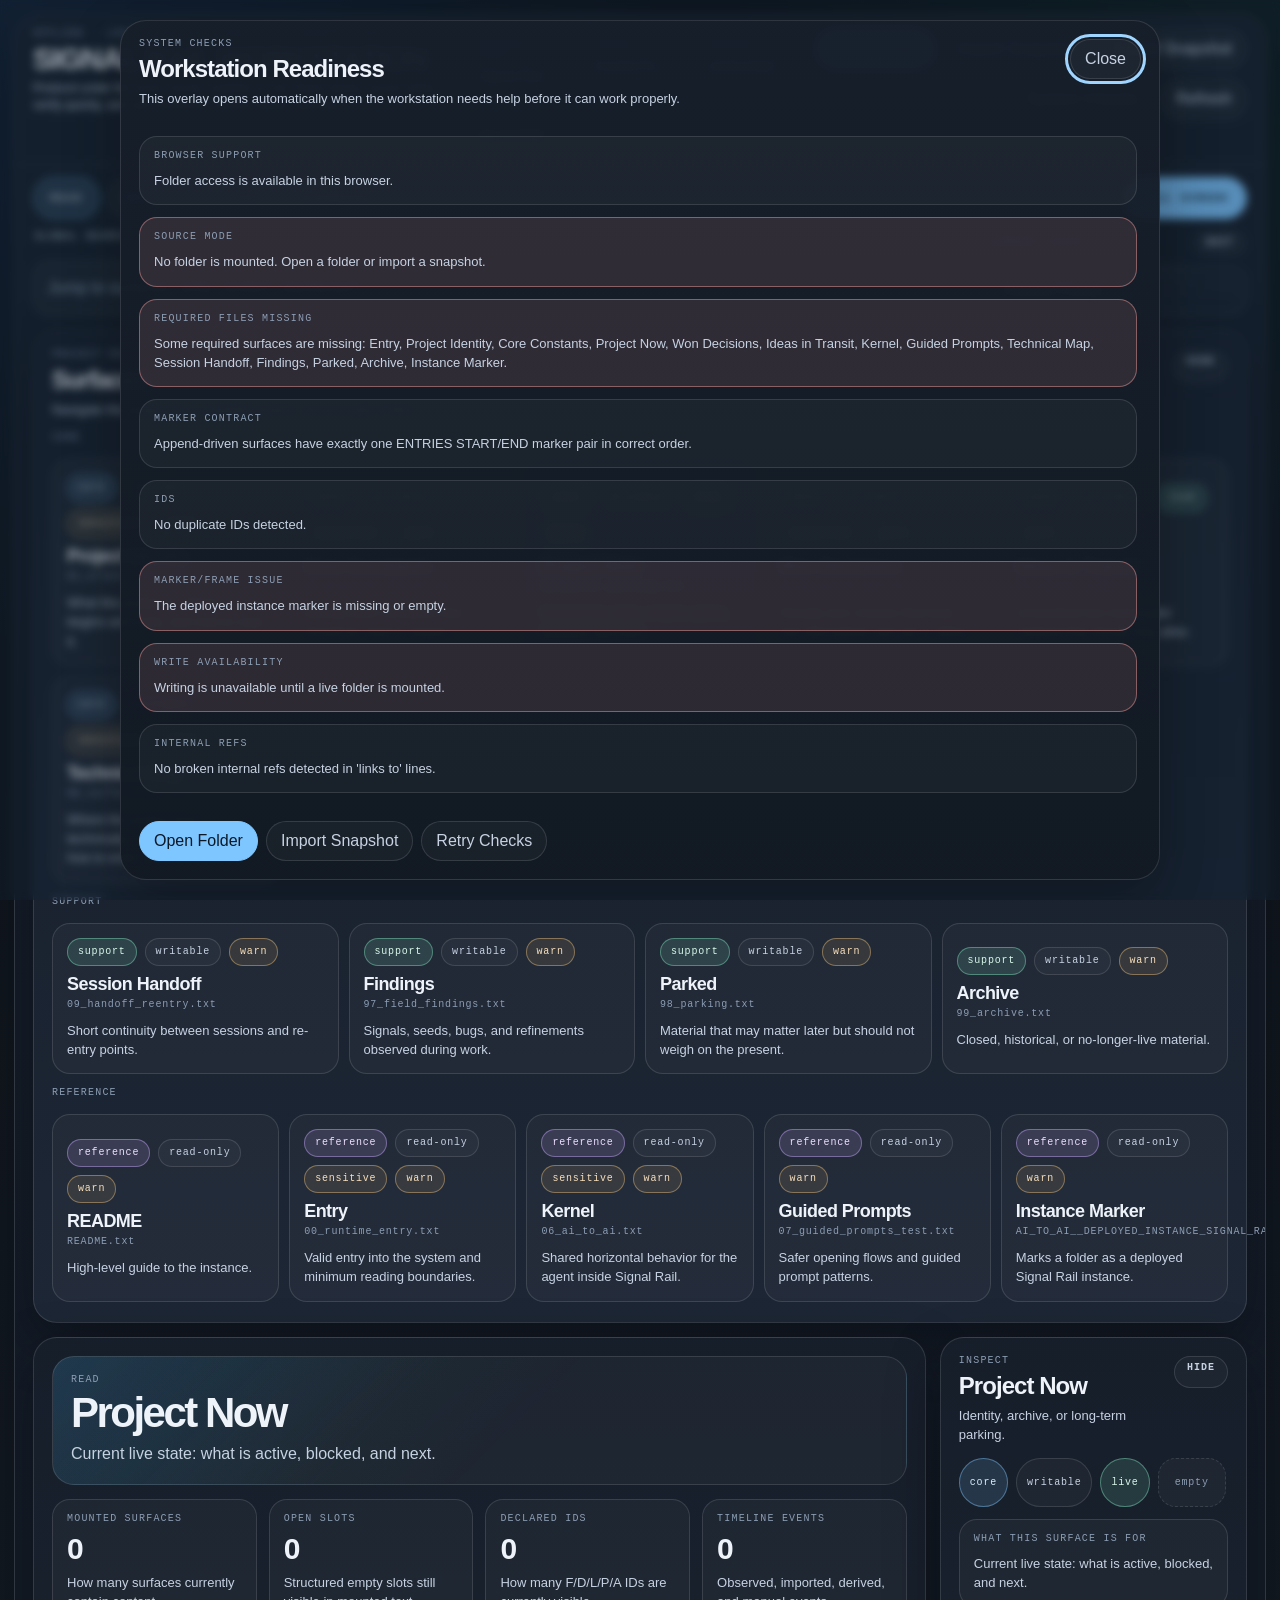
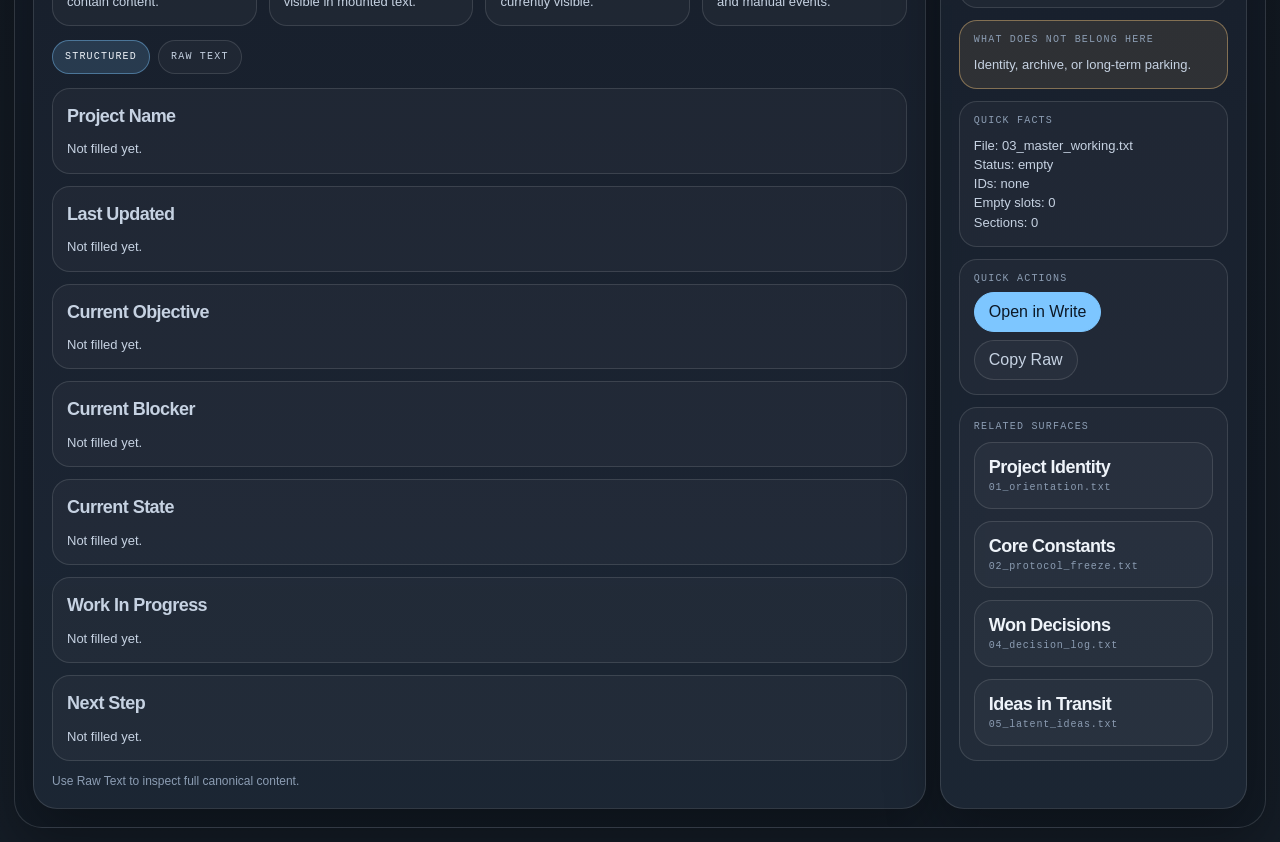
==== signal_rail_workstation_final.html @ 39b662fa "Add offline workstation" ====
﻿<!doctype html>
<html lang="en">
<head>
  <meta charset="utf-8">
  <meta name="viewport" content="width=device-width, initial-scale=1">
  <title>Signal Rail Workstation Final</title>
  <link rel="icon" type="image/svg+xml" href="data:image/svg+xml,%3Csvg xmlns='http://www.w3.org/2000/svg' viewBox='0 0 64 64'%3E%3Crect width='64' height='64' rx='12' fill='%230f1a29'/%3E%3Ctext x='32' y='42' font-size='30' text-anchor='middle' fill='%237dc6ff' font-family='Segoe UI,Arial,sans-serif'%3ESR%3C/text%3E%3C/svg%3E">
  <style>
    :root{
      --bg:#0e131a;
      --bg2:#151d27;
      --panel:#171f2b;
      --panel2:#1f2a3a;
      --line:rgba(255,255,255,.12);
      --line-strong:rgba(255,255,255,.22);
      --text:#eef3f9;
      --text-soft:#c6d2e2;
      --text-dim:#8c9db3;
      --blue:#7dc6ff;
      --mint:#7fe2bd;
      --gold:#f0c27b;
      --rose:#ef9a9a;
      --violet:#c9a8ff;
      --shadow:0 20px 56px rgba(0,0,0,.32);
      --radius:22px;
      --radius-sm:14px;
      --mono:"Cascadia Code", Consolas, Menlo, Monaco, monospace;
      --sans:"Manrope", "Aptos", "Segoe UI Variable", "Trebuchet MS", "Calibri", sans-serif;
      --focus:#9fd4ff;
    }
    *{box-sizing:border-box}
    html,body{
      margin:0;
      min-height:100%;
      background:
        radial-gradient(circle at top left, rgba(47,120,223,.13), transparent 24%),
        radial-gradient(circle at top right, rgba(22,136,96,.10), transparent 20%),
        linear-gradient(180deg, var(--bg) 0%, var(--bg2) 100%);
      color:var(--text);
      font-family:var(--sans);
    }
    .skip-link{
      position:absolute;
      left:10px;
      top:-48px;
      z-index:2000;
      border:1px solid var(--line-strong);
      border-radius:10px;
      background:#101925;
      color:var(--text);
      padding:10px 14px;
      text-decoration:none;
      font-weight:700;
    }
    .skip-link:focus{top:10px}
    :focus-visible{
      outline:3px solid var(--focus);
      outline-offset:2px;
    }
    button,input,textarea,select{font:inherit}
    button{cursor:pointer}
    .app{max-width:none;margin:0;padding:14px}
    .shell{
      border:1px solid var(--line);
      border-radius:28px;
      background:linear-gradient(180deg, rgba(23,31,43,.96), rgba(18,26,36,.98));
      box-shadow:var(--shadow);
      overflow:hidden;
    }
    .topbar{
      display:grid;
      grid-template-columns:minmax(0,1.25fr) minmax(0,1fr) auto;
      gap:14px;
      align-items:start;
      padding:14px 18px;
      border-bottom:1px solid var(--line);
    }
    .brandline{display:grid;gap:6px}
    .brand-meta{
      font:10px/1 var(--mono);
      letter-spacing:.14em;
      text-transform:uppercase;
      color:var(--text-dim);
    }
    .brand{
      font-size:30px;
      line-height:.95;
      letter-spacing:-.04em;
      font-weight:820;
    }
    .brand-sub{
      font-size:12px;
      line-height:1.42;
      color:var(--text-soft);
      max-width:700px;
    }
    .status-stack{
      display:grid;
      gap:8px;
      min-width:0;
    }
    .frame-strip{
      display:grid;
      grid-template-columns:repeat(3,minmax(0,1fr));
      gap:8px;
    }
    .frame-card{
      border:1px solid var(--line);
      background:rgba(255,255,255,.03);
      border-radius:16px;
      padding:10px 12px;
      min-width:0;
    }
    .frame-label{
      font:10px/1 var(--mono);
      letter-spacing:.12em;
      text-transform:uppercase;
      color:var(--text-dim);
    }
    .frame-value{
      margin-top:8px;
      font-size:13px;
      color:var(--text);
      white-space:nowrap;
      overflow:hidden;
      text-overflow:ellipsis;
    }
    .top-actions{
      display:grid;
      gap:10px;
      justify-items:end;
    }
    .action-row{
      display:flex;
      gap:8px;
      flex-wrap:wrap;
      justify-content:flex-end;
    }
    .folder-path-card{
      width:100%;
      min-width:0;
      border:1px solid var(--line);
      background:rgba(255,255,255,.03);
      border-radius:14px;
      padding:8px 10px;
    }
    .folder-path-label{
      font:10px/1 var(--mono);
      letter-spacing:.12em;
      text-transform:uppercase;
      color:var(--text-dim);
    }
    .folder-path-value{
      margin-top:6px;
      font-size:12px;
      color:var(--text);
      white-space:nowrap;
      overflow-x:auto;
      overflow-y:hidden;
      scrollbar-width:thin;
    }
    .btn{
      min-height:38px;
      padding:10px 14px;
      border-radius:999px;
      border:1px solid var(--line);
      background:rgba(255,255,255,.03);
      color:var(--text-soft);
    }
    .btn:hover{background:rgba(255,255,255,.07);border-color:var(--line-strong);color:var(--text)}
    .btn.primary{
      background:var(--blue);
      border-color:var(--blue);
      color:#0c1826;
    }
    .btn.warn{border-color:rgba(240,194,123,.44);color:#f8dfbc;background:rgba(240,194,123,.10)}
    .btn.bad{border-color:rgba(239,154,154,.48);color:#ffd7d7;background:rgba(239,154,154,.10)}
    .tabs-bar{
      display:flex;
      align-items:center;
      justify-content:space-between;
      gap:12px;
      padding:12px 18px 0;
    }
    .tabs{
      display:flex;
      gap:8px;
      flex-wrap:wrap;
      flex:1 1 auto;
      min-width:0;
    }
    .tabs-tools{
      display:flex;
      justify-content:flex-end;
      flex:0 0 auto;
    }
    .tabs-fullscreen-btn{
      min-height:42px;
      padding:10px 18px;
      font:11px/1 var(--mono);
      letter-spacing:.12em;
      text-transform:uppercase;
      font-weight:700;
    }
    .tab{
      min-height:42px;
      padding:10px 16px;
      border-radius:999px;
      border:1px solid var(--line);
      background:rgba(255,255,255,.03);
      color:var(--text-soft);
      font:11px/1 var(--mono);
      letter-spacing:.14em;
      text-transform:uppercase;
    }
    .tab.active{
      color:var(--text);
      border-color:rgba(125,198,255,.42);
      background:rgba(125,198,255,.17);
    }
    .utility{
      display:grid;
      grid-template-columns:minmax(0,1fr) 260px;
      gap:12px;
      padding:12px 18px 16px;
    }
    .field{display:grid;gap:8px}
    .search-shell{
      display:grid;
      gap:8px;
      position:relative;
      min-width:0;
    }
    .global-search-panel{
      position:absolute;
      top:calc(100% + 8px);
      left:0;
      right:0;
      z-index:120;
      border:1px solid var(--line);
      border-radius:14px;
      background:linear-gradient(180deg, rgba(22,31,44,.98), rgba(17,25,37,.98));
      box-shadow:var(--shadow);
      padding:8px;
      display:grid;
      gap:6px;
      max-height:min(44vh, 380px);
      overflow-y:auto;
      overflow-x:hidden;
    }
    .global-search-panel[hidden]{display:none}
    .global-search-item{
      width:100%;
      text-align:left;
      border:1px solid var(--line);
      border-radius:12px;
      background:rgba(255,255,255,.02);
      color:var(--text);
      padding:8px 10px;
      display:grid;
      gap:5px;
    }
    .global-search-item:hover{
      background:rgba(255,255,255,.06);
      border-color:var(--line-strong);
    }
    .global-search-item.active{
      border-color:rgba(125,198,255,.45);
      background:rgba(125,198,255,.14);
    }
    .global-search-meta{
      display:flex;
      align-items:center;
      gap:8px;
      min-width:0;
    }
    .global-search-kind{
      font:10px/1 var(--mono);
      letter-spacing:.10em;
      text-transform:uppercase;
      color:var(--text-dim);
      border:1px solid var(--line);
      border-radius:999px;
      padding:3px 8px;
      flex:0 0 auto;
    }
    .global-search-title{
      font-size:14px;
      font-weight:700;
      color:var(--text);
      white-space:nowrap;
      overflow:hidden;
      text-overflow:ellipsis;
      min-width:0;
    }
    .global-search-sub{
      font-size:12px;
      color:var(--text-soft);
      white-space:nowrap;
      overflow:hidden;
      text-overflow:ellipsis;
      min-width:0;
    }
    .global-search-empty{
      border:1px dashed var(--line);
      border-radius:12px;
      padding:10px;
      color:var(--text-dim);
      font-size:12px;
    }
    .field-label-row{
      display:flex;
      align-items:center;
      justify-content:space-between;
      gap:8px;
      margin-bottom:4px;
      padding-right:2px;
    }
    .field-label-row .field-label{margin-bottom:0}
    .session-edit-btn{
      display:inline-flex;
      align-items:center;
      justify-content:center;
      min-height:24px;
      padding:4px 10px;
      border-radius:999px;
      border:1px solid var(--line);
      background:rgba(255,255,255,.03);
      color:var(--text-soft);
      font:10px/1 var(--mono);
      letter-spacing:.10em;
      text-transform:uppercase;
      font-weight:700;
    }
    .session-edit-btn:hover{
      border-color:var(--line-strong);
      background:rgba(255,255,255,.06);
      color:var(--text);
    }
    .field-label{
      font:10px/1.2 var(--mono);
      letter-spacing:.12em;
      text-transform:uppercase;
      color:rgba(216,232,248,.92);
      padding-left:2px;
      margin-bottom:4px;
      display:block;
    }
    #writeFormArea{display:grid;gap:16px}
    .input,.select,.textarea{
      width:100%;
      border:1px solid var(--line);
      background:rgba(255,255,255,.03);
      color:var(--text);
      border-radius:16px;
      padding:12px 14px;
      outline:none;
      min-height:48px;
    }
    .textarea{min-height:140px;line-height:1.45;resize:vertical}
    .input::placeholder,.textarea::placeholder{color:var(--text-dim)}
    .input[readonly]{
      background:rgba(255,255,255,.02);
      color:rgba(233,245,255,.9);
      cursor:default;
    }
    .input[readonly]:focus{
      border-color:var(--line);
      box-shadow:none;
    }
    .select option,.select optgroup{
      background:#152131;
      color:#eaf3ff;
    }
    .view{display:none;padding:0 18px 18px}
    .view.active{display:block}
    .surface{
      border:1px solid var(--line);
      border-radius:24px;
      background:linear-gradient(180deg, rgba(23,31,43,.94), rgba(29,39,53,.95));
      box-shadow:var(--shadow);
      min-width:0;
    }
    .surface-body{padding:18px}
    .surface-head{
      display:flex;
      justify-content:space-between;
      gap:12px;
      align-items:flex-start;
      margin-bottom:14px;
    }
    .k{
      font:10px/1 var(--mono);
      letter-spacing:.12em;
      text-transform:uppercase;
      color:var(--text-dim);
      margin-bottom:8px;
    }
    .title{
      margin:0;
      font-size:24px;
      line-height:1;
      letter-spacing:-.04em;
    }
    .copy{
      margin-top:8px;
      color:var(--text-soft);
      font-size:13px;
      line-height:1.48;
    }
    .hero{
      border:1px solid var(--line);
      border-radius:22px;
      padding:18px;
      background:
        linear-gradient(135deg, rgba(47,120,223,.14), transparent 40%),
        linear-gradient(135deg, rgba(22,136,96,.10), transparent 55%),
        rgba(255,255,255,.03);
      margin-bottom:14px;
    }
    .hero h2{
      margin:0;
      font-size:42px;
      line-height:.95;
      letter-spacing:-.06em;
    }
    .hero p{
      margin:10px 0 0;
      max-width:880px;
      color:var(--text-soft);
      line-height:1.5;
    }
    .split-read{
      display:grid;
      grid-template-columns:minmax(0,1fr) minmax(280px,24vw);
      gap:14px;
    }
    .split-write{
      display:grid;
      grid-template-columns:minmax(0,1fr) minmax(280px,24vw);
      gap:14px;
    }
    .split-system{
      display:grid;
      grid-template-columns:minmax(0,1fr) minmax(280px,24vw);
      gap:14px;
      align-items:start;
    }
    .stack,.surface-list,.card-grid,.suggestions,.reference-list,.timeline-list{display:grid;gap:12px}
    .cards-2{
      display:grid;
      grid-template-columns:repeat(2,minmax(0,1fr));
      gap:12px;
    }
    .stats{
      display:grid;
      grid-template-columns:repeat(4,minmax(0,1fr));
      gap:12px;
      margin-bottom:14px;
    }
    .stat{
      border:1px solid var(--line);
      background:rgba(255,255,255,.03);
      border-radius:18px;
      padding:14px;
    }
    .stat-k{
      font:10px/1 var(--mono);
      color:var(--text-dim);
      letter-spacing:.12em;
      text-transform:uppercase;
    }
    .stat-v{
      margin-top:8px;
      font-size:30px;
      font-weight:900;
      letter-spacing:-.04em;
    }
    .stat-c{
      margin-top:8px;
      color:var(--text-soft);
      font-size:13px;
      line-height:1.4;
    }
    .surface-btn,.ref-btn,.suggestion-card,.panel-card{
      width:100%;
      text-align:left;
      color:inherit;
      border:1px solid var(--line);
      background:rgba(255,255,255,.03);
      border-radius:18px;
      padding:14px;
    }
    button.surface-btn:hover,button.ref-btn:hover,button.suggestion-card:hover{background:rgba(255,255,255,.07);border-color:var(--line-strong)}
    .surface-btn.active{
      border-color:rgba(125,198,255,.42);
      background:rgba(125,198,255,.16);
    }
    .ref-btn.active{
      border-color:rgba(125,198,255,.42);
      background:rgba(125,198,255,.16);
    }
    .item-top{
      display:flex;
      justify-content:space-between;
      gap:10px;
      align-items:flex-start;
    }
    .item-title{
      font-size:18px;
      font-weight:800;
      letter-spacing:-.03em;
    }
    .item-file{
      margin-top:4px;
      font:10px/1.2 var(--mono);
      letter-spacing:.08em;
      color:var(--text-dim);
    }
    .item-copy{
      margin-top:10px;
      color:var(--text-soft);
      font-size:13px;
      line-height:1.48;
      white-space:pre-wrap;
      word-break:break-word;
    }
    .pill-row,.chip-row,.save-row,.subtabs{
      display:flex;
      gap:8px;
      flex-wrap:wrap;
    }
    .pill,.chip{
      display:inline-flex;
      align-items:center;
      min-height:28px;
      padding:5px 10px;
      border-radius:999px;
      border:1px solid var(--line);
      background:rgba(255,255,255,.03);
      color:var(--text-soft);
      font:10px/1 var(--mono);
      letter-spacing:.08em;
    }
    .pill.core,.chip.core{border-color:rgba(125,198,255,.44);color:#d7efff;background:rgba(125,198,255,.14)}
    .pill.support,.chip.support{border-color:rgba(127,226,189,.44);color:#d9f7ea;background:rgba(127,226,189,.14)}
    .pill.reference,.chip.reference{border-color:rgba(201,168,255,.44);color:#eddfff;background:rgba(201,168,255,.14)}
    .pill.sensitive,.chip.sensitive{border-color:rgba(240,194,123,.44);color:#f8dfbc;background:rgba(240,194,123,.10)}
    .pill.live,.chip.live{border-color:rgba(127,226,189,.44);color:#d9f7ea;background:rgba(127,226,189,.14)}
    .pill.warn,.chip.warn{border-color:rgba(240,194,123,.44);color:#f8dfbc;background:rgba(240,194,123,.10)}
    .pill.bad,.chip.bad{border-color:rgba(239,154,154,.48);color:#ffd7d7;background:rgba(239,154,154,.12)}
    .read-mode-row,.subtabs{margin:12px 0 14px}
    .subtab{
      min-height:34px;
      padding:8px 12px;
      border-radius:999px;
      border:1px solid var(--line);
      background:rgba(255,255,255,.03);
      color:var(--text-soft);
      font:10px/1 var(--mono);
      letter-spacing:.12em;
      text-transform:uppercase;
    }
    .subtab.active{
      color:var(--text);
      border-color:rgba(125,198,255,.42);
      background:rgba(125,198,255,.16);
    }
    .content-pre{
      margin:0;
      padding:14px;
      border-radius:18px;
      border:1px solid var(--line);
      background:rgba(10,15,22,.58);
      color:var(--text);
      font:13px/1.56 var(--mono);
      white-space:pre-wrap;
      word-break:break-word;
    }
    .info-box{
      padding:14px;
      border-radius:18px;
      border:1px solid var(--line);
      background:rgba(255,255,255,.03);
      color:var(--text-soft);
      font-size:13px;
      line-height:1.48;
    }
    .info-box.warn{border-color:rgba(240,194,123,.44);color:#f8dfbc;background:rgba(240,194,123,.10)}
    .info-box.bad{border-color:rgba(239,154,154,.48);color:#ffd7d7;background:rgba(239,154,154,.12)}
    .entry-kv-list{
      margin-top:10px;
      display:grid;
      gap:8px;
    }
    .entry-kv-row{
      display:grid;
      grid-template-columns:minmax(112px, 22%) minmax(0,1fr);
      gap:10px;
      align-items:start;
    }
    .entry-kv-key{
      font:10px/1.2 var(--mono);
      letter-spacing:.10em;
      text-transform:uppercase;
      color:var(--text-dim);
      padding-top:2px;
    }
    .entry-kv-val{
      color:var(--text);
      font-size:13px;
      line-height:1.46;
      white-space:pre-wrap;
      word-break:break-word;
    }
    .entry-details{
      margin-top:10px;
      border-top:1px solid var(--line);
      padding-top:8px;
    }
    .entry-details > summary{
      cursor:pointer;
      color:var(--text-soft);
      font:10px/1 var(--mono);
      letter-spacing:.12em;
      text-transform:uppercase;
      list-style:none;
    }
    .entry-details > summary::-webkit-details-marker{display:none}
    .entry-full{
      margin-top:8px;
      border:1px solid var(--line);
      border-radius:12px;
      padding:10px;
      background:rgba(10,15,22,.44);
      color:var(--text-soft);
      font:12px/1.45 var(--mono);
      white-space:pre-wrap;
      word-break:break-word;
    }
    .guidance-nav{
      display:flex;
      flex-wrap:wrap;
      gap:8px;
      margin-bottom:6px;
    }
    .guidance-chip{
      display:inline-flex;
      align-items:center;
      min-height:28px;
      padding:6px 10px;
      border-radius:999px;
      border:1px solid var(--line);
      background:rgba(255,255,255,.03);
      color:var(--text-soft);
      font:10px/1 var(--mono);
      letter-spacing:.08em;
      text-decoration:none;
      text-transform:uppercase;
    }
    .guidance-chip:hover{border-color:var(--line-strong);background:rgba(255,255,255,.06)}
    .guidance-section{
      border:1px solid var(--line);
      border-radius:16px;
      background:rgba(255,255,255,.03);
      padding:10px 12px;
    }
    .guidance-section > summary{
      cursor:pointer;
      color:var(--text);
      font-weight:700;
      letter-spacing:-.01em;
      list-style:none;
    }
    .guidance-section > summary::-webkit-details-marker{display:none}
    .guidance-section-body{
      margin-top:8px;
      color:var(--text-soft);
      font-size:13px;
      line-height:1.5;
      white-space:pre-wrap;
      word-break:break-word;
    }
    .readme-md{
      font-size:15px;
      line-height:1.62;
      color:var(--text-soft);
      white-space:normal;
      word-break:break-word;
    }
    .readme-md h1,.readme-md h2,.readme-md h3,.readme-md h4{
      margin:14px 0 8px;
      color:var(--text);
      line-height:1.2;
      letter-spacing:-.01em;
    }
    .readme-md h1{font-size:24px}
    .readme-md h2{font-size:20px}
    .readme-md h3{font-size:17px}
    .readme-md h4{font-size:15px}
    .readme-md p{margin:8px 0}
    .readme-md ul,.readme-md ol{margin:8px 0 8px 20px;padding:0}
    .readme-md li{margin:4px 0}
    .readme-md blockquote{
      margin:10px 0;
      padding:10px 12px;
      border-left:3px solid rgba(125,198,255,.42);
      background:rgba(255,255,255,.03);
      border-radius:10px;
      color:#d4e4f6;
    }
    .readme-md pre{
      margin:10px 0;
      padding:12px;
      border:1px solid var(--line);
      border-radius:12px;
      background:rgba(10,15,22,.56);
      overflow:auto;
      font:12px/1.5 var(--mono);
      color:#d7e7fa;
    }
    .readme-md table{
      width:100%;
      border-collapse:collapse;
      margin:10px 0;
      font-size:14px;
    }
    .readme-md th,.readme-md td{
      border:1px solid var(--line);
      padding:8px 10px;
      text-align:left;
      vertical-align:top;
    }
    .readme-md hr{
      border:0;
      border-top:1px solid var(--line);
      margin:12px 0;
    }
    .action-grid{
      display:grid;
      grid-template-columns:repeat(5,minmax(0,1fr));
      gap:12px;
      margin-bottom:14px;
    }
    .read-map-group{display:grid;gap:8px}
    .system-nav-group{gap:10px}
    .system-nav-heading{
      margin:0;
      font-size:24px;
      line-height:1;
      letter-spacing:-.04em;
      font-weight:820;
    }
    #view-system .system-nav-group + .system-nav-group .system-nav-heading{
      margin-top:14px;
    }
    .read-map-grid{
      grid-template-columns:repeat(auto-fit,minmax(220px,1fr));
      gap:10px;
      margin-bottom:2px;
    }
    .read-map-shell{margin-bottom:14px}
    .read-map-card{
      padding:12px;
      border-radius:16px;
    }
    .read-map-card .item-copy{
      display:-webkit-box;
      -webkit-line-clamp:3;
      -webkit-box-orient:vertical;
      overflow:hidden;
    }
    .action-card{
      text-align:left;
      border:1px solid var(--line);
      background:rgba(255,255,255,.03);
      color:inherit;
      border-radius:18px;
      padding:14px;
    }
    .action-card:hover{background:rgba(255,255,255,.07);border-color:var(--line-strong)}
    .action-card.active{
      border-color:rgba(125,198,255,.42);
      background:rgba(125,198,255,.16);
    }
    #view-system .system-nav-card{
      min-height:112px;
      padding:10px;
      border-radius:16px;
      display:grid;
      align-content:start;
      gap:6px;
    }
    #view-system .system-nav-card .item-title{
      font-size:16px;
      font-weight:760;
    }
    #view-system .system-nav-card .item-file{
      margin-top:0;
    }
    #view-system .system-nav-card .item-copy{
      margin-top:0;
      display:-webkit-box;
      -webkit-line-clamp:2;
      -webkit-box-orient:vertical;
      overflow:hidden;
    }
    .guardrails{display:grid;gap:8px}
    .guardrail{
      padding:10px 12px;
      border-radius:14px;
      border:1px solid var(--line);
      background:rgba(255,255,255,.03);
      color:var(--text-soft);
      font-size:13px;
      line-height:1.45;
    }
    .preview{
      min-height:260px;
      padding:14px;
      border-radius:18px;
      border:1px solid var(--line);
      background:rgba(10,15,22,.58);
      color:var(--text);
      font:13px/1.56 var(--mono);
      white-space:pre-wrap;
      word-break:break-word;
    }
    .health-grid{
      display:grid;
      grid-template-columns:repeat(4,minmax(0,1fr));
      gap:10px;
    }
    .health-card{
      border:1px solid var(--line);
      background:rgba(255,255,255,.03);
      border-radius:14px;
      padding:10px;
    }
    .health-card .k{
      margin-bottom:6px;
    }
    .health-card .item-copy{
      font-size:12px;
      line-height:1.35;
    }
    .overview-grid{
      display:grid;
      grid-template-columns:repeat(3,minmax(0,1fr));
      gap:14px;
    }
    .overview-do-now{
      margin-bottom:14px;
    }
    .overview-do-now-card{
      width:100%;
      text-align:left;
      border:1px solid var(--line);
      background:
        linear-gradient(135deg, rgba(47,120,223,.20), transparent 52%),
        rgba(255,255,255,.03);
      border-radius:22px;
      padding:16px;
      display:grid;
      gap:10px;
    }
    .overview-do-now-card.high{
      border-color:rgba(239,154,154,.42);
      background:
        linear-gradient(135deg, rgba(239,154,154,.20), transparent 52%),
        rgba(255,255,255,.03);
    }
    .overview-do-now-card.medium{
      border-color:rgba(240,194,123,.40);
      background:
        linear-gradient(135deg, rgba(240,194,123,.18), transparent 52%),
        rgba(255,255,255,.03);
    }
    .overview-do-now-head{
      display:flex;
      align-items:center;
      justify-content:space-between;
      gap:10px;
      min-width:0;
    }
    .overview-do-now-title{
      font-size:24px;
      line-height:1.08;
      letter-spacing:-.03em;
      font-weight:820;
      color:var(--text);
      min-width:0;
    }
    .overview-do-now-copy{
      font-size:13px;
      line-height:1.45;
      color:var(--text-soft);
    }
    .overview-do-now-target{
      font-size:12px;
      color:var(--text-dim);
      font-family:var(--mono);
      letter-spacing:.08em;
      text-transform:uppercase;
    }
    .overview-grid-compact{
      grid-template-columns:repeat(4,minmax(0,1fr));
    }
    .overview-card.compact{
      min-height:132px;
      padding:14px;
      gap:12px;
    }
    .overview-card.compact .overview-value{
      font-size:32px;
      letter-spacing:-.04em;
    }
    .overview-card{
      border:1px solid var(--line);
      background:
        linear-gradient(135deg, rgba(47,120,223,.14), transparent 50%),
        rgba(255,255,255,.03);
      border-radius:22px;
      padding:16px;
      min-height:180px;
      display:grid;
      align-content:space-between;
      gap:14px;
    }
    .overview-value{
      font-size:44px;
      line-height:.92;
      letter-spacing:-.06em;
      font-weight:900;
      color:#d9ecff;
    }
    .system-strip{
      display:grid;
      grid-template-columns:repeat(6,minmax(0,1fr));
      gap:12px;
      margin:0 0 14px;
    }
    .system-stat{
      border:1px solid var(--line);
      background:rgba(255,255,255,.03);
      border-radius:14px;
      padding:12px;
      min-width:0;
    }
    .system-stat .k{
      margin-bottom:6px;
    }
    .system-stat-value{
      font-size:13px;
      color:var(--text);
      white-space:nowrap;
      overflow:hidden;
      text-overflow:ellipsis;
    }
    .dash-pane{display:none}
    .dash-pane.active{display:block}
    .radar-wrap{
      display:grid;
      grid-template-columns:minmax(0,1fr) 320px;
      gap:14px;
      align-items:start;
    }
    .radar-main{
      display:grid;
      gap:12px;
      min-width:0;
    }
    .radar-panel{
      border:1px solid var(--line);
      background:rgba(255,255,255,.03);
      border-radius:22px;
      padding:16px;
    }
    .radar-panel .title{
      margin:0 0 8px;
    }
    .radar-svg{width:100%;height:auto;display:block}
    .radar-insights{
      border:1px solid var(--line);
      background:rgba(255,255,255,.03);
      border-radius:18px;
      padding:12px;
      display:grid;
      gap:10px;
    }
    .radar-insights-grid{
      display:grid;
      grid-template-columns:repeat(2,minmax(0,1fr));
      gap:10px;
    }
    .radar-lane-card{
      border:1px solid var(--line);
      border-radius:14px;
      background:rgba(255,255,255,.02);
      padding:10px;
      display:grid;
      gap:8px;
    }
    .radar-history-list{
      display:grid;
      gap:8px;
    }
    .radar-history-item{
      border:1px solid var(--line);
      border-radius:12px;
      background:rgba(255,255,255,.02);
      padding:8px 10px;
    }
    .legend-item{
      border:1px solid var(--line);
      background:rgba(255,255,255,.03);
      border-radius:16px;
      padding:12px;
    }
    .timeline-shell{
      border:1px solid var(--line);
      border-radius:18px;
      background:
        radial-gradient(1100px 460px at 12% 12%, rgba(57,95,145,.20), transparent 58%),
        linear-gradient(180deg, rgba(20,34,54,.78), rgba(10,20,35,.9));
      overflow:hidden;
    }
    .timeline-head{
      display:flex;
      align-items:center;
      justify-content:space-between;
      gap:10px;
      border-bottom:1px solid rgba(125,198,255,.16);
      padding:10px 12px;
      background:rgba(13,24,41,.34);
    }
    .timeline-head-left{
      display:grid;
      gap:4px;
      min-width:0;
    }
    .timeline-k{
      font:11px/1.1 var(--mono);
      letter-spacing:.14em;
      text-transform:uppercase;
      color:#93b6df;
    }
    .timeline-head-title{
      font-size:20px;
      line-height:1.05;
      font-weight:820;
      color:#ecf4ff;
      letter-spacing:-.02em;
    }
    .timeline-head-meta{
      font:11px/1.2 var(--mono);
      letter-spacing:.10em;
      text-transform:uppercase;
      color:#89add5;
      white-space:nowrap;
    }
    .timeline-head-right{
      display:flex;
      align-items:center;
      gap:8px;
      justify-content:flex-end;
      flex-wrap:wrap;
    }
    .timeline-scope{
      display:inline-flex;
      align-items:center;
      gap:6px;
    }
    .timeline-scope-btn{
      min-height:30px;
      padding:0 10px;
      border-radius:999px;
      border:1px solid rgba(125,198,255,.25);
      background:rgba(255,255,255,.03);
      color:#a9c4e3;
      font:10px/1 var(--mono);
      letter-spacing:.10em;
      text-transform:uppercase;
      font-weight:700;
      cursor:pointer;
    }
    .timeline-scope-btn.active{
      border-color:rgba(125,198,255,.5);
      background:rgba(125,198,255,.18);
      color:#e8f3ff;
    }
    .timeline-scroll{
      overflow-x:auto;
      overflow-y:hidden;
      padding:12px 12px 30px;
      scrollbar-width:thin;
      scrollbar-gutter:stable both-edges;
    }
    .timeline-scroll::-webkit-scrollbar{height:10px}
    .timeline-scroll::-webkit-scrollbar-track{
      background:rgba(255,255,255,.03);
      border-radius:999px;
    }
    .timeline-scroll::-webkit-scrollbar-thumb{
      background:rgba(125,198,255,.36);
      border-radius:999px;
    }
    .timeline-track{
      display:flex;
      align-items:flex-start;
      gap:12px;
      position:relative;
      min-height:486px;
      width:max-content;
      padding:8px 12px 44px 4px;
      isolation:isolate;
    }
    .timeline-track:before{
      content:"";
      position:absolute;
      left:0;
      right:0;
      top:64px;
      bottom:52px;
      background:
        linear-gradient(to bottom,
          transparent 0,
          transparent 70px,
          rgba(125,198,255,.14) 70px,
          rgba(125,198,255,.14) 71px,
          transparent 71px,
          transparent 158px,
          rgba(125,198,255,.12) 158px,
          rgba(125,198,255,.12) 159px,
          transparent 159px,
          transparent 246px,
          rgba(125,198,255,.10) 246px,
          rgba(125,198,255,.10) 247px,
          transparent 247px,
          transparent 334px,
          rgba(125,198,255,.08) 334px,
          rgba(125,198,255,.08) 335px,
          transparent 335px
        );
      pointer-events:none;
      z-index:0;
    }
    .timeline-track:after{
      content:"";
      flex:0 0 26px;
      height:1px;
      pointer-events:none;
    }
    .timeline-card{
      --step-accent:rgba(125,198,255,.62);
      position:relative;
      border-radius:14px;
      border:1px solid rgba(125,198,255,.24);
      background:
        linear-gradient(180deg, rgba(255,255,255,.05), rgba(255,255,255,.02)),
        rgba(15,26,41,.9);
      box-shadow:
        0 10px 16px rgba(12,24,41,.35),
        inset 0 1px 0 rgba(255,255,255,.16);
      cursor:pointer;
      color:inherit;
      text-align:left;
      padding:0;
      flex:none;
      outline:none;
      overflow:hidden;
      z-index:1;
    }
    .timeline-step{
      width:278px;
      min-height:148px;
      padding:0;
      flex:none;
      cursor:pointer;
      text-align:left;
    }
    .timeline-step.lane-0{transform:translateY(0)}
    .timeline-step.lane-1{transform:translateY(86px)}
    .timeline-step.lane-2{transform:translateY(172px)}
    .timeline-step.lane-3{transform:translateY(258px)}
    .timeline-step:first-child.lane-1{transform:translateY(86px)}
    .timeline-step:first-child.lane-2{transform:translateY(172px)}
    .timeline-step:first-child.lane-3{transform:translateY(258px)}
    .timeline-step:first-child.lane-0{transform:translateY(0)}
    .timeline-step:last-child{margin-right:6px}
    .timeline-step + .timeline-step{margin-left:6px}
    .timeline-step:first-child{margin-left:0}
    .timeline-step .timeline-step-open{
      opacity:.92;
    }
    .timeline-step:before{
      content:"";
      position:absolute;
      inset:0 auto 0 0;
      width:4px;
      background:var(--step-accent);
    }
    .timeline-step:focus-visible{
      box-shadow:0 0 0 2px rgba(125,198,255,.72), 0 14px 22px rgba(12,24,41,.42);
    }
    .timeline-step:hover{
      border-color:rgba(125,198,255,.45);
      background:
        linear-gradient(180deg, rgba(255,255,255,.055), rgba(255,255,255,.02)),
        rgba(15,26,41,.96);
    }
    .timeline-step-inner{
      padding:11px 11px 10px;
      display:grid;
      gap:8px;
    }
    .timeline-step-tags{
      display:flex;
      align-items:center;
      gap:8px;
      flex-wrap:wrap;
    }
    .timeline-chip{
      border:1px solid rgba(125,198,255,.28);
      border-radius:999px;
      padding:3px 8px;
      font:10px/1 var(--mono);
      letter-spacing:.10em;
      text-transform:uppercase;
      color:#b7d2ef;
      background:rgba(125,198,255,.10);
      white-space:nowrap;
    }
    .timeline-chip.type{
      color:#9fc2e7;
      border-color:rgba(159,194,231,.30);
      background:rgba(159,194,231,.12);
    }
    .timeline-chip.explicit,
    .timeline-chip.canonical,
    .timeline-chip.dated,
    .timeline-chip.type-signal{
      color:#d7efff;
      border-color:rgba(125,198,255,.44);
      background:rgba(125,198,255,.14);
    }
    .timeline-chip.derived,
    .timeline-chip.anchored,
    .timeline-chip.type-seed{
      color:#d9f7ea;
      border-color:rgba(127,226,189,.44);
      background:rgba(127,226,189,.14);
    }
    .timeline-chip.undated,
    .timeline-chip.type-refinement{
      color:#f8dfbc;
      border-color:rgba(240,194,123,.44);
      background:rgba(240,194,123,.10);
    }
    .timeline-chip.unanchored,
    .timeline-chip.type-bug{
      color:#ffd7d7;
      border-color:rgba(239,154,154,.48);
      background:rgba(239,154,154,.12);
    }
    .timeline-chip.top-lane,
    .timeline-chip.events-count{
      color:#eddfff;
      border-color:rgba(201,168,255,.44);
      background:rgba(201,168,255,.14);
    }
    .timeline-chip.level-observed{
      color:#9fc6ff;
      border-color:rgba(125,198,255,.4);
      background:rgba(125,198,255,.14);
    }
    .timeline-chip.level-derived{
      color:#9be8c8;
      border-color:rgba(128,227,189,.4);
      background:rgba(128,227,189,.14);
    }
    .timeline-chip.level-canonical{
      color:#9fc6ff;
      border-color:rgba(125,198,255,.45);
      background:rgba(125,198,255,.16);
    }
    .timeline-chip.level-manual{
      color:#ffc2c2;
      border-color:rgba(239,154,154,.4);
      background:rgba(239,154,154,.14);
    }
    .timeline-chip.level-imported{
      color:#ffd49e;
      border-color:rgba(240,194,123,.4);
      background:rgba(240,194,123,.14);
    }
    .timeline-step-title{
      font-size:16px;
      line-height:1.18;
      font-weight:800;
      color:#edf5ff;
      letter-spacing:-.02em;
      min-height:36px;
      display:-webkit-box;
      -webkit-line-clamp:2;
      -webkit-box-orient:vertical;
      overflow:hidden;
    }
    .timeline-step-info{
      display:grid;
      grid-template-columns:repeat(2, minmax(0, 1fr));
      gap:7px 8px;
    }
    .timeline-step-item{
      border:1px solid rgba(125,198,255,.16);
      border-radius:10px;
      padding:6px 8px;
      background:rgba(255,255,255,.02);
      min-width:0;
    }
    .timeline-step-item-k{
      font:10px/1 var(--mono);
      letter-spacing:.10em;
      text-transform:uppercase;
      color:#8eadd0;
      margin-bottom:6px;
    }
    .timeline-step-item-v{
      font-size:12px;
      line-height:1.22;
      color:#d8e8fb;
      font-weight:700;
      display:-webkit-box;
      -webkit-line-clamp:2;
      -webkit-box-orient:vertical;
      overflow:hidden;
    }
    .timeline-step-meta{
      display:flex;
      align-items:center;
      justify-content:flex-end;
      gap:8px;
      margin-top:auto;
    }
    .timeline-step-open{
      font:9px/1 var(--mono);
      letter-spacing:.12em;
      text-transform:uppercase;
      color:#9ec7f2;
      white-space:nowrap;
      opacity:.95;
    }
    .timeline-empty{
      border:1px dashed rgba(125,198,255,.28);
      border-radius:14px;
      padding:18px;
      color:#8baace;
      font-size:13px;
      background:rgba(255,255,255,.02);
    }
    .timeline-evidence{
      margin-top:10px;
      border:1px solid var(--line);
      background:
        linear-gradient(180deg, rgba(255,255,255,.04), rgba(255,255,255,.02)),
        rgba(15,26,41,.88);
      border-radius:18px;
      padding:10px;
      display:grid;
      gap:8px;
    }
    .timeline-evidence-headline{
      font-size:18px;
      line-height:1.2;
      font-weight:800;
      letter-spacing:-.01em;
      color:#ecf4ff;
    }
    .timeline-evidence-grid{
      display:grid;
      grid-template-columns:repeat(4,minmax(0,1fr));
      gap:10px;
    }
    .timeline-evidence-card{
      padding:0;
      display:grid;
      gap:0;
      min-width:0;
      align-content:start;
      cursor:default;
      text-align:left;
      flex:initial;
    }
    .timeline-evidence-card .timeline-step-inner{
      padding:10px 11px;
      gap:8px;
    }
    .timeline-evidence-card .timeline-step-title{
      font-size:17px;
      line-height:1.18;
      min-height:0;
      display:block;
    }
    .timeline-evidence-card .timeline-step-item-k{
      font-size:11px;
      margin-bottom:4px;
    }
    .timeline-evidence-card .timeline-step-item-v{
      font-size:14px;
      line-height:1.25;
      font-weight:800;
    }
    .timeline-evidence-card.span-2{
      grid-column:1/-1;
    }
    .timeline-card-metric{
      font-size:15px;
      line-height:1.2;
      font-weight:800;
      color:#e8f2ff;
    }
    .timeline-card-sub{
      font-size:12px;
      line-height:1.4;
      color:#b4cbe5;
    }
    .timeline-gap-grid{
      display:grid;
      grid-template-columns:repeat(2,minmax(0,1fr));
      gap:10px;
    }
    .timeline-gap-card .timeline-step-item{
      min-height:56px;
    }
    .timeline-evidence-kv{
      display:flex;
      align-items:center;
      justify-content:space-between;
      gap:10px;
      border:1px solid rgba(125,198,255,.14);
      border-radius:10px;
      background:rgba(255,255,255,.015);
      padding:6px 8px;
      font-size:12px;
      color:#cfe1f6;
    }
    .timeline-evidence-kv strong{
      font-size:12px;
      color:#e9f2ff;
      font-weight:800;
      white-space:nowrap;
    }
    .timeline-evidence-kv .k{
      margin:0;
    }
    .timeline-gap-list{
      display:grid;
      gap:7px;
    }
    .timeline-gap-item{
      border:1px solid rgba(125,198,255,.18);
      border-radius:10px;
      background:rgba(255,255,255,.02);
      padding:7px 8px;
      display:grid;
      gap:5px;
    }
    .timeline-inline-actions{
      display:flex;
      align-items:center;
      gap:6px;
      flex-wrap:wrap;
    }
    .timeline-inline-actions .btn{
      min-height:28px;
      padding:0 10px;
      border-radius:999px;
      font:10px/1 var(--mono);
      letter-spacing:.08em;
      text-transform:uppercase;
    }
    .overlay{
      position:fixed;
      inset:0;
      background:rgba(19,35,54,.35);
      backdrop-filter:blur(4px);
      display:none;
      align-items:flex-start;
      justify-content:center;
      padding:clamp(10px,2vh,18px);
      overflow:auto;
      z-index:1000;
    }
    .overlay.open{display:flex}
    .overlay-dialog{
      width:min(1040px,100%);
      max-height:calc(100dvh - 24px);
      margin:auto;
      border:1px solid var(--line);
      border-radius:26px;
      background:linear-gradient(180deg, rgba(23,31,43,.98), rgba(18,26,36,.98));
      box-shadow:var(--shadow);
      overflow:hidden;
      display:flex;
      flex-direction:column;
    }
    .overlay-body{
      padding:18px;
      display:grid;
      grid-template-rows:auto minmax(0,1fr) auto;
      gap:14px;
      min-height:0;
    }
    #overlayChecks{
      min-height:0;
      overflow:auto;
      padding-right:4px;
    }
    .empty{
      border:1px dashed var(--line);
      border-radius:18px;
      padding:16px;
      background:rgba(255,255,255,.03);
      color:var(--text-dim);
      line-height:1.5;
    }
    .small{
      font-size:12px;
      color:var(--text-dim);
      line-height:1.45;
    }
    .collapse-toggle{
      display:inline-flex;
      min-height:32px;
      padding:6px 12px;
      border-radius:999px;
      border:1px solid var(--line);
      background:rgba(255,255,255,.03);
      color:var(--text-soft);
      font:10px/1 var(--mono);
      letter-spacing:.10em;
      text-transform:uppercase;
      font-weight:700;
    }
    code{
      font-family:var(--mono);
      font-size:.94em;
      color:#bfe6ff;
    }
    @media (max-width:1279px){
      .topbar{
        grid-template-columns:minmax(0,1fr) minmax(0,1fr);
      }
      .top-actions{
        grid-column:1/-1;
        justify-items:start;
      }
      .split-read{grid-template-columns:minmax(0,1fr)}
      .split-write{
        grid-template-columns:minmax(0,1fr);
      }
      .split-system{
        grid-template-columns:minmax(0,1fr) minmax(0,1fr);
      }
      .split-system > aside:last-child{
        grid-column:1/-1;
      }
      .overview-grid{grid-template-columns:repeat(2,minmax(0,1fr))}
      .system-strip{grid-template-columns:repeat(3,minmax(0,1fr))}
      .stats{grid-template-columns:repeat(2,minmax(0,1fr))}
      .action-grid{grid-template-columns:repeat(3,minmax(0,1fr))}
      .radar-wrap{grid-template-columns:1fr}
      .timeline-evidence-grid{grid-template-columns:repeat(2,minmax(0,1fr))}
      .timeline-gap-grid{grid-template-columns:1fr}
      .health-grid{grid-template-columns:repeat(2,minmax(0,1fr))}
      .frame-strip{grid-template-columns:repeat(2,minmax(0,1fr))}
      .top-actions{justify-items:start}
      .action-row{justify-content:flex-start}
    }
    @media (max-width:899px){
      .app{padding:10px}
      .brand{font-size:28px}
      .hero h2{font-size:34px}
      .topbar{
        grid-template-columns:1fr;
        gap:10px;
        padding:12px;
      }
      .frame-strip{grid-template-columns:repeat(2,minmax(0,1fr))}
      .top-actions{justify-items:start}
      .action-row{gap:6px}
      .tabs-bar,.utility{padding-left:12px;padding-right:12px}
      .view{padding:0 12px 14px}
      .surface-body{padding:14px}
      .overlay-body{padding:14px}
      #writeFormArea{gap:12px}
      .split-read,.split-write,.split-system,.overview-grid,.stats,.action-grid,.cards-2,.system-strip{
        grid-template-columns:1fr;
      }
      .radar-insights-grid{grid-template-columns:1fr}
      .timeline-evidence-grid{grid-template-columns:1fr}
      .timeline-gap-grid{grid-template-columns:1fr}
      .health-grid{grid-template-columns:1fr}
      .utility{grid-template-columns:1fr}
      .tabs-bar{
        flex-direction:column;
        align-items:flex-start;
      }
      .tabs-tools{justify-content:flex-start}
      .collapse-toggle{
        display:inline-flex;
        align-items:center;
      }
      .collapsible-body[hidden]{
        display:none !important;
      }
    }
    @media (prefers-reduced-motion: reduce){
      *,*::before,*::after{
        animation-duration:0.01ms !important;
        animation-iteration-count:1 !important;
        transition-duration:0.01ms !important;
        scroll-behavior:auto !important;
      }
    }
  </style>
</head>
<body>
<a class="skip-link" href="#mainContent">Skip to main content</a>
<div class="app">
  <div class="shell">
    <header class="topbar" role="banner" aria-label="Signal Rail top bar">
      <div class="brandline">
        <div class="brand-meta">offline · local-first · signal rail workstation</div>
        <div class="brand">SIGNAL RAIL WORKSTATION</div>
        <div class="brand-sub">Protocol under the hood, human usability on top. Read clearly, record safely, verify quickly, and see movement without hidden authority.</div>
      </div>

      <div class="status-stack">
        <div class="frame-strip">
          <div class="frame-card">
            <div class="frame-label">Project Host</div>
            <div class="frame-value" id="projectHostValue">Not set</div>
          </div>
          <div class="frame-card">
            <div class="frame-label">Focus</div>
            <div class="frame-value" id="sessionValue">Current Focus</div>
          </div>
          <div class="frame-card">
            <div class="frame-label">Source</div>
            <div class="frame-value" id="sourceModeValue">unmounted</div>
          </div>
        </div>
        <div class="folder-path-card" id="folderPathCard">
          <div class="folder-path-label">Folder Path</div>
          <div class="folder-path-value" id="folderPathValue">not mounted</div>
        </div>
      </div>

      <div class="top-actions">
        <div class="action-row">
          <button class="btn primary" id="openFolderBtn" type="button">Open Folder</button>
          <button class="btn" id="importSnapshotBtn" type="button">Import Snapshot</button>
          <button class="btn" id="exportSnapshotBtn" type="button">Export Snapshot</button>
        </div>
        <div class="action-row">
          <button class="btn" id="systemOverlayBtn" type="button">System Checks</button>
          <button class="btn" id="refreshBtn" type="button">Refresh</button>
        </div>
      </div>

      <input type="file" id="snapshotInput" accept="application/json" hidden>
    </header>

    <div class="tabs-bar">
      <nav class="tabs" id="tabs" aria-label="Primary views" role="tablist"></nav>
      <div class="tabs-tools">
        <button class="btn primary tabs-fullscreen-btn" id="fullscreenBtn" type="button" aria-pressed="false">Full Screen</button>
      </div>
    </div>

    <div class="utility">
      <div class="field">
        <label class="field-label" for="globalSearch">Global Search</label>
        <div class="search-shell">
          <input class="input" id="globalSearch" placeholder="Jump to surfaces, write, system, dashboard">
          <div class="global-search-panel" id="globalSearchPanel" hidden></div>
        </div>
      </div>
      <div class="field">
        <div class="field-label-row">
          <label class="field-label" for="sessionInput">Current Focus</label>
          <button class="session-edit-btn" id="sessionEditBtn" type="button" aria-controls="sessionInput" aria-pressed="false">Edit</button>
        </div>
        <input class="input" id="sessionInput" placeholder="What are you focusing on now?" readonly aria-readonly="true">
      </div>
    </div>

    <main id="mainContent" tabindex="-1">
      <section class="view active" data-view="read" id="view-read" role="tabpanel" aria-labelledby="tab-read">
        <div class="surface read-map-shell">
          <div class="surface-body">
            <div class="surface-head">
              <div>
                <div class="k">Project Map</div>
                <h2 class="title">Surfaces</h2>
                <div class="copy">Navigate the project as a readable system, not as a pile of files.</div>
              </div>
              <button class="collapse-toggle" data-collapse-key="readMap" aria-controls="panel-read-map" aria-expanded="true" type="button">Panel</button>
            </div>
            <div class="collapsible-body" id="panel-read-map">
              <div class="surface-list" id="readSurfaceMap"></div>
            </div>
          </div>
        </div>

        <div class="split-read">
          <section class="surface">
            <div class="surface-body">
              <div class="hero">
                <div class="k">Read</div>
                <h2 id="readHeroTitle">Project Now</h2>
                <p id="readHeroCopy">Use the center canvas to understand what the selected surface is for and what it currently contains.</p>
              </div>

              <div class="stats" id="readStats"></div>

              <div class="subtabs" id="readModeTabs" role="tablist" aria-label="Read mode"></div>

              <div id="readCanvas"></div>
            </div>
          </section>

          <aside class="surface">
            <div class="surface-body">
              <div class="surface-head">
                <div>
                  <div class="k">Inspect</div>
                  <h2 class="title" id="inspectTitle">Project Now</h2>
                  <div class="copy" id="inspectCopy">Quick context for the selected surface.</div>
                </div>
                <button class="collapse-toggle" data-collapse-key="readInspect" aria-controls="panel-read-inspect" aria-expanded="true" type="button">Panel</button>
              </div>
              <div class="collapsible-body" id="panel-read-inspect">
                <div class="stack" id="inspectPanel"></div>
              </div>
            </div>
          </aside>
        </div>
      </section>

      <section class="view" data-view="write" id="view-write" role="tabpanel" aria-labelledby="tab-write">
        <div class="surface" style="margin-bottom:14px">
          <div class="surface-body">
            <div class="surface-head">
              <div>
                <div class="k">Write</div>
                <h2 class="title">What are you recording?</h2>
                <div class="copy">Choose the kind of change you want to make. The workstation will guide the write, show a preview, and save directly to the matching <code>.txt</code> file when live folder access is available.</div>
              </div>
              <button class="collapse-toggle" data-collapse-key="writeActions" aria-controls="panel-write-actions" aria-expanded="true" type="button">Panel</button>
            </div>
            <div class="collapsible-body" id="panel-write-actions">
              <div class="action-grid" id="writeActionGrid"></div>
            </div>
          </div>
        </div>

        <div class="split-write">
          <section class="surface">
            <div class="surface-body">
              <div class="surface-head">
                <div>
                  <div class="k">Active Form</div>
                  <h2 class="title" id="writeFormTitle">Idea in Transit</h2>
                  <div class="copy" id="writeFormCopy">Capture unresolved but meaningful material without promoting it too early.</div>
                </div>
              </div>
              <div id="writeFormArea"></div>
            </div>
          </section>

          <aside class="surface">
            <div class="surface-body">
              <div class="surface-head">
                <div>
                  <div class="k">Preview & Guardrails</div>
                  <h2 class="title" id="previewTitle">Preview</h2>
                  <div class="copy" id="previewCopy">Review what will be written before saving.</div>
                </div>
                <button class="collapse-toggle" data-collapse-key="writePreview" aria-controls="panel-write-preview" aria-expanded="true" type="button">Panel</button>
              </div>
              <div class="collapsible-body" id="panel-write-preview">
                <div class="stack">
                  <div class="pill-row" id="previewPills"></div>
                  <div class="guardrails" id="guardrails"></div>
                  <div class="preview" id="previewBox">Nothing to preview yet.</div>
                  <div class="save-row">
                    <button class="btn primary" id="saveWriteBtn" type="button">Save to TXT</button>
                    <button class="btn" id="clearWriteBtn" type="button">Clear Form</button>
                  </div>
                  <div class="small" id="saveHint">Live save works when a folder is mounted in Chrome or another Chromium browser.</div>
                </div>
              </div>
            </div>
          </aside>
        </div>
      </section>

      <section class="view" data-view="system" id="view-system" role="tabpanel" aria-labelledby="tab-system">
        <div class="surface" style="margin-bottom:14px">
          <div class="surface-body">
            <div class="surface-head">
              <div>
                <div class="k">Source & Health</div>
                <h2 class="title">Control Room</h2>
                <div class="copy">Check whether the workstation is mounted correctly and whether the current instance looks healthy enough to work with.</div>
              </div>
              <button class="collapse-toggle" data-collapse-key="systemSource" aria-controls="panel-system-source" aria-expanded="true" type="button">Panel</button>
            </div>
            <div class="collapsible-body" id="panel-system-source">
              <div class="health-grid" id="healthGrid"></div>
            </div>
          </div>
        </div>

        <div class="surface" style="margin-bottom:14px">
          <div class="surface-body">
            <div class="surface-head">
              <div>
                <div class="k">System Navigator</div>
                <h2 class="title">Runtime Console</h2>
                <div class="copy">Quickly check runtime state, run source actions, and open reference mini-layers without leaving System.</div>
              </div>
              <button class="collapse-toggle" data-collapse-key="systemNavigator" aria-controls="panel-system-navigator" aria-expanded="true" type="button">Panel</button>
            </div>
            <div class="collapsible-body" id="panel-system-navigator">
              <div class="system-strip" id="systemStatusStrip" aria-label="System status strip"></div>
              <div class="read-map-group system-nav-group">
                <h3 class="title system-nav-heading">Source Actions</h3>
                <div class="copy">Use these to mount live, import/export snapshot, and refresh this runtime.</div>
                <div class="action-grid read-map-grid" id="systemSourceActions"></div>
              </div>
              <div class="read-map-group system-nav-group">
                <h3 class="title system-nav-heading">Reference Mini-Layers</h3>
                <div class="copy">Open a compact overlay for README, Entry, Kernel, Guided Prompts, and Instance Marker.</div>
                <div class="action-grid read-map-grid" id="referenceLibrary"></div>
              </div>
            </div>
          </div>
        </div>
        <div class="stack">
          <section class="surface">
            <div class="surface-body">
              <div class="surface-head">
                <div>
                  <div class="k">Attention Now</div>
                  <h2 class="title">What needs attention?</h2>
                  <div class="copy">This is not project truth. It is a practical re-entry layer that helps you see weak spots, pressure points, and starting points.</div>
                </div>
              </div>
              <div class="stack" id="attentionNow"></div>
            </div>
          </section>
        </div>

        <div class="surface" style="margin-top:14px">
          <div class="surface-body">
            <div class="surface-head">
              <div>
                <div class="k">README.md</div>
                <h2 class="title">System Reference Notes</h2>
                <div class="copy">Collapsed by default. Open to inspect high-level and technical guidance from README.md.</div>
              </div>
              <button class="collapse-toggle" data-collapse-key="systemReadme" aria-controls="panel-system-readme" aria-expanded="true" type="button">Panel</button>
            </div>
            <div class="collapsible-body" id="panel-system-readme">
              <details class="guidance-section" open>
                <summary>General</summary>
                <div class="guidance-section-body" id="systemReadmeGeneral"></div>
              </details>
              <details class="guidance-section" open>
                <summary>Technical</summary>
                <div class="guidance-section-body" id="systemReadmeTechnical"></div>
              </details>
            </div>
          </div>
        </div>
      </section>

      <section class="view" data-view="dashboard" id="view-dashboard" role="tabpanel" aria-labelledby="tab-dashboard">
        <div class="surface">
          <div class="surface-body">
            <div class="surface-head">
              <div>
                <div class="k">Dashboard</div>
                <h2 class="title">Movement & Evolution</h2>
                <div class="copy">The dashboard can compose, show, and suggest. It cannot decide or promote on its own.</div>
              </div>
            </div>

            <div class="subtabs" id="dashboardTabs" role="tablist" aria-label="Dashboard subviews"></div>

            <div class="dash-pane active" data-pane="overview" id="dash-pane-overview" role="tabpanel" aria-labelledby="dash-tab-overview">
              <div class="overview-do-now" id="overviewDoNow"></div>
              <div class="overview-grid overview-grid-compact" id="overviewGrid"></div>
              <div class="suggestions" id="dashboardSuggestions" style="margin-top:14px"></div>
            </div>

            <div class="dash-pane" data-pane="radar" id="dash-pane-radar" role="tabpanel" aria-labelledby="dash-tab-radar">
              <div class="radar-wrap">
                <div class="radar-main">
                  <div class="radar-panel">
                    <div class="k">Pulse Rings</div>
                    <h3 class="title">Structural Pressure</h3>
                    <svg class="radar-svg" id="radarSvg" viewBox="0 0 600 438" aria-label="Pulse rings chart"></svg>
                  </div>
                  <div class="radar-insights" id="radarInsights"></div>
                </div>
                <div class="stack" id="radarLegend"></div>
              </div>
            </div>

            <div class="dash-pane" data-pane="timeline" id="dash-pane-timeline" role="tabpanel" aria-labelledby="dash-tab-timeline">
              <div class="surface-head" style="margin-bottom:10px">
                <div>
                  <div class="k">Timeline</div>
                  <h3 class="title">Project Evolution View</h3>
                  <div class="copy">A true timeline view of project movement. It is orientative, not absolute truth.</div>
                </div>
              </div>
              <div class="timeline-shell" id="timelineShell"></div>
              <div class="timeline-evidence" id="timelineEvidence"></div>
            </div>
          </div>
        </div>
      </section>
    </main>
  </div>
</div>

<div class="overlay" id="systemOverlay" role="dialog" aria-modal="true" aria-labelledby="overlayTitle" aria-describedby="overlayDesc" aria-hidden="true">
  <div class="overlay-dialog" tabindex="-1">
    <div class="overlay-body">
      <div class="surface-head">
        <div>
          <div class="k">System Checks</div>
          <h2 class="title" id="overlayTitle">Workstation Readiness</h2>
          <div class="copy" id="overlayDesc">This overlay opens automatically when the workstation needs help before it can work properly.</div>
        </div>
        <button class="btn" id="closeOverlayBtn" type="button">Close</button>
      </div>
      <div class="stack" id="overlayChecks"></div>
      <div class="save-row" style="margin-top:14px">
        <button class="btn primary" id="overlayOpenFolderBtn" type="button">Open Folder</button>
        <button class="btn" id="overlayImportBtn" type="button">Import Snapshot</button>
        <button class="btn" id="overlayRetryBtn" type="button">Retry Checks</button>
      </div>
    </div>
  </div>
</div>

<div class="overlay" id="referenceOverlay" role="dialog" aria-modal="true" aria-labelledby="referenceOverlayTitle" aria-describedby="referenceOverlayDesc" aria-hidden="true">
  <div class="overlay-dialog" tabindex="-1">
    <div class="overlay-body">
      <div class="surface-head">
        <div>
          <div class="k">Reference Mini-Layer</div>
          <h2 class="title" id="referenceOverlayTitle">Reference</h2>
          <div class="copy" id="referenceOverlayDesc">Quick context for the selected reference guide.</div>
        </div>
        <button class="btn" id="closeReferenceOverlayBtn" type="button">Close</button>
      </div>
      <div class="stack" id="referenceOverlayBody"></div>
      <div class="save-row" style="margin-top:14px">
        <button class="btn" id="referenceOverlayCloseBtn" type="button">Close Layer</button>
      </div>
    </div>
  </div>
</div>

<div class="overlay" id="attentionOverlay" role="dialog" aria-modal="true" aria-labelledby="attentionOverlayTitle" aria-describedby="attentionOverlayDesc" aria-hidden="true">
  <div class="overlay-dialog" tabindex="-1">
    <div class="overlay-body">
      <div class="surface-head">
        <div>
          <div class="k">Attention Layer</div>
          <h2 class="title" id="attentionOverlayTitle">Attention</h2>
          <div class="copy" id="attentionOverlayDesc">Inspect pressure context and decide your next move without leaving System.</div>
        </div>
        <button class="btn" id="closeAttentionOverlayBtn" type="button">Close</button>
      </div>
      <div class="stack" id="attentionOverlayBody"></div>
      <div class="save-row" style="margin-top:14px">
        <button class="btn" id="attentionOverlayCloseBtn" type="button">Close Layer</button>
      </div>
    </div>
  </div>
</div>

<div class="overlay" id="dashboardActionOverlay" role="dialog" aria-modal="true" aria-labelledby="dashboardActionOverlayTitle" aria-describedby="dashboardActionOverlayDesc" aria-hidden="true">
  <div class="overlay-dialog" tabindex="-1">
    <div class="overlay-body">
      <div class="surface-head">
        <div>
          <div class="k">Dashboard Action Layer</div>
          <h2 class="title" id="dashboardActionOverlayTitle">Suggested Action</h2>
          <div class="copy" id="dashboardActionOverlayDesc">Review context before moving to another surface.</div>
        </div>
        <button class="btn" id="closeDashboardActionOverlayBtn" type="button">Close</button>
      </div>
      <div class="stack" id="dashboardActionOverlayBody"></div>
      <div class="save-row" style="margin-top:14px">
        <button class="btn" id="dashboardActionOverlayCloseBtn" type="button">Close Layer</button>
      </div>
    </div>
  </div>
</div>

<script>
(() => {
  "use strict";

  const STORAGE_KEY = "sr_workstation_final_state";
  const EVENTS_KEY = "sr_workstation_final_events";

  const MAIN_TABS = [
    { id: "read", label: "READ" },
    { id: "write", label: "WRITE" },
    { id: "system", label: "SYSTEM" },
    { id: "dashboard", label: "DASHBOARD" }
  ];

  const DASHBOARD_TABS = [
    { id: "overview", label: "Overview" },
    { id: "radar", label: "Radar" },
    { id: "timeline", label: "Timeline" }
  ];

  const SURFACES = [
    {
      id: "readme",
      files: ["README.txt"],
      label: "README",
      group: "reference",
      writable: false,
      sensitive: false,
      live: false,
      purpose: "High-level guide to the instance.",
      notFor: "Live project truth and operational capture."
    },
    {
      id: "entry",
      files: ["00_runtime_entry.txt"],
      label: "Entry",
      group: "reference",
      writable: false,
      sensitive: true,
      live: false,
      purpose: "Valid entry into the system and minimum reading boundaries.",
      notFor: "Project identity, current work, and decisions."
    },
    {
      id: "orientation",
      files: ["01_orientation.txt"],
      label: "Project Identity",
      group: "core",
      writable: true,
      sensitive: true,
      live: false,
      purpose: "What the project is, where it begins and ends, and how to read it.",
      notFor: "Minute-by-minute work state and temporary session notes."
    },
    {
      id: "freeze",
      files: ["02_protocol_freeze.txt"],
      label: "Core Constants",
      group: "core",
      writable: true,
      sensitive: true,
      live: false,
      purpose: "Identity-level constants that should be hard to reopen.",
      notFor: "Preferences, temporary ideas, or live blockers."
    },
    {
      id: "working",
      files: ["03_master_working.txt"],
      label: "Project Now",
      group: "core",
      writable: true,
      sensitive: false,
      live: true,
      purpose: "Current live state: what is active, blocked, and next.",
      notFor: "Identity, archive, or long-term parking."
    },
    {
      id: "decisions",
      files: ["04_decision_log.txt"],
      label: "Won Decisions",
      group: "core",
      writable: true,
      sensitive: true,
      live: false,
      purpose: "Already-won choices that beat real alternatives and are in effect.",
      notFor: "Loose preferences or unresolved ideas."
    },
    {
      id: "latent",
      files: ["05_latent_ideas.txt"],
      label: "Ideas in Transit",
      group: "core",
      writable: true,
      sensitive: false,
      live: true,
      purpose: "Unresolved but meaningful material that should stay alive.",
      notFor: "Archive or final decisions by default."
    },
    {
      id: "kernel",
      files: ["06_ai_to_ai.txt"],
      label: "Kernel",
      group: "reference",
      writable: false,
      sensitive: true,
      live: false,
      purpose: "Shared horizontal behavior for the agent inside Signal Rail.",
      notFor: "Project truth, host identity, or live project state."
    },
    {
      id: "guided",
      files: ["07_guided_prompts_test.txt"],
      label: "Guided Prompts",
      group: "reference",
      writable: false,
      sensitive: false,
      live: false,
      purpose: "Safer opening flows and guided prompt patterns.",
      notFor: "Current project truth or operational records."
    },
    {
      id: "technical",
      files: ["08_surface_map.txt"],
      label: "Technical Map",
      group: "core",
      writable: true,
      sensitive: true,
      live: false,
      purpose: "Where the project lives technically, what is sensitive, and how to enter safely.",
      notFor: "Identity or general live work notes."
    },
    {
      id: "handoff",
      files: ["09_handoff_reentry.txt"],
      label: "Session Handoff",
      group: "support",
      writable: true,
      sensitive: false,
      live: false,
      purpose: "Short continuity between sessions and re-entry points.",
      notFor: "Canonical project truth."
    },
    {
      id: "findings",
      files: ["97_field_findings.txt"],
      label: "Findings",
      group: "support",
      writable: true,
      sensitive: false,
      live: false,
      purpose: "Signals, seeds, bugs, and refinements observed during work.",
      notFor: "Stable project truth or final decisions."
    },
    {
      id: "parking",
      files: ["98_parking.txt"],
      label: "Parked",
      group: "support",
      writable: true,
      sensitive: false,
      live: false,
      purpose: "Material that may matter later but should not weigh on the present.",
      notFor: "Current live work."
    },
    {
      id: "archive",
      files: ["99_archive.txt"],
      label: "Archive",
      group: "support",
      writable: true,
      sensitive: false,
      live: false,
      purpose: "Closed, historical, or no-longer-live material.",
      notFor: "Current action or active unresolved ideas."
    },
    {
      id: "marker",
      files: ["AI_TO_AI__DEPLOYED_INSTANCE_SIGNAL_RAIL.txt"],
      label: "Instance Marker",
      group: "reference",
      writable: false,
      sensitive: false,
      live: false,
      purpose: "Marks a folder as a deployed Signal Rail instance.",
      notFor: "Host project identity or current target by itself."
    }
  ];

  const APPEND_DRIVEN_SURFACE_IDS = [
    "decisions",
    "latent",
    "technical",
    "handoff",
    "findings",
    "parking",
    "archive"
  ];
  const ENTRIES_START_LINE = "--- ENTRIES START ---";
  const ENTRIES_END_LINE = "--- ENTRIES END ---";
  const TEMPLATE_ONLY_BLOCK_TOKEN = "[TEMPLATE ONLY]";
  const SURFACE_DISPLAY_CONTRACT = Object.freeze({
    readme: "section_outline",
    entry: "section_outline",
    orientation: "orientation_compiled",
    freeze: "freeze_state",
    working: "working_state",
    decisions: "entry_cards",
    latent: "entry_cards",
    kernel: "section_outline",
    guided: "section_outline",
    technical: "map_hybrid",
    handoff: "entry_cards",
    findings: "entry_cards",
    parking: "entry_cards",
    archive: "entry_cards",
    marker: "section_outline"
  });

  const WRITE_ACTIONS = [
    {
      id: "latent",
      surfaceId: "latent",
      title: "Idea in Transit",
      desc: "Capture unresolved but meaningful material without promoting it too early.",
      fields: [
        { key: "title", label: "Title", type: "text", placeholder: "One short title" },
        { key: "body", label: "What is it?", type: "textarea", placeholder: "Describe the idea clearly." },
        { key: "why", label: "Why does it matter?", type: "textarea", placeholder: "Why should this stay alive?" },
        { key: "unclear", label: "What is still unclear?", type: "textarea", placeholder: "What keeps this mobile?" },
        { key: "direction", label: "Likely direction", type: "text", placeholder: "Optional" }
      ],
      guardrails: [
        "Keep it alive without pretending it is settled.",
        "Use this for live unresolved material, not for closed outcomes.",
        "If it already won, it may belong in Won Decisions instead."
      ]
    },
    {
      id: "working",
      surfaceId: "working",
      title: "Update Project Now",
      desc: "Record what is active now, what is blocking it, and what the next move is.",
      fields: [
        { key: "objective", label: "Current objective", type: "textarea", placeholder: "What is the current objective?" },
        { key: "blocker", label: "Current blocker", type: "textarea", placeholder: "What is getting in the way?" },
        { key: "state", label: "Current state", type: "textarea", placeholder: "What is true right now?" },
        { key: "next", label: "Next sensible move", type: "textarea", placeholder: "What should happen next?" },
        { key: "notes", label: "Notes", type: "textarea", placeholder: "Optional" }
      ],
      guardrails: [
        "Write the live present, not project identity.",
        "Keep it concrete and current.",
        "If the content is still only a possibility, consider Ideas in Transit instead."
      ]
    },
    {
      id: "handoff",
      surfaceId: "handoff",
      title: "Session Handoff",
      desc: "Leave a compact bridge into the next pass.",
      fields: [
        { key: "title", label: "Handoff title", type: "text", placeholder: "Short label" },
        { key: "stopped", label: "Where did this stop?", type: "textarea", placeholder: "Where did the session stop?" },
        { key: "delta", label: "What changed?", type: "textarea", placeholder: "What changed in this pass?" },
        { key: "next", label: "What matters next?", type: "textarea", placeholder: "What should the next pass remember?" },
        { key: "risk", label: "Open uncertainty", type: "textarea", placeholder: "What is still unclear?" }
      ],
      guardrails: [
        "This is continuity support, not canonical truth.",
        "Keep it compact and useful for re-entry."
      ]
    },
    {
      id: "findings",
      surfaceId: "findings",
      title: "Field Finding",
      desc: "Record a bug, refinement, signal, or seed from active work.",
      fields: [
        { key: "kind", label: "Type", type: "select", options: ["BUG", "REFINEMENT", "SIGNAL", "SEED"] },
        { key: "where", label: "Where did it appear?", type: "text", placeholder: "Location or area" },
        { key: "what", label: "What happened?", type: "textarea", placeholder: "Describe the finding." },
        { key: "why", label: "Why does it matter?", type: "textarea", placeholder: "Why is this worth keeping?" }
      ],
      guardrails: [
        "Use this for lateral findings during active work.",
        "Do not use this as a second archive or a second identity layer."
      ]
    },
    {
      id: "parking",
      surfaceId: "parking",
      title: "Park Something",
      desc: "Move material out of the present without losing it.",
      fields: [
        { key: "title", label: "Title", type: "text", placeholder: "Short label" },
        { key: "body", label: "What is being parked?", type: "textarea", placeholder: "Describe what is leaving the present flow." },
        { key: "why", label: "Why not now?", type: "textarea", placeholder: "Why should it stop weighing on the current pass?" },
        { key: "return", label: "What could bring it back?", type: "textarea", placeholder: "Optional reactivation trigger" }
      ],
      guardrails: [
        "Use parking for material that may matter later.",
        "Do not use this to hide live blockers."
      ]
    },
    {
      id: "archive",
      surfaceId: "archive",
      title: "Archive Something",
      desc: "Record something as closed, historical, or dead.",
      fields: [
        { key: "title", label: "Title", type: "text", placeholder: "Short label" },
        { key: "body", label: "What is being archived?", type: "textarea", placeholder: "Describe it." },
        { key: "why", label: "Why is it closed?", type: "textarea", placeholder: "Why does it belong in archive now?" }
      ],
      guardrails: [
        "Archive is for closed or no-longer-live material.",
        "Do not use archive as temporary parking."
      ]
    },
    {
      id: "orientation",
      surfaceId: "orientation",
      title: "Update Project Identity",
      desc: "Write about what the project is, not what it is doing this minute.",
      fields: [
        { key: "title", label: "Identity statement title", type: "text", placeholder: "Short label" },
        { key: "body", label: "Identity update", type: "textarea", placeholder: "Describe what the project is or how it should be read." },
        { key: "scope", label: "Project perimeter", type: "textarea", placeholder: "What belongs inside? What belongs outside?" },
        { key: "durability", label: "Will this still be true later?", type: "textarea", placeholder: "Why is this not just temporary work state?" }
      ],
      guardrails: [
        "Identity is not current work state.",
        "Write what the project is, not what happened in a single pass.",
        "If the statement would become false very quickly, it may not belong here."
      ]
    },
    {
      id: "freeze",
      surfaceId: "freeze",
      title: "Update Core Constants",
      desc: "Write something only if removing it would change the project itself.",
      fields: [
        { key: "title", label: "Constant title", type: "text", placeholder: "Short label" },
        { key: "body", label: "Constant", type: "textarea", placeholder: "What is the constant?" },
        { key: "why", label: "Why would removing it change the project?", type: "textarea", placeholder: "Explain the identity-level reason." },
        { key: "reopen", label: "Reopening trigger", type: "textarea", placeholder: "What would justify reopening this?" }
      ],
      guardrails: [
        "This is not for preferences or strong ideas.",
        "Only use freeze when removing the point would change the project itself."
      ]
    },
    {
      id: "decisions",
      surfaceId: "decisions",
      title: "Add Won Decision",
      desc: "Record a choice only if it has already beaten a real alternative and is now in effect.",
      fields: [
        { key: "title", label: "Decision title", type: "text", placeholder: "Short label" },
        { key: "decision", label: "Decision", type: "textarea", placeholder: "What was chosen?" },
        { key: "beat", label: "What did it beat?", type: "textarea", placeholder: "What real alternative lost?" },
        { key: "impact", label: "What does it touch?", type: "textarea", placeholder: "What surfaces or behavior does it affect?" },
        { key: "why", label: "Why did it win?", type: "textarea", placeholder: "Why is this a won decision now?" }
      ],
      guardrails: [
        "A good sentence is not yet a won decision.",
        "Only use this when the choice is already in effect."
      ]
    },
    {
      id: "technical",
      surfaceId: "technical",
      title: "Update Technical Map",
      desc: "Write only technical topology here: entrypoints, sensitive surfaces, dependencies, and safe runbook notes.",
      fields: [
        { key: "title", label: "Technical note title", type: "text", placeholder: "Short label" },
        { key: "kind", label: "Type", type: "select", options: ["ENTRYPOINT","SENSITIVE","DEPENDENCY","RUNBOOK","INTEGRATION"] },
        { key: "body", label: "Technical map update", type: "textarea", placeholder: "What changed in the technical map?" },
        { key: "scope", label: "Why does this belong in the technical map?", type: "textarea", placeholder: "Why is this topology and not live work?" }
      ],
      guardrails: [
        "Use this for real technical topology.",
        "Do not mix project identity or live work chatter into the technical map."
      ]
    }
  ];

  const GLOBAL_SEARCH_MAX_RESULTS = 20;
  const GLOBAL_SYSTEM_ACTIONS = [
    { id: "open-folder", label: "Open Folder", subtitle: "Mount a live folder", keywords: ["open folder","mount","live","source"] },
    { id: "import-snapshot", label: "Import Snapshot", subtitle: "Load workstation snapshot", keywords: ["import","snapshot","source"] },
    { id: "export-snapshot", label: "Export Snapshot", subtitle: "Save current snapshot", keywords: ["export","snapshot","backup"] },
    { id: "refresh-source", label: "Refresh Source", subtitle: "Reload mounted live folder", keywords: ["refresh","reload","source"] },
    { id: "system-checks", label: "System Checks", subtitle: "Open runtime checks overlay", keywords: ["system","checks","health","overlay"] }
  ];
  const DASHBOARD_MIN_SUGGESTIONS = 5;
  const DASHBOARD_MAX_SUGGESTIONS = 8;

  const app = {
    currentView: "read",
    currentDashPane: "overview",
    dashboardSubview: "overview",
    readMode: "structured",
    selectedSurfaceId: "working",
    selectedSurface: "working",
    searchQuery: "",
    searchResults: [],
    searchCursor: 0,
    sessionName: "Current Focus",
    sessionNameEditable: false,
    workspaceName: "Signal Rail Workspace",
    sourceMode: "unmounted",
    folderName: "not mounted",
    folderPath: "not mounted",
    mountedFiles: {},
    dirHandle: null,
    files: {},
    fileHandles: {},
    checks: [],
    healthChecks: [],
    currentWriteActionId: "latent",
    activeWriteFlow: "latent",
    writeDraft: {},
    unsavedDraft: {},
    events: [],
    eventFeed: [],
    refreshInFlight: false,
    readmeMd: { raw: "", modifiedAt: null, present: false },
    overlayOpen: false,
    systemOverlayOpen: false,
    referenceOverlayOpen: false,
    attentionOverlayOpen: false,
    dashboardActionOverlayOpen: false,
    systemRefLayerId: "entry",
    attentionLayerKey: "",
    dashboardActionLayer: {
      title: "",
      why: "",
      action: "",
      target: "working",
      eventId: "",
      dateKind: "",
      eventType: "",
      refs: ""
    },
    collapsedPanels: {
      readMap: false,
      readInspect: false,
      writeActions: false,
      writePreview: false,
      systemNavigator: false,
      systemReadme: true,
      systemSource: false,
      timelineNow: false,
      timelineRecent: false,
      timelineOlder: false
    }
  };

  let overlayWasOpen = false;
  let lastFocusBeforeOverlay = null;
  let referenceOverlayWasOpen = false;
  let lastFocusBeforeReferenceOverlay = null;
  let attentionOverlayWasOpen = false;
  let lastFocusBeforeAttentionOverlay = null;
  let dashboardActionOverlayWasOpen = false;
  let lastFocusBeforeDashboardActionOverlay = null;

  function byId(id){ return document.getElementById(id); }
  function qsa(sel, root = document){ return Array.from(root.querySelectorAll(sel)); }

  function esc(value){
    return String(value ?? "").replace(/[&<>"']/g, c => (
      { "&":"&amp;","<":"&lt;",">":"&gt;",'"':"&quot;","'":"&#39;" }[c]
    ));
  }

  function formatDate(iso){
    try{
      const d = new Date(iso);
      return d.toLocaleString();
    }catch{
      return iso || "";
    }
  }

  function storageLoad(){
    try{
      const saved = JSON.parse(
        localStorage.getItem(STORAGE_KEY)
        || localStorage.getItem("sr_workstation_v3_state")
        || localStorage.getItem("sr_workstation_v2_state")
        || localStorage.getItem("sr_workstation_v1_state")
        || "{}"
      );
      if(saved.currentView) app.currentView = saved.currentView;
      if(saved.currentDashPane || saved.dashboardSubview) app.currentDashPane = saved.currentDashPane || saved.dashboardSubview;
      if(saved.readMode) app.readMode = saved.readMode;
      if(saved.selectedSurfaceId || saved.selectedSurface) app.selectedSurfaceId = saved.selectedSurfaceId || saved.selectedSurface;
      if(saved.searchQuery) app.searchQuery = saved.searchQuery;
      if(saved.sessionName) app.sessionName = saved.sessionName;
      if(saved.workspaceName) app.workspaceName = saved.workspaceName;
      if(saved.sourceMode) app.sourceMode = saved.sourceMode;
      if(saved.folderName) app.folderName = saved.folderName;
      if(saved.folderPath) app.folderPath = saved.folderPath;
      if(saved.systemRefLayerId) app.systemRefLayerId = saved.systemRefLayerId;
      if(saved.attentionLayerKey) app.attentionLayerKey = saved.attentionLayerKey;
      if(saved.readmeMd && typeof saved.readmeMd === "object"){
        app.readmeMd = {
          raw: String(saved.readmeMd.raw || ""),
          modifiedAt: saved.readmeMd.modifiedAt || null,
          present: !!saved.readmeMd.present
        };
      }
      if(saved.currentWriteActionId || saved.activeWriteFlow) app.currentWriteActionId = saved.currentWriteActionId || saved.activeWriteFlow;
      if(typeof saved.overlayOpen === "boolean" || typeof saved.systemOverlayOpen === "boolean"){
        app.overlayOpen = Boolean(saved.overlayOpen ?? saved.systemOverlayOpen);
      }
      if((saved.writeDraft && typeof saved.writeDraft === "object") || (saved.unsavedDraft && typeof saved.unsavedDraft === "object")){
        app.writeDraft = saved.writeDraft || saved.unsavedDraft;
      }
      if(saved.collapsedPanels && typeof saved.collapsedPanels === "object"){
        app.collapsedPanels = { ...app.collapsedPanels, ...saved.collapsedPanels };
      }
      if(saved.files && typeof saved.files === "object"){
        const hydrated = {};
        for(const surface of SURFACES){
          const entry = saved.files[surface.id];
          if(entry && typeof entry === "object"){
            hydrated[surface.id] = parseSurfaceContent(
              surface,
              entry.actualFileName || surface.files[0],
              entry.raw || "",
              entry.modifiedAt || null
            );
          }
        }
        app.files = hydrated;
      }
    }catch{}
    try{
      const events = JSON.parse(
        localStorage.getItem(EVENTS_KEY)
        || localStorage.getItem("sr_workstation_v3_events")
        || localStorage.getItem("sr_workstation_v2_events")
        || localStorage.getItem("sr_workstation_v1_events")
        || "[]"
      );
      if(Array.isArray(events)) app.events = events;
    }catch{}
    syncStateAliases();
  }

  function storageSave(){
    syncStateAliases();
    localStorage.setItem(STORAGE_KEY, JSON.stringify({
      currentView: app.currentView,
      currentDashPane: app.currentDashPane,
      dashboardSubview: app.currentDashPane,
      readMode: app.readMode,
      selectedSurfaceId: app.selectedSurfaceId,
      selectedSurface: app.selectedSurfaceId,
      searchQuery: app.searchQuery,
      sessionName: app.sessionName,
      workspaceName: app.workspaceName,
      sourceMode: app.sourceMode,
      folderName: app.folderName,
      folderPath: app.folderPath,
      systemRefLayerId: app.systemRefLayerId,
      attentionLayerKey: app.attentionLayerKey,
      readmeMd: app.readmeMd,
      currentWriteActionId: app.currentWriteActionId,
      activeWriteFlow: app.currentWriteActionId,
      writeDraft: app.writeDraft,
      unsavedDraft: app.writeDraft,
      overlayOpen: app.overlayOpen,
      systemOverlayOpen: app.overlayOpen,
      collapsedPanels: app.collapsedPanels,
      files: Object.fromEntries(
        SURFACES.map(surface => {
          const current = app.files[surface.id];
          return [
            surface.id,
            {
              actualFileName: current?.actualFileName || surface.files[0],
              raw: current?.raw || "",
              modifiedAt: current?.modifiedAt || null
            }
          ];
        })
      )
    }));
    localStorage.setItem(EVENTS_KEY, JSON.stringify(app.events.slice(0, 400)));
  }

  function syncStateAliases(){
    app.dashboardSubview = app.currentDashPane;
    app.selectedSurface = app.selectedSurfaceId;
    app.healthChecks = app.checks;
    app.activeWriteFlow = app.currentWriteActionId;
    app.unsavedDraft = app.writeDraft;
    app.eventFeed = app.events;
    app.systemOverlayOpen = app.overlayOpen;
    app.mountedFiles = app.files;
  }

  function findSurface(surfaceId){
    return SURFACES.find(s => s.id === surfaceId);
  }

  function parseTextStats(text){
    const raw = String(text || "");
    const lines = raw.split(/\r?\n/);
    const nonEmpty = lines.map(l => l.trim()).filter(Boolean);
    const ids = Array.from(new Set(raw.match(/\b(?:F|D|L|P|A)-\d{2}\b/g) || []));
    const dates = Array.from(new Set(raw.match(/\b\d{4}-\d{2}-\d{2}(?:[T ][0-9:.+-Z]*)?\b/g) || []));
    const emptySlots = lines.filter(line => /^\s*-\s*[^:]+:\s*$/.test(line)).length;
    const sectionLines = lines.filter(line => {
      const t = line.trim();
      if(!t) return false;
      if(t.startsWith("-")) return false;
      if(t.length > 84) return false;
      if(/^(F|D|L|P|A)-\d{2}$/i.test(t)) return false;
      if(/^===/.test(t)) return false;
      return /^[A-Za-z0-9]/.test(t);
    }).slice(0, 40);
    const firstMeaningful = nonEmpty.find(l => !/^AI QUICK NOTE/i.test(l) && !/^AI SECTION/i.test(l)) || "";
    return { raw, lines, nonEmpty, ids, dates, emptySlots, sectionLines, firstMeaningful };
  }

  function parseSurfaceContent(surface, actualFileName, raw, modifiedAt = null){
    const stats = parseTextStats(raw);
    const status =
      !stats.nonEmpty.length ? "empty" :
      stats.emptySlots > 8 ? "template-heavy" :
      stats.raw.length < 180 ? "thin" :
      "active";

    const parsed = {
      surfaceId: surface.id,
      actualFileName,
      raw: stats.raw,
      modifiedAt,
      present: !!stats.nonEmpty.length,
      status,
      ids: stats.ids,
      dates: stats.dates,
      emptySlots: stats.emptySlots,
      sections: stats.sectionLines,
      summary: stats.firstMeaningful || surface.purpose,
      latestNow: null,
      blockCount: 0
    };

    if(surface.id === "working"){
      parsed.latestNow = parseLatestWorkingBlock(stats.raw);
    }
    if(["latent","handoff","findings","parking","archive","orientation","freeze","decisions","technical"].includes(surface.id)){
      parsed.blockCount = countStructuredBlocks(surface.id, stats.raw);
    }

    return parsed;
  }

  function parseLatestWorkingBlock(raw){
    const text = String(raw || "");
    const sectionBased = {
      objective: findSectionBulletValue(text, "Current Objective"),
      blocker: findSectionBulletValue(text, "Current Blocker"),
      state: findSectionBulletValue(text, "Current State"),
      next: findSectionBulletValue(text, "Next Step"),
      notes: findSectionBulletValue(text, "Work In Progress")
    };
    if(Object.values(sectionBased).some(Boolean)){
      return sectionBased;
    }

    const blocks = text.split(/\n(?==== WORKSTATION ENTRY)/g).map(s => s.trim()).filter(Boolean);
    const latest = blocks.length ? blocks[blocks.length - 1] : text;
    return {
      objective: findBulletValue(latest, ["current objective","objective"]),
      blocker: findBulletValue(latest, ["current blocker","blocker"]),
      state: findBulletValue(latest, ["current state","state"]),
      next: findBulletValue(latest, ["next sensible move","next move","next"]),
      notes: findBulletValue(latest, ["notes"])
    };
  }

  function parseOrientationSnapshot(raw){
    const text = String(raw || "");
    return {
      projectName: findLastBulletValue(text, ["project name"]),
      whatItIs: findSectionBulletValue(text, "What It Is"),
      tradeoffs: findSectionBulletValue(text, "Accepted Trade-offs"),
      boundaries: findSectionBulletValue(text, "Main Boundaries")
    };
  }

  function findBulletValue(text, keys){
    const lines = String(text || "").split(/\r?\n/);
    for(const line of lines){
      for(const key of keys){
        const re = new RegExp("^\\s*\\-\\s*" + escapeRegExp(key) + "\\s*:\\s*(.+)\\s*$", "i");
        const m = line.match(re);
        if(m) return m[1].trim();
      }
    }
    return "";
  }

  function findLastBulletValue(text, keys){
    const lines = String(text || "").split(/\r?\n/);
    let value = "";
    for(const line of lines){
      for(const key of keys){
        const re = new RegExp("^\\s*\\-\\s*" + escapeRegExp(key) + "\\s*:\\s*(.+)\\s*$", "i");
        const m = line.match(re);
        if(!m) continue;
        const candidate = String(m[1] || "").trim();
        if(!candidate) continue;
        if(isTemplatePlaceholderValue(candidate)) continue;
        value = candidate;
      }
    }
    return value;
  }

  function currentHtmlFolderWindowsPath(){
    if(typeof window === "undefined" || !window.location) return "";
    if(String(window.location.protocol || "").toLowerCase() !== "file:") return "";
    try{
      let rawPath = decodeURIComponent(String(window.location.pathname || ""));
      if(!rawPath) return "";
      rawPath = rawPath.replace(/\//g, "\\");
      rawPath = rawPath.replace(/^\\([A-Za-z]:\\)/, "$1");
      rawPath = rawPath.replace(/\\+/g, "\\");
      rawPath = rawPath.replace(/\\$/, "");
      if(!rawPath) return "";
      return rawPath.replace(/\\[^\\]+$/, "");
    }catch{
      return "";
    }
  }

  function leafWindowsPath(path){
    const safe = String(path || "").replace(/\\+$/, "");
    if(!safe) return "";
    const parts = safe.split("\\");
    return parts[parts.length - 1] || "";
  }

  function parentWindowsPath(path){
    const safe = String(path || "").replace(/\\+$/, "");
    if(!safe) return "";
    const idx = safe.lastIndexOf("\\");
    if(idx <= 1) return "";
    return safe.slice(0, idx);
  }

  function resolveFolderPathFromHandle(dir){
    const candidateKeys = ["path", "fullPath", "nativePath"];
    for(const key of candidateKeys){
      const val = dir && typeof dir[key] === "string" ? String(dir[key]).trim() : "";
      if(val) return val;
    }
    const htmlFolder = currentHtmlFolderWindowsPath();
    if(htmlFolder && dir && dir.name){
      const folderName = String(dir.name || "").trim();
      const htmlLeaf = leafWindowsPath(htmlFolder);
      if(folderName && htmlLeaf.toLowerCase() === folderName.toLowerCase()){
        return htmlFolder;
      }
      const htmlParent = parentWindowsPath(htmlFolder);
      if(folderName && htmlParent){
        return `${htmlParent}\\${folderName}`;
      }
    }
    return dir && dir.name ? dir.name : "not mounted";
  }

  function getProjectHostName(){
    const orientationRaw = app.files?.orientation?.raw || "";
    const fromOrientation = normalizeSingleLine(parseOrientationSnapshot(orientationRaw).projectName || "");
    if(fromOrientation && !isTemplatePlaceholderValue(fromOrientation)){
      return fromOrientation;
    }
    const fallback = normalizeSingleLine(app.workspaceName || "");
    if(fallback && !isTemplatePlaceholderValue(fallback)){
      return fallback;
    }
    return "Not set";
  }

  function findSectionBulletValue(text, heading){
    const lines = String(text || "").split(/\r?\n/);
    const normalizedHeading = String(heading || "").trim().toLowerCase();
    let headingIndex = -1;
    for(let i = 0; i < lines.length; i += 1){
      if(lines[i].trim().toLowerCase() === normalizedHeading){
        headingIndex = i;
      }
    }
    if(headingIndex < 0) return "";

    for(let i = headingIndex + 1; i < lines.length; i += 1){
      const trimmed = lines[i].trim();
      if(!trimmed) continue;
      if(trimmed.startsWith("-")){
        return trimmed.replace(/^\-\s*/, "").trim();
      }
      if(/^[A-Za-z0-9]/.test(trimmed)){
        break;
      }
    }
    return "";
  }

  function analyzeEntriesMarkerContract(raw){
    const text = String(raw || "");
    const legacyMarker = /^--- ENTRIES START BELOW ---\s*$/m.test(text);
    if(legacyMarker){
      return { ok: false, reason: "legacy marker '--- ENTRIES START BELOW ---' is not allowed." };
    }

    const starts = [...text.matchAll(/^--- ENTRIES START ---\s*$/gm)];
    const ends = [...text.matchAll(/^--- ENTRIES END ---\s*$/gm)];

    if(starts.length !== 1){
      return { ok: false, reason: `expected exactly 1 '${ENTRIES_START_LINE}' marker, found ${starts.length}.` };
    }
    if(ends.length !== 1){
      return { ok: false, reason: `expected exactly 1 '${ENTRIES_END_LINE}' marker, found ${ends.length}.` };
    }

    const startIndex = starts[0].index;
    const endIndex = ends[0].index;
    if(startIndex >= endIndex){
      return { ok: false, reason: "ENTRIES START must appear before ENTRIES END." };
    }

    const startLineEnd = startIndex + starts[0][0].length;
    return { ok: true, startIndex, startLineEnd, endIndex };
  }

  function requireEntriesMarkerContract(raw, surfaceLabel = ""){
    const result = analyzeEntriesMarkerContract(raw);
    if(!result.ok){
      const prefix = surfaceLabel ? `${surfaceLabel}: ` : "";
      throw new Error(`${prefix}marker contract violation (${result.reason})`);
    }
    return result;
  }

  function splitKnownBlocks(raw){
    const text = String(raw || "");
    if(!text.trim()) return [];

    const legacy = text.split(/\n(?==== WORKSTATION ENTRY)/g).map(s => s.trim()).filter(Boolean);
    if(legacy.length > 1) return legacy;

    const templateAware = text
      .split(/\n(?=(?:\[(?:TEMPLATE ONLY|[A-Z][A-Z _-]{1,40})\]\s*$|\d{2}\.\s*$))/gim)
      .map(s => s.trim())
      .filter(Boolean);
    if(templateAware.length > 1) return templateAware;

    const findings = text
      .split(/\n(?=\[[A-Z][A-Z _-]{1,40}\]\s*$)/gm)
      .map(s => s.trim())
      .filter(Boolean);
    if(findings.length > 1) return findings;

    const idBlocks = text
      .split(/\n(?=-\s*id:\s*(?:F|D|L|P|A)-(?:\d{2}|xx)\b)/gi)
      .map(s => s.trim())
      .filter(Boolean);
    if(idBlocks.length > 1) return idBlocks;

    return [text.trim()];
  }

  function splitBlocks(raw){
    const text = String(raw || "");
    if(!text.trim()) return [];

    const contract = analyzeEntriesMarkerContract(text);
    if(contract.ok){
      const zone = text.slice(contract.startLineEnd, contract.endIndex).trim();
      return splitKnownBlocks(zone);
    }

    return splitKnownBlocks(text);
  }

  function isTemplateOnlyBlock(block){
    const text = String(block || "").trim();
    if(!text) return true;
    const lines = text.split(/\r?\n/).map(line => line.trim()).filter(Boolean);
    if(!lines.length) return true;
    if(/^add new .+ here\.?$/i.test(lines[0])) return true;
    if(new RegExp("^" + escapeRegExp(TEMPLATE_ONLY_BLOCK_TOKEN) + "$", "i").test(lines[0])) return true;
    const onlyScaffold = lines.every(line =>
      /^--- ENTRIES (?:START|END) ---$/i.test(line) ||
      /^add new .+ here\.?$/i.test(line) ||
      new RegExp("^" + escapeRegExp(TEMPLATE_ONLY_BLOCK_TOKEN) + "$", "i").test(line) ||
      /^\[[A-Z][A-Z _-]{1,40}\]$/i.test(line) ||
      /^\-\s*[^:]+:\s*$/i.test(line)
    );
    if(onlyScaffold) return true;

    const pairs = parseBlockFieldPairs(lines);
    const hasMeaningfulPair = pairs.some(item => {
      const key = String(item.key || "").trim();
      const value = String(item.value || "").trim();
      if(!value) return false;
      if(isTemplatePlaceholderValue(value)) return false;
      if(/^(?:F|D|L|P|A)-xx$/i.test(value)) return false;
      if(/^(links to|external reference)$/i.test(key)) return false;
      if(/^state$/i.test(key) && /^(new|strong but open)$/i.test(value)) return false;
      return true;
    });

    const hasMeaningfulNonField = lines.some(line =>
      !/^\-\s*[^:]+:\s*/.test(line) &&
      !/^\[[A-Z][A-Z _-]{1,40}\]$/.test(line) &&
      !/^--- ENTRIES (?:START|END) ---$/i.test(line) &&
      !/^===\s*WORKSTATION ENTRY\s*===$/i.test(line) &&
      !isTemplatePlaceholderValue(line)
    );

    if(!hasMeaningfulPair && !hasMeaningfulNonField){
      return true;
    }
    return false;
  }

  function filterRenderableBlocks(blocks){
    return (Array.isArray(blocks) ? blocks : []).filter(block => !isTemplateOnlyBlock(block));
  }

  function countStructuredBlocks(surfaceId, raw){
    const text = String(raw || "");
    if(!text.trim()) return 0;

    if(APPEND_DRIVEN_SURFACE_IDS.includes(surfaceId)){
      const contract = analyzeEntriesMarkerContract(text);
      if(!contract.ok) return 0;
      const zone = text.slice(contract.startLineEnd, contract.endIndex).trim();
      return filterRenderableBlocks(zone ? splitKnownBlocks(zone) : []).length;
    }

    return filterRenderableBlocks(splitBlocks(text)).length;
  }

  function getSurfaceDisplayMode(surfaceId){
    return SURFACE_DISPLAY_CONTRACT[surfaceId] || "raw_only";
  }

  function renderStructuredUnavailable(reason){
    return `
      <div class="info-box bad">
        <div class="k">Structured unavailable</div>
        <div class="item-copy">${esc(reason)}</div>
        <div class="small">Use Raw Text to inspect full canonical content.</div>
      </div>
    `;
  }

  function parseEntriesZoneStrict(surface){
    const text = String(surface?.raw || "");
    if(!text.trim()){
      return { ok: true, contract: null, zone: "", blocks: [] };
    }
    const contract = analyzeEntriesMarkerContract(text);
    if(!contract.ok){
      return { ok: false, reason: contract.reason, contract: null, zone: "", blocks: [] };
    }
    const zone = text.slice(contract.startLineEnd, contract.endIndex).trim();
    return {
      ok: true,
      contract,
      zone,
      blocks: zone ? splitKnownBlocks(zone) : []
    };
  }

  function truncateText(value, max = 420){
    const text = String(value || "").trim();
    if(text.length <= max) return text;
    return `${text.slice(0, Math.max(0, max - 3)).trimEnd()}...`;
  }

  function parseBlockFieldPairs(lines){
    const pairs = [];
    for(const line of (Array.isArray(lines) ? lines : [])){
      const bullet = line.match(/^\-\s*([^:]{1,90}):\s*(.+)\s*$/);
      const plain = bullet ? null : line.match(/^([A-Za-z][A-Za-z0-9 _/?()'".,+-]{1,90}):\s*(.+)\s*$/);
      const match = bullet || plain;
      if(!match) continue;
      const key = match[1].trim();
      const value = match[2].trim();
      if(!value) continue;
      pairs.push({ key, value });
    }
    return pairs;
  }

  function deriveBlockTitle(label, lines, pairs){
    const categoryLine = lines.find(line =>
      /^\[[A-Z][A-Z _-]{1,40}\]$/.test(line) &&
      !/^\[TEMPLATE ONLY\]$/i.test(line)
    );
    const category = categoryLine ? categoryLine.replace(/^\[|\]$/g, "").trim() : "";
    const titlePair =
      pairs.find(item => /^(title|decision|thesis|technical map update|what was done|question)$/i.test(item.key)) ||
      pairs.find(item => /^(id|type)$/i.test(item.key));
    const pairValue = titlePair ? String(titlePair.value || "").trim() : "";
    const cleanPairValue = (
      pairValue &&
      !isTemplatePlaceholderValue(pairValue) &&
      !/^(?:F|D|L|P|A)-xx$/i.test(pairValue)
    ) ? pairValue : "";

    const nonField = lines.find(line =>
      !/^\-\s*[^:]+:\s*/.test(line) &&
      !/^===\s*WORKSTATION ENTRY\s*===$/i.test(line) &&
      !/^\[[A-Z][A-Z _-]{1,40}\]$/.test(line) &&
      !isTemplatePlaceholderValue(line)
    );
    const base = cleanPairValue || nonField || label;
    return base || category || label;
  }

  function renderStructuredBlockCard(label, block){
    const lines = String(block || "").split(/\r?\n/).map(line => line.trim()).filter(Boolean);
    const pairs = parseBlockFieldPairs(lines);
    const categoryLine = lines.find(line =>
      /^\[[A-Z][A-Z _-]{1,40}\]$/.test(line) &&
      !/^\[TEMPLATE ONLY\]$/i.test(line)
    );
    const category = categoryLine ? categoryLine.replace(/^\[|\]$/g, "").trim() : "";
    const title = deriveBlockTitle(label, lines, pairs);
    const previewPair = pairs.find(item =>
      /^(decision|thesis|what|why|why it matters|impact|technical map update|what was done|what remains open|next move|next step)$/i.test(item.key)
    ) || pairs.find(item => !/^(id|date|state|type)$/i.test(item.key));
    const fallbackPreview = lines
      .filter(line => !/^\-\s*[^:]+:\s*/.test(line))
      .filter(line => !/^\[[A-Z][A-Z _-]{1,40}\]$/.test(line))
      .filter(line => !/^===\s*WORKSTATION ENTRY\s*===$/i.test(line))
      .slice(0, 2)
      .join(" | ");
    const preview = truncateText(previewPair?.value || fallbackPreview || "Structured summary is thin for this block.");
    const visiblePairs = pairs
      .filter(item => !/^external reference$/i.test(item.key))
      .slice(0, 8);
    const kvRows = visiblePairs.map(item => `
      <div class="entry-kv-row">
        <div class="entry-kv-key">${esc(item.key)}</div>
        <div class="entry-kv-val">${esc(truncateText(item.value, 520))}</div>
      </div>
    `).join("");
    const normalizedLabel = String(label || "").trim().toLowerCase();
    const isFindingsSurface = normalizedLabel === "findings";
    const isKernelSurface = normalizedLabel === "kernel";
    const isLegacySurface = /^(ideas in transit|won decisions|parked|archive)$/.test(normalizedLabel);
    const typePair = pairs.find(item => /^type$/i.test(item.key));
    const typeRaw = typePair ? String(typePair.value || "").trim() : "";
    const typeValue = (
      typeRaw &&
      !isTemplatePlaceholderValue(typeRaw) &&
      !/^(?:F|D|L|P|A)-xx$/i.test(typeRaw)
    ) ? typeRaw : "";

    let headingLabel = label;
    let titleLine = title || label;

    if(isFindingsSurface && category){
      headingLabel = category;
    }

    if(isLegacySurface){
      headingLabel = category || "";
      titleLine = title || label;
    }

    if(isKernelSurface){
      titleLine = typeValue || title || label;
      headingLabel = (title && title !== titleLine) ? title : (category || label);
    }
    return `
      <div class="info-box">
        <div class="k">${esc(headingLabel)}</div>
        ${titleLine ? `<div class="item-title">${esc(titleLine)}</div>` : ""}
        <div class="item-copy">${esc(preview)}</div>
        ${kvRows ? `<div class="entry-kv-list">${kvRows}</div>` : ""}
        <details class="entry-details">
          <summary>Expand full entry</summary>
          <div class="entry-full">${esc(lines.join("\n"))}</div>
        </details>
      </div>
    `;
  }

  function isTemplatePlaceholderValue(value){
    const v = String(value || "").trim().toLowerCase();
    if(!v) return true;
    if(/^write\b/.test(v)) return true;
    if(/^fill\b/.test(v)) return true;
    if(/^add\b/.test(v)) return true;
    if(/^todo\b/.test(v) || /^tbd\b/.test(v)) return true;
    if(/^\[.+\]$/.test(String(value || "").trim())) return true;
    return false;
  }

  function renderSectionFieldRows(pairs){
    return (Array.isArray(pairs) ? pairs : []).map(item => `
      <div class="entry-kv-row">
        <div class="entry-kv-key">${esc(item.key)}</div>
        <div class="entry-kv-val">${esc(truncateText(item.value, 520))}</div>
      </div>
    `).join("");
  }

  function renderStructuredFilledFields(surface, meta){
    const raw = String(surface.raw || "");
    if(!raw.trim()){
      return `<div class="info-box">${esc(meta.purpose)}</div>`;
    }

    const sections = parseGuidanceSections(raw)
      .filter(section => !/^AI SECTION$/i.test(section.title))
      .map(section => {
        const lines = section.body.split(/\r?\n/).map(line => line.trim()).filter(Boolean);
        const pairs = parseBlockFieldPairs(lines).filter(item => !isTemplatePlaceholderValue(item.value));
        return { title: section.title, pairs };
      })
      .filter(section => section.pairs.length > 0);

    if(!sections.length){
      return `
        <div class="info-box warn">
          <div class="k">${esc(meta.label)}</div>
          <div class="item-title">No compiled fields detected</div>
          <div class="item-copy">This surface has no stable filled key-value fields yet.</div>
          <div class="small">Use Raw Text to inspect full canonical content.</div>
        </div>
      `;
    }

    const cards = sections.map(section => `
      <div class="info-box">
        <div class="k">${esc(meta.label)}</div>
        <div class="item-title">${esc(section.title)}</div>
        <div class="entry-kv-list">${renderSectionFieldRows(section.pairs)}</div>
      </div>
    `).join("");

    return `<div class="stack">${cards}<div class="small">Use Raw Text to inspect full canonical content.</div></div>`;
  }

  function extractOutlineHeadings(raw){
    const headings = [];
    const lines = String(raw || "").split(/\r?\n/);
    for(const line of lines){
      const trimmed = line.trim();
      if(!trimmed) continue;
      if(trimmed.startsWith("-")) continue;
      if(trimmed.startsWith("--- ENTRIES")) continue;
      if(/^AI QUICK NOTE\b/i.test(trimmed)) continue;
      if(/^AI SECTION\s*$/i.test(trimmed)) continue;
      if(/^===/.test(trimmed)) continue;
      if(trimmed.length > 84) continue;

      const allCapsHeading = /^[A-Z0-9][A-Z0-9 _()'"\/&.,:+-]{2,84}$/.test(trimmed);
      const titleCaseHeading = /^[A-Z][a-z0-9]+(?:\s+[A-Z][a-z0-9]+){1,8}$/.test(trimmed);
      if(!allCapsHeading && !titleCaseHeading) continue;

      if(!headings.includes(trimmed)){
        headings.push(trimmed);
      }
      if(headings.length >= 8) break;
    }
    return headings;
  }

  function slugifySection(value){
    const slug = String(value || "")
      .toLowerCase()
      .replace(/[^a-z0-9]+/g, "-")
      .replace(/^-+|-+$/g, "");
    return slug || "section";
  }

  function isGuidanceHeading(trimmed, prevTrimmed, nextTrimmed){
    if(!trimmed) return false;
    if(trimmed.startsWith("-")) return false;
    if(trimmed.startsWith("--- ENTRIES")) return false;
    if(/^===/.test(trimmed)) return false;
    if(/^AI QUICK NOTE\b/i.test(trimmed)) return false;
    if(/^AI SECTION\s*$/i.test(trimmed)) return true;
    if(trimmed.length > 84) return false;
    if(/[.!?]$/.test(trimmed)) return false;
    if(!/^[A-Z0-9]/.test(trimmed)) return false;
    if(!/^[A-Z0-9][A-Za-z0-9 _()'"\/&.,:+-]{1,84}$/.test(trimmed)) return false;

    const prevEmpty = !String(prevTrimmed || "").trim();
    const next = String(nextTrimmed || "").trim();
    const nextEmpty = !next;
    const nextBullet = next.startsWith("-");
    const nextHeadingLike = /^[A-Z0-9][A-Za-z0-9 _()'"\/&.,:+-]{1,84}$/.test(next) && !/[.!?]$/.test(next);
    return prevEmpty || nextEmpty || nextBullet || nextHeadingLike;
  }

  function parseGuidanceSections(raw){
    const lines = String(raw || "").split(/\r?\n/);
    const sections = [];
    let current = null;

    const pushCurrent = () => {
      if(!current) return;
      const body = current.lines.join("\n").trim();
      sections.push({ title: current.title, body, isAi: current.isAi });
      current = null;
    };

    for(let i = 0; i < lines.length; i += 1){
      const line = lines[i];
      const trimmed = line.trim();
      const prevTrimmed = i > 0 ? lines[i - 1].trim() : "";
      const nextTrimmed = i < lines.length - 1 ? lines[i + 1].trim() : "";

      if(isGuidanceHeading(trimmed, prevTrimmed, nextTrimmed)){
        pushCurrent();
        current = { title: trimmed, lines: [], isAi: /^AI SECTION\s*$/i.test(trimmed) };
        continue;
      }

      if(!current){
        current = { title: "Opening", lines: [], isAi: false };
      }
      current.lines.push(line);
    }

    pushCurrent();
    return sections
      .map(section => ({ ...section, body: section.body.trim() }))
      .filter(section => section.body || /^AI SECTION$/i.test(section.title));
  }

  function renderStructuredEntryCards(surface, meta){
    const structuredHint = "Use Raw Text to inspect full canonical content.";
    const parsed = parseEntriesZoneStrict(surface);
    const liveBlocks = filterRenderableBlocks(parsed.blocks);
    if(!parsed.ok){
      return renderStructuredUnavailable(`${meta.label}: marker contract violation (${parsed.reason})`);
    }
    if(!String(surface.raw || "").trim()){
      return `<div class="info-box">${esc(meta.purpose)}</div>`;
    }
    if(!liveBlocks.length){
      return `
        <div class="info-box warn">
          <div class="k">${esc(meta.label)}</div>
          <div class="item-title">No entries detected</div>
          <div class="item-copy">The entries zone exists but currently has no parsable blocks.</div>
          <div class="small">${esc(structuredHint)}</div>
        </div>
      `;
    }
    const cards = liveBlocks.slice(-6).reverse().map(block => renderStructuredBlockCard(meta.label, block)).join("");
    return `<div class="stack">${cards}<div class="small">${esc(structuredHint)}</div></div>`;
  }

  function renderStructuredSectionOutline(surface, meta){
    const raw = String(surface.raw || "");
    if(!raw.trim()){
      return `<div class="info-box">${esc(meta.purpose)}</div>`;
    }

    const sections = parseGuidanceSections(raw);
    if(!sections.length){
      return renderStructuredUnavailable(`${meta.label}: no stable section anchors detected.`);
    }

    const nav = sections.slice(0, 14).map((section, idx) => `
      <a class="guidance-chip" href="#guidance-${idx}-${slugifySection(section.title)}">${esc(section.title)}</a>
    `).join("");

    const cards = sections.map((section, idx) => {
      const openAttr = idx < 2 && !section.isAi ? "open" : "";
      const body = section.body || "Section present but currently empty.";
      return `
        <details class="guidance-section" id="guidance-${idx}-${slugifySection(section.title)}" ${openAttr}>
          <summary>${esc(section.title)}</summary>
          <div class="guidance-section-body">${esc(body)}</div>
        </details>
      `;
    }).join("");

    return `
      <div class="stack">
        <div class="info-box">
          <div class="k">${esc(meta.label)}</div>
          <div class="item-title">Structured section navigator</div>
          <div class="item-copy">${esc(surface.summary || meta.purpose)}</div>
        </div>
        <div class="guidance-nav">${nav}</div>
        ${cards}
        <div class="small">Use Raw Text to inspect full canonical content.</div>
      </div>
    `;
  }

  function renderStructuredMapHybrid(surface, meta){
    const raw = String(surface.raw || "");
    if(!raw.trim()){
      return `<div class="info-box">${esc(meta.purpose)}</div>`;
    }

    const parsed = parseEntriesZoneStrict(surface);
    if(!parsed.ok){
      return renderStructuredUnavailable(`${meta.label}: marker contract violation (${parsed.reason})`);
    }

    const beforeEntries = raw.slice(0, parsed.contract.startIndex);
    const headingLines = extractOutlineHeadings(beforeEntries).slice(0, 6);
    const topologyLines = headingLines.length
      ? headingLines
      : beforeEntries
          .split(/\r?\n/)
          .map(line => line.trim())
          .filter(Boolean)
          .filter(line => !line.startsWith("-"))
          .filter(line => !line.startsWith("--- ENTRIES"))
          .filter(line => !/^AI QUICK NOTE\b/i.test(line))
          .filter(line => !/^AI SECTION\s*$/i.test(line))
          .filter(line => line.length <= 96)
          .slice(0, 6);

    const liveBlocks = filterRenderableBlocks(parsed.blocks);
    const entryCards = liveBlocks.slice(-3).reverse().map(block => renderStructuredBlockCard("Technical Entry", block)).join("");
    if(!topologyLines.length && !entryCards){
      return renderStructuredUnavailable(`${meta.label}: no stable topology or entry anchors detected.`);
    }

    return `
      <div class="stack">
        <div class="info-box">
          <div class="k">${esc(meta.label)}</div>
          <div class="item-title">Topology focus</div>
          <div class="item-copy">${esc(topologyLines.join(" | ") || "No topology lines extracted.")}</div>
        </div>
        ${entryCards || `
          <div class="info-box warn">
            <div class="k">Entries</div>
            <div class="item-copy">No parsable technical entries are currently present in the entries zone.</div>
          </div>
        `}
        <div class="small">Use Raw Text to inspect full canonical content.</div>
      </div>
    `;
  }

  function parseOrientationCompiledFields(raw){
    const text = String(raw || "");
    if(!text.trim()) return [];

    const readyMatch = text.match(/^Ready Structure\s*$/im);
    const source = readyMatch && typeof readyMatch.index === "number"
      ? text.slice(readyMatch.index)
      : text;

    const headings = [
      "Project Name",
      "What It Is",
      "Why It Exists",
      "Core Direction",
      "Accepted Trade-offs",
      "Main Boundaries",
      "Hard Boundaries"
    ];
    const rawLines = source.split(/\r?\n/);
    const cutoffAnchors = new Set(["section hygiene", "typical errors", "ai section"]);
    let cutoff = rawLines.length;
    for(let i = 0; i < rawLines.length; i += 1){
      const lower = rawLines[i].trim().toLowerCase();
      if(cutoffAnchors.has(lower)){
        cutoff = i;
        break;
      }
    }
    const lines = rawLines.slice(0, cutoff);

    const indexByHeading = new Map();
    for(let i = 0; i < lines.length; i += 1){
      const lowered = lines[i].trim().toLowerCase();
      for(const heading of headings){
        if(indexByHeading.has(heading)) continue;
        if(lowered === heading.toLowerCase()){
          indexByHeading.set(heading, i);
        }
      }
    }

    const explicitHeadings = headings
      .filter(heading => indexByHeading.has(heading))
      .sort((a, b) => indexByHeading.get(a) - indexByHeading.get(b));
    if(!explicitHeadings.length){
      return [];
    }

    const normalizeBulletValue = line => {
      const trimmed = String(line || "").trim();
      if(!trimmed.startsWith("-")) return "";
      const bullet = trimmed.replace(/^\-\s*/, "").trim();
      if(!bullet) return "";
      if(/^[^:]+:\s*$/i.test(bullet)) return "";
      if(isTemplatePlaceholderValue(bullet)) return "";

      const kv = bullet.match(/^([^:]{1,90}):\s*(.+)\s*$/);
      if(kv){
        const value = String(kv[2] || "").trim();
        if(!value || isTemplatePlaceholderValue(value)) return "";
        return value;
      }
      return bullet;
    };

    const parseSegmentGroups = (start, end) => {
      const groups = [];
      let current = [];
      for(let i = start; i < end; i += 1){
        const trimmed = lines[i].trim();
        if(!trimmed){
          if(current.length){
            groups.push(current);
            current = [];
          }
          continue;
        }
        const value = normalizeBulletValue(trimmed);
        if(!value) continue;
        current.push(value);
      }
      if(current.length){
        groups.push(current);
      }
      return groups;
    };

    const valuesByHeading = new Map();
    const pushValues = (heading, values) => {
      if(!values || !values.length) return;
      if(!valuesByHeading.has(heading)){
        valuesByHeading.set(heading, []);
      }
      valuesByHeading.get(heading).push(...values);
    };

    for(let i = 0; i < explicitHeadings.length; i += 1){
      const heading = explicitHeadings[i];
      const headingIndex = headings.indexOf(heading);
      const start = indexByHeading.get(heading) + 1;
      const end = i + 1 < explicitHeadings.length
        ? indexByHeading.get(explicitHeadings[i + 1])
        : lines.length;
      const groups = parseSegmentGroups(start, end);
      if(!groups.length) continue;

      pushValues(heading, groups[0]);

      const nextHeadingIndex = i + 1 < explicitHeadings.length
        ? headings.indexOf(explicitHeadings[i + 1])
        : headings.length;
      const missingBetween = [];
      for(let m = headingIndex + 1; m < nextHeadingIndex; m += 1){
        const missingHeading = headings[m];
        if(!indexByHeading.has(missingHeading)){
          missingBetween.push(missingHeading);
        }
      }

      let groupCursor = 1;
      for(const missingHeading of missingBetween){
        if(groupCursor >= groups.length) break;
        pushValues(missingHeading, groups[groupCursor]);
        groupCursor += 1;
      }

      while(groupCursor < groups.length){
        pushValues(heading, groups[groupCursor]);
        groupCursor += 1;
      }
    }

    const fields = [];
    for(const heading of headings){
      const values = valuesByHeading.get(heading) || [];
      if(values.length){
        fields.push({ title: heading, values });
      }
    }
    return fields;
  }

  function parseFreezeConstants(raw){
    const blocks = filterRenderableBlocks(splitBlocks(raw));
    const constants = [];

    for(const block of blocks){
      const lines = String(block || "").split(/\r?\n/).map(line => line.trim()).filter(Boolean);
      const pairs = parseBlockFieldPairs(lines);
      const pick = key => {
        const item = pairs.find(p => new RegExp(`^${escapeRegExp(key)}$`, "i").test(p.key));
        return item ? item.value : "";
      };

      const id = pick("id");
      const principle = pick("principle");
      const why = pick("why it is frozen");
      const reopening = pick("reopening trigger");

      if(!principle || isTemplatePlaceholderValue(principle)){
        continue;
      }

      constants.push({
        id: id || "",
        principle,
        why: isTemplatePlaceholderValue(why) ? "" : why,
        reopening: isTemplatePlaceholderValue(reopening) ? "" : reopening
      });
    }

    return constants;
  }

  function escapeRegExp(value){
    return String(value).replace(/[.*+?^${}()|[\]\\]/g, "\\$&");
  }

  function initEmptyFiles(){
    const empty = {};
    for(const surface of SURFACES){
      empty[surface.id] = parseSurfaceContent(surface, surface.files[0], "", null);
    }
    return empty;
  }

  async function readSurfacesFromDirectory(dir){
    const loaded = {};
    const handles = {};
    let readmeMd = { raw: "", modifiedAt: null, present: false };

    for(const surface of SURFACES){
      let handle = null;
      let fileText = "";
      let actualName = surface.files[0];
      let modifiedAt = null;

      for(const candidate of surface.files){
        try{
          handle = await dir.getFileHandle(candidate);
          const file = await handle.getFile();
          fileText = await file.text();
          actualName = candidate;
          modifiedAt = file.lastModified;
          break;
        }catch{
          /* keep looking */
        }
      }

      if(handle){
        handles[surface.id] = handle;
        loaded[surface.id] = parseSurfaceContent(surface, actualName, fileText, modifiedAt);
      } else {
        loaded[surface.id] = parseSurfaceContent(surface, actualName, "", null);
      }
    }

    try{
      const readmeHandle = await dir.getFileHandle("README.md");
      const file = await readmeHandle.getFile();
      readmeMd = {
        raw: await file.text(),
        modifiedAt: file.lastModified,
        present: true
      };
    }catch{
      readmeMd = { raw: "", modifiedAt: null, present: false };
    }

    return { loaded, handles, readmeMd };
  }

  async function applyLiveDirectory(dir, mode = "mount"){
    const { loaded, handles, readmeMd } = await readSurfacesFromDirectory(dir);

    app.dirHandle = dir;
    app.fileHandles = handles;
    app.files = loaded;
    app.readmeMd = readmeMd;
    app.sourceMode = "live";
    app.folderName = dir.name || "mounted folder";
    app.folderPath = resolveFolderPathFromHandle(dir);

    if(mode === "mount"){
      if(!app.workspaceName || app.workspaceName === "Signal Rail Workspace"){
        app.workspaceName = dir.name || "Signal Rail Workspace";
      }
      logEvent("source", "Folder opened", "Live folder mounted successfully.", [], "observed");
    } else {
      logEvent("source", "Folder refreshed", "Live folder content reloaded from disk.", [], "manual");
    }

    runChecks();
    storageSave();
    renderAll();
  }

  async function openFolder(){
    if(typeof window.showDirectoryPicker !== "function"){
      app.overlayOpen = true;
      runChecks();
      renderAll();
      return;
    }

    try{
      const dir = await window.showDirectoryPicker();
      await applyLiveDirectory(dir, "mount");
    } catch (error) {
      if(error && error.name === "AbortError") return;
      app.overlayOpen = true;
      runChecks();
      renderAll();
    }
  }

  async function refreshLiveFolder(){
    if(app.refreshInFlight) return;

    if(app.sourceMode !== "live" || !app.dirHandle){
      runChecks();
      renderAll();
      return;
    }

    app.refreshInFlight = true;
    try{
      await applyLiveDirectory(app.dirHandle, "refresh");
    } catch (error) {
      app.overlayOpen = true;
      runChecks([
        {
          level: "bad",
          title: "Refresh failed",
          body: String(error && error.message ? error.message : error)
        }
      ]);
      renderAll();
    } finally {
      app.refreshInFlight = false;
    }
  }

  function exportSnapshot(){
    const snapshot = {
      exportedAt: new Date().toISOString(),
      workspaceName: app.workspaceName,
      sessionName: app.sessionName,
      sourceMode: app.sourceMode,
      folderName: app.folderName,
      folderPath: app.folderPath,
      readmeMd: app.readmeMd,
      files: Object.fromEntries(
        SURFACES.map(surface => {
          const current = app.files[surface.id];
          return [
            surface.id,
            {
              actualFileName: current?.actualFileName || surface.files[0],
              raw: current?.raw || "",
              modifiedAt: current?.modifiedAt || null
            }
          ];
        })
      ),
      events: app.events
    };

    const blob = new Blob([JSON.stringify(snapshot, null, 2)], { type: "application/json" });
    const url = URL.createObjectURL(blob);
    const a = document.createElement("a");
    a.href = url;
    a.download = "signal_rail_workstation_snapshot.json";
    a.click();
    URL.revokeObjectURL(url);
    logEvent("snapshot", "Snapshot exported", "Workspace snapshot exported.", [], "manual");
    storageSave();
    renderAll();
  }

  function importSnapshot(file){
    const reader = new FileReader();
    reader.onload = () => {
      try{
        const data = JSON.parse(String(reader.result || "{}"));
        if(!data.files || typeof data.files !== "object"){
          throw new Error("Invalid snapshot");
        }

        const imported = {};
        for(const surface of SURFACES){
          const entry = data.files[surface.id];
          imported[surface.id] = entry
            ? parseSurfaceContent(surface, entry.actualFileName || surface.files[0], entry.raw || "", entry.modifiedAt || null)
            : parseSurfaceContent(surface, surface.files[0], "", null);
        }

        app.files = imported;
        app.events = Array.isArray(data.events) ? data.events : [];
        app.sourceMode = "snapshot";
        app.folderName = data.folderName || "snapshot";
        app.folderPath = data.folderPath || data.folderName || "snapshot";
        app.dirHandle = null;
        app.fileHandles = {};
        app.readmeMd = data.readmeMd && typeof data.readmeMd === "object"
          ? {
              raw: String(data.readmeMd.raw || ""),
              modifiedAt: data.readmeMd.modifiedAt || null,
              present: !!data.readmeMd.present
            }
          : { raw: "", modifiedAt: null, present: false };
        if(data.workspaceName) app.workspaceName = data.workspaceName;
        if(data.sessionName) app.sessionName = data.sessionName;

        logEvent("snapshot", "Snapshot imported", "Workspace snapshot imported.", [], "imported");
        runChecks();
        storageSave();
        renderAll();
      }catch{
        app.overlayOpen = true;
        runChecks([{ level: "bad", title: "Snapshot import failed", body: "The selected file is not a valid workstation snapshot." }]);
        renderAll();
      }
    };
    reader.readAsText(file);
  }

  function extractLocalIds(raw){
    return Array.from(
      String(raw || "").matchAll(/^\s*-\s*id:\s*((?:F|D|L|P|A)-\d{2})\b/gim),
      m => m[1]
    );
  }

  function scanBrokenInternalRefs(){
    const knownIds = new Set();
    const knownFiles = new Set(SURFACES.map(s => s.files[0]));

    for(const surface of Object.values(app.files)){
      for(const localId of extractLocalIds(surface.raw)){
        knownIds.add(localId);
      }
    }

    const broken = [];
    for(const [surfaceId, surface] of Object.entries(app.files)){
      const lines = String(surface.raw || "").split(/\r?\n/);
      for(const line of lines){
        if(!/links to/i.test(line)) continue;
        const idRefs = line.match(/\b(?:F|D|L|P|A)-\d{2}\b/g) || [];
        for(const id of idRefs){
          if(!knownIds.has(id)){
            broken.push(`${findSurface(surfaceId).label}: unresolved ID ${id}`);
          }
        }

        const fileRefs = line.match(/\b(?:\d{2}_[A-Za-z0-9_]+\.txt|README\.txt|AI_TO_AI__DEPLOYED_INSTANCE_SIGNAL_RAIL\.txt)\b/g) || [];
        for(const fileRef of fileRefs){
          if(!knownFiles.has(fileRef)){
            broken.push(`${findSurface(surfaceId).label}: unresolved file ${fileRef}`);
          }
        }
      }
    }

    return Array.from(new Set(broken));
  }

  function runChecks(extra = []){
    const checks = [];

    if(typeof window.showDirectoryPicker === "function"){
      checks.push({ level: "good", title: "Browser support", body: "Folder access is available in this browser." });
    } else if(app.sourceMode === "snapshot"){
      checks.push({ level: "warn", title: "Browser support", body: "Live folder access is unavailable in this browser. Snapshot workflow remains available." });
    } else {
      checks.push({ level: "bad", title: "Browser support", body: "Live folder access is not available here. Use Chrome or another Chromium browser, or import a snapshot." });
    }

    if(app.sourceMode === "live"){
      checks.push({ level: "good", title: "Source mode", body: "Live folder mode is active." });
    } else if(app.sourceMode === "snapshot"){
      checks.push({ level: "warn", title: "Source mode", body: "Snapshot mode is active. Reading works, but live save to TXT is unavailable." });
    } else {
      checks.push({ level: "bad", title: "Source mode", body: "No folder is mounted. Open a folder or import a snapshot." });
    }

    const requiredIds = ["entry","orientation","freeze","working","decisions","latent","kernel","guided","technical","handoff","findings","parking","archive","marker"];
    const missing = requiredIds.filter(id => !app.files[id] || (app.sourceMode === "live" ? !app.fileHandles[id] : !app.files[id].present));
    if(missing.length){
      checks.push({ level: "bad", title: "Required files missing", body: "Some required surfaces are missing: " + missing.map(id => findSurface(id).label).join(", ") + "." });
    } else {
      checks.push({ level: "good", title: "Surface presence", body: "All main surfaces are present." });
    }

    const markerContractIssues = [];
    for(const surfaceId of APPEND_DRIVEN_SURFACE_IDS){
      const surface = app.files[surfaceId];
      if(!surface || !surface.present) continue;
      const contract = analyzeEntriesMarkerContract(surface.raw || "");
      if(!contract.ok){
        markerContractIssues.push(`${findSurface(surfaceId).label}: ${contract.reason}`);
      }
    }
    if(markerContractIssues.length){
      checks.push({
        level: "bad",
        title: "Marker contract",
        body: markerContractIssues.slice(0, 4).join("; ") + (markerContractIssues.length > 4 ? "..." : "")
      });
    } else {
      checks.push({
        level: "good",
        title: "Marker contract",
        body: "Append-driven surfaces have exactly one ENTRIES START/END marker pair in correct order."
      });
    }

    const idsSeen = new Map();
    for(const surfaceId of Object.keys(app.files)){
      for(const id of extractLocalIds(app.files[surfaceId].raw || "")){
        const owners = idsSeen.get(id) || [];
        owners.push(surfaceId);
        idsSeen.set(id, owners);
      }
    }
    const duplicates = [];
    for(const [id, owners] of idsSeen.entries()){
      if(owners.length > 1) duplicates.push(id + " (" + owners.map(o => findSurface(o).label).join(", ") + ")");
    }
    if(duplicates.length){
      checks.push({ level: "warn", title: "Duplicate IDs", body: "Duplicate IDs were found: " + duplicates.join("; ") + "." });
    } else {
      checks.push({ level: "good", title: "IDs", body: "No duplicate IDs detected." });
    }

    const marker = app.files.marker;
    if(marker && marker.present){
      checks.push({ level: "good", title: "Instance marker", body: "The deployed instance marker is present." });
    } else {
      checks.push({ level: "bad", title: "Marker/frame issue", body: "The deployed instance marker is missing or empty." });
    }

    if(app.sourceMode === "live"){
      checks.push({ level: "good", title: "Write availability", body: "Live TXT writing is available." });
    } else if(app.sourceMode === "snapshot"){
      checks.push({ level: "warn", title: "Write availability", body: "Snapshot mode is active. You can read and stage changes, but direct TXT writing requires a live folder." });
    } else {
      checks.push({ level: "bad", title: "Write availability", body: "Writing is unavailable until a live folder is mounted." });
    }

    const brokenRefs = scanBrokenInternalRefs();
    if(brokenRefs.length){
      checks.push({ level: "warn", title: "Broken internal refs", body: brokenRefs.slice(0, 4).join("; ") + (brokenRefs.length > 4 ? "..." : "") });
    } else {
      checks.push({ level: "good", title: "Internal refs", body: "No broken internal refs detected in 'links to' lines." });
    }

    for(const extraCheck of extra){
      checks.push(extraCheck);
    }

    app.checks = checks;
    syncStateAliases();
    if(checks.some(c => c.level === "bad")){
      app.overlayOpen = true;
    }
  }

  function logEvent(type, title, desc, related = [], level = "manual"){
    app.events.unshift({
      id: randomId(),
      type,
      title,
      desc,
      related,
      level,
      at: new Date().toISOString()
    });
    app.events = app.events.slice(0, 400);
    syncStateAliases();
  }

  function randomId(){
    return Math.random().toString(36).slice(2,10) + Date.now().toString(36).slice(-4);
  }

  async function writeClipboardSafe(text){
    const payload = String(text == null ? "" : text);

    if(navigator.clipboard && typeof navigator.clipboard.writeText === "function"){
      try{
        await navigator.clipboard.writeText(payload);
        return true;
      }catch{
        /* fallback below */
      }
    }

    const buffer = document.createElement("textarea");
    buffer.value = payload;
    buffer.setAttribute("readonly", "readonly");
    buffer.style.position = "fixed";
    buffer.style.left = "-9999px";
    buffer.style.opacity = "0";
    document.body.appendChild(buffer);
    buffer.focus();
    buffer.select();

    let copied = false;
    try{
      copied = document.execCommand("copy");
    }catch{
      copied = false;
    }

    buffer.remove();
    return !!copied;
  }

  async function copyRawSurface(surfaceId){
    const surface = app.files[surfaceId];
    const copied = await writeClipboardSafe(surface?.raw || "");

    if(copied){
      logEvent("copy", "Raw copied", "Surface raw text copied to clipboard.", [surfaceId], "manual");
      storageSave();
      return;
    }

    logEvent("copy", "Raw copy failed", "Clipboard write was blocked in this browser context.", [surfaceId], "warn");
    storageSave();
  }

  function mainStats(){
    const surfaces = Object.values(app.files);
    const present = surfaces.filter(s => s.present).length;
    const emptySlots = surfaces.reduce((n, s) => n + (s.emptySlots || 0), 0);
    const ids = surfaces.reduce((n, s) => n + (s.ids || []).length, 0);
    const events = app.events.length;
    return { present, emptySlots, ids, events };
  }

  function parseSurfaceShortCode(surface){
    const fileName = String(surface?.files?.[0] || "");
    const m = fileName.match(/^(\d{2})_/);
    if(m) return m[1];
    if(/^README/i.test(fileName)) return "README";
    if(/^AI_TO_AI/i.test(fileName)) return "MARKER";
    return String(surface?.id || "").toUpperCase();
  }

  function normalizeSearchText(text){
    return String(text || "").toLowerCase().replace(/\s+/g, " ").trim();
  }

  function buildGlobalSearchIndex(){
    const entries = [];

    for(const surface of SURFACES){
      const loaded = app.files[surface.id];
      const shortCode = parseSurfaceShortCode(surface);
      const fileName = loaded?.actualFileName || surface.files[0];
      entries.push({
        key: `surface:${surface.id}`,
        kind: "surface",
        label: `${shortCode} · ${surface.label}`,
        subtitle: `READ · ${fileName}`,
        searchText: normalizeSearchText([
          shortCode,
          surface.id,
          surface.label,
          fileName,
          surface.group,
          surface.purpose
        ].join(" ")),
        run: () => openSurface(surface.id, "read")
      });
    }

    for(const action of WRITE_ACTIONS){
      const surface = findSurface(action.surfaceId);
      const shortCode = parseSurfaceShortCode(surface);
      entries.push({
        key: `write:${action.id}`,
        kind: "write",
        label: `${shortCode} · ${action.title}`,
        subtitle: `WRITE · ${surface?.label || action.surfaceId}`,
        searchText: normalizeSearchText([
          shortCode,
          action.id,
          action.title,
          action.desc,
          "write",
          surface?.label || "",
          surface?.id || ""
        ].join(" ")),
        run: () => {
          app.currentWriteActionId = action.id;
          app.currentView = "write";
          app.overlayOpen = false;
          app.referenceOverlayOpen = false;
          app.attentionOverlayOpen = false;
          app.dashboardActionOverlayOpen = false;
          storageSave();
          renderAll();
          focusViewStart("write");
        }
      });
    }

    for(const ref of SURFACES.filter(s => s.group === "reference")){
      const shortCode = parseSurfaceShortCode(ref);
      const loaded = app.files[ref.id];
      entries.push({
        key: `reference:${ref.id}`,
        kind: "reference",
        label: `${shortCode} · ${ref.label}`,
        subtitle: "SYSTEM · Reference mini-layer",
        searchText: normalizeSearchText([
          shortCode,
          ref.id,
          ref.label,
          loaded?.actualFileName || ref.files[0],
          "reference",
          "system"
        ].join(" ")),
        run: () => {
          app.currentView = "system";
          app.systemRefLayerId = ref.id;
          storageSave();
          openReferenceOverlay(ref.id);
        }
      });
    }

    for(const action of GLOBAL_SYSTEM_ACTIONS){
      entries.push({
        key: `system:${action.id}`,
        kind: "system",
        label: action.label,
        subtitle: `SYSTEM · ${action.subtitle}`,
        searchText: normalizeSearchText([
          "system",
          action.id,
          action.label,
          action.subtitle,
          ...action.keywords
        ].join(" "))
      });
    }

    for(const pane of DASHBOARD_TABS){
      entries.push({
        key: `dashboard:${pane.id}`,
        kind: "dashboard",
        label: pane.label,
        subtitle: "DASHBOARD",
        searchText: normalizeSearchText([
          "dashboard",
          pane.id,
          pane.label
        ].join(" ")),
        run: () => {
          app.currentView = "dashboard";
          app.currentDashPane = pane.id;
          app.overlayOpen = false;
          app.referenceOverlayOpen = false;
          app.attentionOverlayOpen = false;
          app.dashboardActionOverlayOpen = false;
          storageSave();
          renderAll();
          focusViewStart("dashboard");
        }
      });
    }

    return entries;
  }

  function scoreGlobalSearchEntry(entry, query, tokens){
    const text = entry.searchText || "";
    if(!text) return -1;
    for(const token of tokens){
      if(!text.includes(token)) return -1;
    }
    let score = 0;
    const label = normalizeSearchText(entry.label || "");
    if(label === query) score += 180;
    else if(label.startsWith(query)) score += 130;
    else if(label.includes(query)) score += 90;
    if((entry.subtitle || "").toLowerCase().includes(query)) score += 24;
    score += Math.max(0, 18 - label.length / 10);
    return score;
  }

  function getGlobalSearchResults(query){
    const normalized = normalizeSearchText(query);
    if(!normalized) return [];
    const tokens = normalized.split(" ").filter(Boolean);
    const scored = buildGlobalSearchIndex().map(entry => ({
      entry,
      score: scoreGlobalSearchEntry(entry, normalized, tokens)
    })).filter(item => item.score >= 0);
    scored.sort((a, b) => b.score - a.score || a.entry.label.localeCompare(b.entry.label));
    return scored.slice(0, GLOBAL_SEARCH_MAX_RESULTS).map(item => item.entry);
  }

  function globalSearchKindLabel(kind){
    if(kind === "surface") return "read";
    if(kind === "write") return "write";
    if(kind === "reference") return "reference";
    if(kind === "system") return "system";
    if(kind === "dashboard") return "dashboard";
    return "jump";
  }

  function renderGlobalSearchPanel(){
    const panel = byId("globalSearchPanel");
    if(!panel) return;
    const query = normalizeSearchText(app.searchQuery);
    if(!query){
      app.searchResults = [];
      app.searchCursor = 0;
      panel.hidden = true;
      panel.innerHTML = "";
      return;
    }

    const results = getGlobalSearchResults(query);
    app.searchResults = results;
    if(!results.length){
      app.searchCursor = 0;
      panel.hidden = false;
      panel.innerHTML = `<div class="global-search-empty">No results found.</div>`;
      return;
    }

    app.searchCursor = Math.max(0, Math.min(app.searchCursor, results.length - 1));
    panel.hidden = false;
    panel.innerHTML = results.map((result, idx) => `
      <button class="global-search-item ${idx === app.searchCursor ? "active" : ""}" data-global-result="${esc(result.key)}" type="button">
        <div class="global-search-meta">
          <span class="global-search-kind">${esc(globalSearchKindLabel(result.kind))}</span>
          <div class="global-search-title">${esc(result.label)}</div>
        </div>
        <div class="global-search-sub">${esc(result.subtitle || "")}</div>
      </button>
    `).join("");
  }

  function commitGlobalSearchState(){
    storageSave();
  }

  function executeSystemSearchAction(actionId){
    if(actionId === "open-folder"){
      openFolder();
      return;
    }
    if(actionId === "import-snapshot"){
      byId("snapshotInput").click();
      return;
    }
    if(actionId === "export-snapshot"){
      exportSnapshot();
      return;
    }
    if(actionId === "refresh-source"){
      refreshLiveFolder();
      return;
    }
    if(actionId === "system-checks"){
      openSystemOverlay();
    }
  }

  function executeGlobalSearchResult(resultKey){
    const result = (app.searchResults || []).find(item => item.key === resultKey);
    if(!result) return;

    app.searchQuery = "";
    app.searchCursor = 0;
    app.searchResults = [];
    storageSave();

    if(result.kind === "system"){
      executeSystemSearchAction(String(result.key || "").split(":")[1] || "");
      renderAll();
      return;
    }

    if(typeof result.run === "function"){
      result.run();
      return;
    }

    renderAll();
  }

  function openSurface(surfaceId, view = "read"){
    app.selectedSurfaceId = surfaceId;
    app.currentView = view;
    app.overlayOpen = false;
    app.referenceOverlayOpen = false;
    app.attentionOverlayOpen = false;
    app.dashboardActionOverlayOpen = false;
    storageSave();
    renderAll();
  }

  function goToWriteForSurface(surfaceId){
    const action = WRITE_ACTIONS.find(a => a.surfaceId === surfaceId) || WRITE_ACTIONS[0];
    app.currentWriteActionId = action.id;
    app.currentView = "write";
    app.overlayOpen = false;
    app.referenceOverlayOpen = false;
    app.attentionOverlayOpen = false;
    app.dashboardActionOverlayOpen = false;
    storageSave();
    renderAll();
  }

  function currentSurface(){
    return app.files[app.selectedSurfaceId] || null;
  }

  function currentAction(){
    return WRITE_ACTIONS.find(a => a.id === app.currentWriteActionId) || WRITE_ACTIONS[0];
  }

  function ensureDraftForAction(actionId){
    if(!app.writeDraft[actionId]) app.writeDraft[actionId] = {};
    return app.writeDraft[actionId];
  }

  function normalizeDraftValue(value){
    return String(value == null ? "" : value).replace(/\r\n/g, "\n").trim();
  }

  function normalizeSingleLine(value){
    return normalizeDraftValue(value).replace(/\n+/g, " / ");
  }

  function ensureFinalNewline(text){
    const value = String(text || "");
    return value.endsWith("\n") ? value : `${value}\n`;
  }

  function hasMeaningfulDraft(action, draft){
    if(action && action.id === "working" && String(draft?._mode || "").toLowerCase() === "section"){
      return Boolean(normalizeDraftValue(draft._sectionValue));
    }
    if(action && action.id === "orientation" && String(draft?._mode || "").toLowerCase() === "section"){
      return Boolean(normalizeDraftValue(draft._sectionValue));
    }
    return action.fields.some(field => {
      // A select default should not count as meaningful input.
      if(field.type === "select"){
        const hasExplicitValue = Object.prototype.hasOwnProperty.call(draft, field.key);
        const value = hasExplicitValue ? draft[field.key] : "";
        return Boolean(normalizeDraftValue(value));
      }
      const value = draft[field.key] || "";
      return Boolean(normalizeDraftValue(value));
    });
  }

  function insertBlockBeforeMarker(raw, markerRegex, block){
    const text = String(raw || "");
    const payload = String(block || "").trim();
    if(!payload) return ensureFinalNewline(text);

    const match = markerRegex.exec(text);
    if(match){
      const head = text.slice(0, match.index).replace(/\s*$/, "");
      const tail = text.slice(match.index).replace(/^\s*/, "");
      return ensureFinalNewline(`${head}\n\n${payload}\n\n${tail}`);
    }

    const base = text.replace(/\s*$/, "");
    return ensureFinalNewline(base ? `${base}\n\n${payload}` : payload);
  }

  function insertBlockBeforeAiSection(raw, block){
    return insertBlockBeforeMarker(raw, /^AI SECTION\s*$/m, block);
  }

  function insertBlockInsideEntriesZone(raw, block, surfaceLabel = ""){
    const text = String(raw || "");
    const payload = String(block || "").trim();
    if(!payload) return ensureFinalNewline(text);

    const contract = requireEntriesMarkerContract(text, surfaceLabel);
    const head = text.slice(0, contract.endIndex).replace(/\s*$/, "");
    const tail = text.slice(contract.endIndex).replace(/^\s*/, "");
    return ensureFinalNewline(`${head}\n\n${payload}\n\n${tail}`);
  }

  function nextLocalId(raw, prefix){
    const re = new RegExp(`\\b${escapeRegExp(prefix)}-(\\d{2})\\b`, "gi");
    let max = 0;
    let match = null;
    while((match = re.exec(String(raw || "")))){
      max = Math.max(max, Number(match[1]));
    }
    const next = max + 1;
    if(next > 99){
      throw new Error(`No free ${prefix}-xx slot is available.`);
    }
    return `${prefix}-${String(next).padStart(2, "0")}`;
  }

  function replaceLastBulletByKey(text, key, value){
    const clean = normalizeSingleLine(value);
    if(!clean) return { changed: false, text };
    const lines = String(text || "").split(/\r?\n/);
    const re = new RegExp(`^\\s*-\\s*${escapeRegExp(key)}\\s*:\\s*(.*)$`, "i");
    let index = -1;
    for(let i = 0; i < lines.length; i += 1){
      if(re.test(lines[i])) index = i;
    }
    if(index < 0) return { changed: false, text };
    lines[index] = `- ${key}: ${clean}`;
    return { changed: true, text: lines.join("\n") };
  }

  function replaceLastSectionBullet(text, heading, value){
    const clean = normalizeSingleLine(value);
    if(!clean) return { changed: false, text };
    const lines = String(text || "").split(/\r?\n/);
    const normalizedHeading = String(heading || "").trim().toLowerCase();
    let headingIndex = -1;
    for(let i = 0; i < lines.length; i += 1){
      if(lines[i].trim().toLowerCase() === normalizedHeading){
        headingIndex = i;
      }
    }
    if(headingIndex < 0) return { changed: false, text };

    for(let i = headingIndex + 1; i < lines.length; i += 1){
      const trimmed = lines[i].trim();
      if(!trimmed) continue;
      if(trimmed.startsWith("-")){
        lines[i] = `- ${clean}`;
        return { changed: true, text: lines.join("\n") };
      }
      if(/^[A-Za-z0-9]/.test(trimmed)){
        break;
      }
    }
    return { changed: false, text };
  }

  function upsertBulletLine(text, key, value){
    const clean = normalizeSingleLine(value);
    if(!clean) return String(text || "");
    const lines = String(text || "").split(/\r?\n/);
    const re = new RegExp(`^\\s*-\\s*${escapeRegExp(key)}\\s*:\\s*(.*)$`, "i");
    let index = -1;
    for(let i = 0; i < lines.length; i += 1){
      if(re.test(lines[i])) index = i;
    }
    if(index >= 0){
      lines[index] = `- ${key}: ${clean}`;
    } else {
      lines.push(`- ${key}: ${clean}`);
    }
    return lines.join("\n");
  }

  function pairValueByKey(pairs, key){
    const item = (Array.isArray(pairs) ? pairs : []).find(p =>
      new RegExp(`^${escapeRegExp(key)}$`, "i").test(String(p.key || "").trim())
    );
    return item ? String(item.value || "").trim() : "";
  }

  function parseLatentEntriesForEditor(raw){
    const source = String(raw || "");
    if(!source.trim()){
      return { ok: true, entries: [], reason: "" };
    }

    const contract = analyzeEntriesMarkerContract(source);
    if(!contract.ok){
      return { ok: false, entries: [], reason: contract.reason };
    }

    const zone = source.slice(contract.startLineEnd, contract.endIndex).trim();
    if(!zone){
      return { ok: true, entries: [], reason: "" };
    }

    const blocks = splitKnownBlocks(zone);
    const entries = [];

    for(const block of blocks){
      const lines = String(block || "").split(/\r?\n/).map(line => line.trim()).filter(Boolean);
      const pairs = parseBlockFieldPairs(lines);
      const id = pairValueByKey(pairs, "id").toUpperCase();
      if(!/^L-\d{2}$/.test(id)) continue;

      entries.push({
        id,
        title: pairValueByKey(pairs, "Title"),
        body: pairValueByKey(pairs, "Thesis"),
        why: pairValueByKey(pairs, "Why It Is Strong"),
        unclear: pairValueByKey(pairs, "What Is Still Missing"),
        direction: pairValueByKey(pairs, "Likely Direction"),
        state: pairValueByKey(pairs, "State"),
        block: String(block || "")
      });
    }

    return { ok: true, entries, reason: "" };
  }

  function updateLatentEntryById(raw, targetId, draft){
    const source = String(raw || "");
    const wantedId = String(targetId || "").trim().toUpperCase();
    if(!/^L-\d{2}$/.test(wantedId)){
      throw new Error("Latent edit requires a valid target ID (L-xx).");
    }

    const contract = requireEntriesMarkerContract(source, "05_latent_ideas.txt");
    const zone = source.slice(contract.startLineEnd, contract.endIndex).trim();
    const blocks = zone ? splitKnownBlocks(zone) : [];
    if(!blocks.length){
      throw new Error("05_latent_ideas.txt has no editable entries in the entries zone.");
    }

    let found = false;
    const nextBlocks = blocks.map(block => {
      const lines = String(block || "").split(/\r?\n/).map(line => line.trim()).filter(Boolean);
      const pairs = parseBlockFieldPairs(lines);
      const id = pairValueByKey(pairs, "id").toUpperCase();
      if(id !== wantedId) return String(block || "").trim();

      found = true;
      let next = String(block || "").trim();
      next = upsertBulletLine(next, "Title", draft.title);
      next = upsertBulletLine(next, "Thesis", draft.body);
      next = upsertBulletLine(next, "Why It Is Strong", draft.why);
      next = upsertBulletLine(next, "What Is Still Missing", draft.unclear);
      next = upsertBulletLine(next, "Likely Direction", draft.direction);
      if(normalizeSingleLine(draft._state)){
        next = upsertBulletLine(next, "State", draft._state);
      }
      return next.trim();
    }).filter(Boolean);

    if(!found){
      throw new Error(`Cannot find target latent entry '${wantedId}' in 05_latent_ideas.txt.`);
    }

    const rebuiltZone = nextBlocks.join("\n\n");
    const head = source.slice(0, contract.startLineEnd).replace(/\s*$/, "");
    const tail = source.slice(contract.endIndex).replace(/^\s*/, "");
    return ensureFinalNewline(`${head}\n\n${rebuiltZone}\n\n${tail}`);
  }

  function parseHandoffEntriesForEditor(raw){
    const source = String(raw || "");
    if(!source.trim()){
      return { ok: true, entries: [], reason: "" };
    }

    const contract = analyzeEntriesMarkerContract(source);
    if(!contract.ok){
      return { ok: false, entries: [], reason: contract.reason };
    }

    const zone = source.slice(contract.startLineEnd, contract.endIndex).trim();
    if(!zone){
      return { ok: true, entries: [], reason: "" };
    }

    const blocks = splitKnownBlocks(zone);
    const entries = [];

    blocks.forEach((block, blockIndex) => {
      if(isTemplateOnlyBlock(block)) return;
      const lines = String(block || "").split(/\r?\n/).map(line => line.trim()).filter(Boolean);
      const pairs = parseBlockFieldPairs(lines);
      const date = pairValueByKey(pairs, "date");
      const done = pairValueByKey(pairs, "what was done");
      const open = pairValueByKey(pairs, "what remains open");
      const next = pairValueByKey(pairs, "next move");
      const risk = pairValueByKey(pairs, "active risk");
      if(!(done || open || next || risk)) return;

      entries.push({
        key: `idx:${blockIndex}`,
        blockIndex,
        date,
        done,
        open,
        next,
        risk
      });
    });

    return { ok: true, entries, reason: "" };
  }

  function parseFindingsEntriesForEditor(raw){
    const source = String(raw || "");
    if(!source.trim()){
      return { ok: true, entries: [], reason: "" };
    }

    const contract = analyzeEntriesMarkerContract(source);
    if(!contract.ok){
      return { ok: false, entries: [], reason: contract.reason };
    }

    const zone = source.slice(contract.startLineEnd, contract.endIndex).trim();
    if(!zone){
      return { ok: true, entries: [], reason: "" };
    }

    const blocks = splitKnownBlocks(zone);
    const entries = [];
    const allowedKinds = ["BUG", "REFINEMENT", "SIGNAL", "SEED"];

    blocks.forEach((block, blockIndex) => {
      if(isTemplateOnlyBlock(block)) return;
      const lines = String(block || "").split(/\r?\n/).map(line => line.trim()).filter(Boolean);
      if(!lines.length) return;

      const pairs = parseBlockFieldPairs(lines);
      const rawKind = (
        lines.find(line => /^\[[A-Z][A-Z _-]{1,40}\]$/.test(line) && !/^\[TEMPLATE ONLY\]$/i.test(line)) || ""
      ).replace(/^\[|\]$/g, "").trim().toUpperCase();
      const kind = allowedKinds.includes(rawKind) ? rawKind : "SIGNAL";
      const where = pairValueByKey(pairs, "where");
      const what = pairValueByKey(pairs, "what");
      const why = pairValueByKey(pairs, "why it matters");
      const label = lines.find(line =>
        !/^\[[A-Z][A-Z _-]{1,40}\]$/.test(line) &&
        !/^\-\s*[^:]+:\s*/.test(line) &&
        !isTemplatePlaceholderValue(line)
      ) || where || what || `${kind.toLowerCase()} finding`;

      if(!(where || what || why || label)){
        return;
      }

      entries.push({
        key: `idx:${blockIndex}`,
        blockIndex,
        kind,
        label: String(label || "").trim(),
        where,
        what,
        why
      });
    });

    return { ok: true, entries, reason: "" };
  }

  function parseParkingEntriesForEditor(raw){
    const source = String(raw || "");
    if(!source.trim()){
      return { ok: true, entries: [], reason: "" };
    }

    const contract = analyzeEntriesMarkerContract(source);
    if(!contract.ok){
      return { ok: false, entries: [], reason: contract.reason };
    }

    const zone = source.slice(contract.startLineEnd, contract.endIndex).trim();
    if(!zone){
      return { ok: true, entries: [], reason: "" };
    }

    const blocks = splitKnownBlocks(zone);
    const entries = [];

    for(const block of blocks){
      if(isTemplateOnlyBlock(block)) continue;
      const lines = String(block || "").split(/\r?\n/).map(line => line.trim()).filter(Boolean);
      const pairs = parseBlockFieldPairs(lines);
      const id = pairValueByKey(pairs, "id").toUpperCase();
      if(!/^P-\d{2}$/.test(id)) continue;

      const title = pairValueByKey(pairs, "Title");
      const whyHere = pairValueByKey(pairs, "Why It Is Here");
      const reactivate = pairValueByKey(pairs, "Next Step to Reactivate It");
      const label = title || whyHere || reactivate || "Untitled parked item";

      entries.push({
        id,
        label: String(label || "").trim(),
        title,
        whyHere,
        reactivate
      });
    }

    return { ok: true, entries, reason: "" };
  }

  function parseArchiveEntriesForEditor(raw){
    const source = String(raw || "");
    if(!source.trim()){
      return { ok: true, entries: [], reason: "" };
    }

    const contract = analyzeEntriesMarkerContract(source);
    if(!contract.ok){
      return { ok: false, entries: [], reason: contract.reason };
    }

    const zone = source.slice(contract.startLineEnd, contract.endIndex).trim();
    if(!zone){
      return { ok: true, entries: [], reason: "" };
    }

    const blocks = splitKnownBlocks(zone);
    const entries = [];

    for(const block of blocks){
      if(isTemplateOnlyBlock(block)) continue;
      const lines = String(block || "").split(/\r?\n/).map(line => line.trim()).filter(Boolean);
      const pairs = parseBlockFieldPairs(lines);
      const id = pairValueByKey(pairs, "id").toUpperCase();
      if(!/^A-\d{2}$/.test(id)) continue;

      const title = pairValueByKey(pairs, "Title");
      const whyHere = pairValueByKey(pairs, "Why It Is Here");
      const origin = pairValueByKey(pairs, "Origin");
      const label = title || whyHere || origin || "Untitled archived item";

      entries.push({
        id,
        label: String(label || "").trim(),
        title,
        whyHere,
        origin
      });
    }

    return { ok: true, entries, reason: "" };
  }

  function parseDecisionsEntriesForEditor(raw){
    const source = String(raw || "");
    if(!source.trim()){
      return { ok: true, entries: [], reason: "" };
    }

    const contract = analyzeEntriesMarkerContract(source);
    if(!contract.ok){
      return { ok: false, entries: [], reason: contract.reason };
    }

    const zone = source.slice(contract.startLineEnd, contract.endIndex).trim();
    if(!zone){
      return { ok: true, entries: [], reason: "" };
    }

    const blocks = splitKnownBlocks(zone);
    const entries = [];

    for(const block of blocks){
      if(isTemplateOnlyBlock(block)) continue;
      const lines = String(block || "").split(/\r?\n/).map(line => line.trim()).filter(Boolean);
      const pairs = parseBlockFieldPairs(lines);
      const id = pairValueByKey(pairs, "id").toUpperCase();
      if(!/^D-\d{2}$/.test(id)) continue;

      const decision = pairValueByKey(pairs, "decision");
      const beat = pairValueByKey(pairs, "won against");
      const impact = pairValueByKey(pairs, "impact") || pairValueByKey(pairs, "touches");
      const why = pairValueByKey(pairs, "why");
      const label = decision || impact || beat || "Untitled decision";

      entries.push({
        id,
        label: String(label || "").trim(),
        decision,
        beat,
        impact,
        why
      });
    }

    return { ok: true, entries, reason: "" };
  }

  function parseTechnicalEntriesForEditor(raw){
    const source = String(raw || "");
    if(!source.trim()){
      return { ok: true, entries: [], reason: "" };
    }

    const contract = analyzeEntriesMarkerContract(source);
    if(!contract.ok){
      return { ok: false, entries: [], reason: contract.reason };
    }

    const zone = source.slice(contract.startLineEnd, contract.endIndex).trim();
    if(!zone){
      return { ok: true, entries: [], reason: "" };
    }

    const blocks = splitKnownBlocks(zone);
    const entries = [];
    const allowedKinds = ["ENTRYPOINT", "SENSITIVE", "DEPENDENCY", "RUNBOOK", "INTEGRATION"];

    blocks.forEach((block, blockIndex) => {
      if(isTemplateOnlyBlock(block)) return;
      const lines = String(block || "").split(/\r?\n/).map(line => line.trim()).filter(Boolean);
      const pairs = parseBlockFieldPairs(lines);
      const rawKind = normalizeSingleLine(pairValueByKey(pairs, "type")).toUpperCase();
      const kind = allowedKinds.includes(rawKind) ? rawKind : "RUNBOOK";
      const title = pairValueByKey(pairs, "title");
      const body = pairValueByKey(pairs, "technical map update");
      const scope = pairValueByKey(pairs, "why this belongs in 08");
      if(!(title || body || scope)) return;

      const label = title || body || `${kind.toLowerCase()} technical note`;
      entries.push({
        key: `idx:${blockIndex}`,
        blockIndex,
        kind,
        label: String(label || "").trim(),
        title,
        body,
        scope
      });
    });

    return { ok: true, entries, reason: "" };
  }

  function parseFreezeSlotsForEditor(raw){
    const text = String(raw || "");
    if(!text.trim()){
      return { ok: true, slots: [], reason: "" };
    }

    const lines = text.split(/\r?\n/);
    const idIndexes = [];
    for(let i = 0; i < lines.length; i += 1){
      if(/^\s*-\s*id:\s*F-\d{2}\s*$/i.test(lines[i])){
        idIndexes.push(i);
      }
    }
    if(!idIndexes.length){
      return { ok: false, slots: [], reason: "Cannot find freeze slot IDs (F-xx)." };
    }

    const slots = [];
    for(let slot = 0; slot < idIndexes.length; slot += 1){
      const start = idIndexes[slot];
      const end = slot + 1 < idIndexes.length ? idIndexes[slot + 1] : lines.length;
      const idMatch = String(lines[start] || "").match(/F-\d{2}/i);
      const id = idMatch ? idMatch[0].toUpperCase() : "";
      if(!id) continue;

      let principle = "";
      let why = "";
      let reopen = "";
      for(let i = start + 1; i < end; i += 1){
        const row = String(lines[i] || "");
        let m = row.match(/^\s*-\s*principle\s*:\s*(.*)\s*$/i);
        if(m){
          principle = String(m[1] || "").trim();
          continue;
        }
        m = row.match(/^\s*-\s*why it is frozen\s*:\s*(.*)\s*$/i);
        if(m){
          why = String(m[1] || "").trim();
          continue;
        }
        m = row.match(/^\s*-\s*reopening trigger\s*:\s*(.*)\s*$/i);
        if(m){
          reopen = String(m[1] || "").trim();
        }
      }

      slots.push({
        id,
        principle,
        why,
        reopen,
        filled: Boolean(principle || why || reopen)
      });
    }

    return { ok: true, slots, reason: "" };
  }

  function updateHandoffEntryByIndex(raw, targetKey, draft){
    const source = String(raw || "");
    const key = String(targetKey || "").trim().toLowerCase();
    const m = key.match(/^idx:(\d+)$/);
    if(!m){
      throw new Error("Session Handoff edit requires a valid target entry.");
    }
    const targetIndex = Number(m[1]);
    if(!Number.isInteger(targetIndex) || targetIndex < 0){
      throw new Error("Session Handoff edit target is invalid.");
    }

    const contract = requireEntriesMarkerContract(source, "09_handoff_reentry.txt");
    const zone = source.slice(contract.startLineEnd, contract.endIndex).trim();
    const blocks = zone ? splitKnownBlocks(zone) : [];
    if(!blocks.length || targetIndex >= blocks.length){
      throw new Error("Cannot find target handoff entry in 09_handoff_reentry.txt.");
    }
    if(isTemplateOnlyBlock(blocks[targetIndex])){
      throw new Error("Selected handoff target is template scaffolding, not a live entry.");
    }

    const hasAny = [
      draft.delta,
      draft.title,
      draft.stopped,
      draft.risk,
      draft.next
    ].some(value => normalizeSingleLine(value));
    if(!hasAny){
      throw new Error("Session Handoff edit requires at least one field value to update.");
    }

    let nextBlock = String(blocks[targetIndex] || "").trim();
    nextBlock = upsertBulletLine(nextBlock, "what was done", draft.delta || draft.title);
    nextBlock = upsertBulletLine(nextBlock, "what remains open", draft.stopped || draft.risk);
    nextBlock = upsertBulletLine(nextBlock, "next move", draft.next);
    nextBlock = upsertBulletLine(nextBlock, "active risk", draft.risk);
    blocks[targetIndex] = nextBlock.trim();

    const rebuiltZone = blocks.filter(Boolean).join("\n\n");
    const head = source.slice(0, contract.startLineEnd).replace(/\s*$/, "");
    const tail = source.slice(contract.endIndex).replace(/^\s*/, "");
    return ensureFinalNewline(`${head}\n\n${rebuiltZone}\n\n${tail}`);
  }

  function updateFindingEntryByIndex(raw, targetKey, draft){
    const source = String(raw || "");
    const key = String(targetKey || "").trim().toLowerCase();
    const m = key.match(/^idx:(\d+)$/);
    if(!m){
      throw new Error("Field Finding edit requires selecting a target entry.");
    }
    const targetIndex = Number(m[1]);
    if(!Number.isInteger(targetIndex) || targetIndex < 0){
      throw new Error("Field Finding edit target is invalid.");
    }

    const contract = requireEntriesMarkerContract(source, "97_field_findings.txt");
    const zone = source.slice(contract.startLineEnd, contract.endIndex).trim();
    const blocks = zone ? splitKnownBlocks(zone) : [];
    if(!blocks.length || targetIndex >= blocks.length){
      throw new Error("Cannot find target finding entry in 97_field_findings.txt.");
    }
    if(isTemplateOnlyBlock(blocks[targetIndex])){
      throw new Error("Selected finding target is template scaffolding, not a live entry.");
    }

    const allowedKinds = ["BUG", "REFINEMENT", "SIGNAL", "SEED"];
    const safeKind = allowedKinds.includes(normalizeSingleLine(draft.kind || "SIGNAL").toUpperCase())
      ? normalizeSingleLine(draft.kind || "SIGNAL").toUpperCase()
      : "SIGNAL";
    const where = normalizeSingleLine(draft.where);
    const what = normalizeSingleLine(draft.what);
    const why = normalizeSingleLine(draft.why);
    const hasAny = [safeKind, where, what, why].some(Boolean);
    if(!hasAny){
      throw new Error("Field Finding edit requires at least one field value to update.");
    }

    const lines = String(blocks[targetIndex] || "").split(/\r?\n/);
    let categoryIndex = -1;
    let labelIndex = -1;
    for(let i = 0; i < lines.length; i += 1){
      const trimmed = String(lines[i] || "").trim();
      if(categoryIndex < 0 && /^\[[A-Z][A-Z _-]{1,40}\]$/.test(trimmed) && !/^\[TEMPLATE ONLY\]$/i.test(trimmed)){
        categoryIndex = i;
      }
      if(labelIndex < 0 && trimmed && !/^\[[A-Z][A-Z _-]{1,40}\]$/.test(trimmed) && !/^\-\s*[^:]+:\s*/.test(trimmed)){
        labelIndex = i;
      }
    }

    if(categoryIndex >= 0){
      lines[categoryIndex] = `[${safeKind}]`;
    } else {
      lines.unshift(`[${safeKind}]`);
      categoryIndex = 0;
      if(labelIndex >= 0){
        labelIndex += 1;
      }
    }

    const fallbackLabel = String(lines[labelIndex] || "").trim();
    const label = normalizeSingleLine(draft.where || draft.what || fallbackLabel || `${safeKind.toLowerCase()} finding`);
    if(labelIndex >= 0){
      lines[labelIndex] = label;
    } else {
      lines.splice(categoryIndex + 1, 0, label);
    }

    let nextBlock = lines.join("\n");
    nextBlock = upsertBulletLine(nextBlock, "where", draft.where);
    nextBlock = upsertBulletLine(nextBlock, "what", draft.what);
    nextBlock = upsertBulletLine(nextBlock, "why it matters", draft.why);
    blocks[targetIndex] = String(nextBlock || "").trim();

    const rebuiltZone = blocks.filter(Boolean).join("\n\n");
    const head = source.slice(0, contract.startLineEnd).replace(/\s*$/, "");
    const tail = source.slice(contract.endIndex).replace(/^\s*/, "");
    return ensureFinalNewline(`${head}\n\n${rebuiltZone}\n\n${tail}`);
  }

  function updateArchiveEntryById(raw, targetId, draft){
    const source = String(raw || "");
    const wantedId = String(targetId || "").trim().toUpperCase();
    if(!/^A-\d{2}$/.test(wantedId)){
      throw new Error("Archive edit requires a valid target ID (A-xx).");
    }

    const contract = requireEntriesMarkerContract(source, "99_archive.txt");
    const zone = source.slice(contract.startLineEnd, contract.endIndex).trim();
    const blocks = zone ? splitKnownBlocks(zone) : [];
    if(!blocks.length){
      throw new Error("99_archive.txt has no editable entries in the entries zone.");
    }

    let found = false;
    const nextBlocks = blocks.map(block => {
      const lines = String(block || "").split(/\r?\n/).map(line => line.trim()).filter(Boolean);
      const pairs = parseBlockFieldPairs(lines);
      const id = pairValueByKey(pairs, "id").toUpperCase();
      if(id !== wantedId) return String(block || "").trim();

      found = true;
      let next = String(block || "").trim();
      next = upsertBulletLine(next, "Title", draft.title);
      next = upsertBulletLine(next, "Why It Is Here", draft.body || draft.why);
      return next.trim();
    }).filter(Boolean);

    if(!found){
      throw new Error(`Cannot find target archive entry '${wantedId}' in 99_archive.txt.`);
    }

    const rebuiltZone = nextBlocks.join("\n\n");
    const head = source.slice(0, contract.startLineEnd).replace(/\s*$/, "");
    const tail = source.slice(contract.endIndex).replace(/^\s*/, "");
    return ensureFinalNewline(`${head}\n\n${rebuiltZone}\n\n${tail}`);
  }

  function updateDecisionEntryById(raw, targetId, draft){
    const source = String(raw || "");
    const wantedId = String(targetId || "").trim().toUpperCase();
    if(!/^D-\d{2}$/.test(wantedId)){
      throw new Error("Decision edit requires a valid target ID (D-xx).");
    }

    const contract = requireEntriesMarkerContract(source, "04_decision_log.txt");
    const zone = source.slice(contract.startLineEnd, contract.endIndex).trim();
    const blocks = zone ? splitKnownBlocks(zone) : [];
    if(!blocks.length){
      throw new Error("04_decision_log.txt has no editable entries in the entries zone.");
    }

    let found = false;
    const nextBlocks = blocks.map(block => {
      const lines = String(block || "").split(/\r?\n/).map(line => line.trim()).filter(Boolean);
      const pairs = parseBlockFieldPairs(lines);
      const id = pairValueByKey(pairs, "id").toUpperCase();
      if(id !== wantedId) return String(block || "").trim();

      found = true;
      let next = String(block || "").trim();
      next = upsertBulletLine(next, "decision", draft.decision || draft.title);
      next = upsertBulletLine(next, "won against", draft.beat);
      next = upsertBulletLine(next, "touches", draft.impact);
      next = upsertBulletLine(next, "impact", draft.impact);
      next = upsertBulletLine(next, "why", draft.why);
      return next.trim();
    }).filter(Boolean);

    if(!found){
      throw new Error(`Cannot find target decision entry '${wantedId}' in 04_decision_log.txt.`);
    }

    const rebuiltZone = nextBlocks.join("\n\n");
    const head = source.slice(0, contract.startLineEnd).replace(/\s*$/, "");
    const tail = source.slice(contract.endIndex).replace(/^\s*/, "");
    return ensureFinalNewline(`${head}\n\n${rebuiltZone}\n\n${tail}`);
  }

  function updateTechnicalEntryByIndex(raw, targetKey, draft){
    const source = String(raw || "");
    const key = String(targetKey || "").trim().toLowerCase();
    const m = key.match(/^idx:(\d+)$/);
    if(!m){
      throw new Error("Technical map edit requires selecting a target entry.");
    }
    const targetIndex = Number(m[1]);
    if(!Number.isInteger(targetIndex) || targetIndex < 0){
      throw new Error("Technical map edit target is invalid.");
    }

    const contract = requireEntriesMarkerContract(source, "08_surface_map.txt");
    const zone = source.slice(contract.startLineEnd, contract.endIndex).trim();
    const blocks = zone ? splitKnownBlocks(zone) : [];
    if(!blocks.length || targetIndex >= blocks.length){
      throw new Error("Cannot find target technical entry in 08_surface_map.txt.");
    }
    if(isTemplateOnlyBlock(blocks[targetIndex])){
      throw new Error("Selected technical target is template scaffolding, not a live entry.");
    }

    const kind = normalizeSingleLine(draft.kind || "RUNBOOK").toUpperCase();
    const title = normalizeSingleLine(draft.title);
    const body = normalizeSingleLine(draft.body);
    const scope = normalizeSingleLine(draft.scope);
    const hasAny = [kind, title, body, scope].some(Boolean);
    if(!hasAny){
      throw new Error("Technical map edit requires at least one field value to update.");
    }

    let nextBlock = String(blocks[targetIndex] || "").trim();
    nextBlock = upsertBulletLine(nextBlock, "type", kind);
    nextBlock = upsertBulletLine(nextBlock, "title", draft.title);
    nextBlock = upsertBulletLine(nextBlock, "technical map update", draft.body);
    nextBlock = upsertBulletLine(nextBlock, "why this belongs in 08", draft.scope);
    blocks[targetIndex] = nextBlock.trim();

    const rebuiltZone = blocks.filter(Boolean).join("\n\n");
    const head = source.slice(0, contract.startLineEnd).replace(/\s*$/, "");
    const tail = source.slice(contract.endIndex).replace(/^\s*/, "");
    return ensureFinalNewline(`${head}\n\n${rebuiltZone}\n\n${tail}`);
  }

  function updateParkingEntryById(raw, targetId, draft){
    const source = String(raw || "");
    const wantedId = String(targetId || "").trim().toUpperCase();
    if(!/^P-\d{2}$/.test(wantedId)){
      throw new Error("Parking edit requires a valid target ID (P-xx).");
    }

    const contract = requireEntriesMarkerContract(source, "98_parking.txt");
    const zone = source.slice(contract.startLineEnd, contract.endIndex).trim();
    const blocks = zone ? splitKnownBlocks(zone) : [];
    if(!blocks.length){
      throw new Error("98_parking.txt has no editable entries in the entries zone.");
    }

    let found = false;
    const nextBlocks = blocks.map(block => {
      const lines = String(block || "").split(/\r?\n/).map(line => line.trim()).filter(Boolean);
      const pairs = parseBlockFieldPairs(lines);
      const id = pairValueByKey(pairs, "id").toUpperCase();
      if(id !== wantedId) return String(block || "").trim();

      found = true;
      let next = String(block || "").trim();
      next = upsertBulletLine(next, "Title", draft.title);
      next = upsertBulletLine(next, "Why It Is Here", draft.body || draft.why);
      next = upsertBulletLine(next, "Next Step to Reactivate It", draft.return);
      return next.trim();
    }).filter(Boolean);

    if(!found){
      throw new Error(`Cannot find target parking entry '${wantedId}' in 98_parking.txt.`);
    }

    const rebuiltZone = nextBlocks.join("\n\n");
    const head = source.slice(0, contract.startLineEnd).replace(/\s*$/, "");
    const tail = source.slice(contract.endIndex).replace(/^\s*/, "");
    return ensureFinalNewline(`${head}\n\n${rebuiltZone}\n\n${tail}`);
  }

  function fillFreezeSlotById(raw, draft, targetId){
    const text = String(raw || "");
    const lines = text.split(/\r?\n/);
    const wantedId = String(targetId || "").trim().toUpperCase();
    if(!/^F-\d{2}$/.test(wantedId)){
      throw new Error("Freeze add mode requires selecting a valid target slot (F-xx).");
    }

    const principle = normalizeSingleLine(draft.body || draft.title);
    if(!principle){
      throw new Error("Freeze write requires a constant statement.");
    }
    const why = normalizeSingleLine(draft.why);
    const reopen = normalizeSingleLine(draft.reopen);

    const idIndexes = [];
    for(let i = 0; i < lines.length; i += 1){
      if(/^\s*-\s*id:\s*F-\d{2}\s*$/i.test(lines[i])){
        idIndexes.push(i);
      }
    }
    if(!idIndexes.length){
      throw new Error("Cannot find freeze template slots in 02_protocol_freeze.txt.");
    }

    for(let slot = 0; slot < idIndexes.length; slot += 1){
      const start = idIndexes[slot];
      const end = slot + 1 < idIndexes.length ? idIndexes[slot + 1] : lines.length;
      const idMatch = String(lines[start] || "").match(/F-\d{2}/i);
      const currentId = idMatch ? idMatch[0].toUpperCase() : "";
      if(currentId !== wantedId) continue;

      let principleIdx = -1;
      let whyIdx = -1;
      let linksIdx = -1;
      let reopenIdx = -1;
      for(let i = start + 1; i < end; i += 1){
        const row = lines[i];
        if(principleIdx < 0 && /^\s*-\s*principle\s*:/i.test(row)) principleIdx = i;
        if(whyIdx < 0 && /^\s*-\s*why it is frozen\s*:/i.test(row)) whyIdx = i;
        if(linksIdx < 0 && /^\s*-\s*links to\s*:/i.test(row)) linksIdx = i;
        if(reopenIdx < 0 && /^\s*-\s*reopening trigger\s*:/i.test(row)) reopenIdx = i;
      }
      if(principleIdx < 0 || whyIdx < 0 || linksIdx < 0 || reopenIdx < 0){
        throw new Error(`Freeze slot '${wantedId}' is malformed in 02_protocol_freeze.txt.`);
      }

      const currentPrinciple = lines[principleIdx].split(":").slice(1).join(":").trim();
      const currentWhy = lines[whyIdx].split(":").slice(1).join(":").trim();
      const currentReopen = lines[reopenIdx].split(":").slice(1).join(":").trim();
      if(currentPrinciple || currentWhy || currentReopen){
        throw new Error(`Freeze slot '${wantedId}' is already populated. Use Edit mode instead.`);
      }

      lines[principleIdx] = `- principle: ${principle}`;
      lines[whyIdx] = `- why it is frozen: ${why}`;
      lines[linksIdx] = lines[linksIdx].trim().toLowerCase().startsWith("- links to:")
        ? "- links to:"
        : lines[linksIdx];
      lines[reopenIdx] = `- reopening trigger: ${reopen}`;
      return { changed: true, slotId: wantedId, text: lines.join("\n") };
    }

    throw new Error(`Cannot find freeze slot '${wantedId}' in 02_protocol_freeze.txt.`);
  }

  function updateFreezeSlotById(raw, targetId, draft){
    const text = String(raw || "");
    const lines = text.split(/\r?\n/);
    const wantedId = String(targetId || "").trim().toUpperCase();
    if(!/^F-\d{2}$/.test(wantedId)){
      throw new Error("Freeze edit mode requires selecting a valid target slot (F-xx).");
    }

    const nextPrinciple = normalizeSingleLine(draft.body || draft.title);
    const nextWhy = normalizeSingleLine(draft.why);
    const nextReopen = normalizeSingleLine(draft.reopen);
    if(!(nextPrinciple || nextWhy || nextReopen)){
      throw new Error("Freeze edit requires at least one field value to update.");
    }

    const idIndexes = [];
    for(let i = 0; i < lines.length; i += 1){
      if(/^\s*-\s*id:\s*F-\d{2}\s*$/i.test(lines[i])){
        idIndexes.push(i);
      }
    }
    if(!idIndexes.length){
      throw new Error("Cannot find freeze slots in 02_protocol_freeze.txt.");
    }

    for(let slot = 0; slot < idIndexes.length; slot += 1){
      const start = idIndexes[slot];
      const end = slot + 1 < idIndexes.length ? idIndexes[slot + 1] : lines.length;
      const idMatch = String(lines[start] || "").match(/F-\d{2}/i);
      const currentId = idMatch ? idMatch[0].toUpperCase() : "";
      if(currentId !== wantedId) continue;

      let principleIdx = -1;
      let whyIdx = -1;
      let reopenIdx = -1;
      for(let i = start + 1; i < end; i += 1){
        const row = lines[i];
        if(principleIdx < 0 && /^\s*-\s*principle\s*:/i.test(row)) principleIdx = i;
        if(whyIdx < 0 && /^\s*-\s*why it is frozen\s*:/i.test(row)) whyIdx = i;
        if(reopenIdx < 0 && /^\s*-\s*reopening trigger\s*:/i.test(row)) reopenIdx = i;
      }
      if(principleIdx < 0 || whyIdx < 0 || reopenIdx < 0){
        throw new Error(`Freeze slot '${wantedId}' is malformed in 02_protocol_freeze.txt.`);
      }

      if(nextPrinciple){
        lines[principleIdx] = `- principle: ${nextPrinciple}`;
      }
      if(nextWhy){
        lines[whyIdx] = `- why it is frozen: ${nextWhy}`;
      }
      if(nextReopen){
        lines[reopenIdx] = `- reopening trigger: ${nextReopen}`;
      }
      return { changed: true, slotId: wantedId, text: lines.join("\n") };
    }

    throw new Error(`Cannot find freeze slot '${wantedId}' in 02_protocol_freeze.txt.`);
  }

  function fillFirstFreezeTemplateSlot(raw, draft){
    const text = String(raw || "");
    const lines = text.split(/\r?\n/);
    const principle = normalizeSingleLine(draft.body || draft.title);
    if(!principle){
      throw new Error("Freeze write requires a constant statement.");
    }
    const why = normalizeSingleLine(draft.why);
    const reopen = normalizeSingleLine(draft.reopen);

    const idIndexes = [];
    for(let i = 0; i < lines.length; i += 1){
      if(/^\s*-\s*id:\s*F-\d{2}\s*$/i.test(lines[i])){
        idIndexes.push(i);
      }
    }
    if(!idIndexes.length){
      throw new Error("Cannot find freeze template slots in 02_protocol_freeze.txt.");
    }

    for(let slot = 0; slot < idIndexes.length; slot += 1){
      const start = idIndexes[slot];
      const end = slot + 1 < idIndexes.length ? idIndexes[slot + 1] : lines.length;
      let principleIdx = -1;
      let whyIdx = -1;
      let linksIdx = -1;
      let reopenIdx = -1;

      for(let i = start + 1; i < end; i += 1){
        const row = lines[i];
        if(principleIdx < 0 && /^\s*-\s*principle\s*:/i.test(row)) principleIdx = i;
        if(whyIdx < 0 && /^\s*-\s*why it is frozen\s*:/i.test(row)) whyIdx = i;
        if(linksIdx < 0 && /^\s*-\s*links to\s*:/i.test(row)) linksIdx = i;
        if(reopenIdx < 0 && /^\s*-\s*reopening trigger\s*:/i.test(row)) reopenIdx = i;
      }

      if(principleIdx < 0 || whyIdx < 0 || linksIdx < 0 || reopenIdx < 0){
        continue;
      }
      const currentPrinciple = lines[principleIdx].split(":").slice(1).join(":").trim();
      if(currentPrinciple){
        continue;
      }

      const idMatch = lines[start].match(/F-\d{2}/i);
      lines[principleIdx] = `- principle: ${principle}`;
      lines[whyIdx] = `- why it is frozen: ${why}`;
      lines[linksIdx] = lines[linksIdx].trim().toLowerCase().startsWith("- links to:")
        ? "- links to:"
        : lines[linksIdx];
      lines[reopenIdx] = `- reopening trigger: ${reopen}`;
      return {
        changed: true,
        slotId: idMatch ? idMatch[0].toUpperCase() : "F-??",
        text: lines.join("\n")
      };
    }

    throw new Error("All freeze slots are already populated. Review 02 before adding more.");
  }

  function assertNoLegacyWorkstationMarkers(text){
    if(/===\s*WORKSTATION\s+ENTRY/i.test(String(text || "")) || /===\s*WORKSTATION\s+V3\s+PATCH/i.test(String(text || ""))){
      throw new Error("Legacy workstation markers are blocked for canonical writes.");
    }
  }

  function buildWorkingWritePlan(action, draft, text){
    let next = String(text || "");
    const dateValue = new Date().toISOString().slice(0, 10);
    const bulletUpdate = replaceLastBulletByKey(next, "date", dateValue);
    if(bulletUpdate.changed){
      next = bulletUpdate.text;
    }

    const mode = String(draft._mode || "patch").trim().toLowerCase();
    if(mode === "section"){
      const sectionMap = {
        objective: "Current Objective",
        blocker: "Current Blocker",
        state: "Current State",
        wip: "Work In Progress",
        open_items: "Open Items That Matter Now",
        next: "Next Step"
      };
      const target = String(draft._targetSection || "").trim().toLowerCase();
      const heading = sectionMap[target];
      if(!heading){
        throw new Error("03 section mode requires selecting a valid target section.");
      }
      const value = normalizeSingleLine(draft._sectionValue);
      if(!value){
        throw new Error("03 section mode requires a non-empty section value.");
      }
      const result = replaceLastSectionBullet(next, heading, value);
      if(!result.changed){
        throw new Error(`Cannot update '${heading}' in 03_master_working.txt.`);
      }
      next = result.text;

      const preview = [
        "WORKING SECTION UPDATE",
        `- date: ${dateValue}`,
        `- target section: ${heading}`,
        `- value: ${value}`
      ].join("\n");
      return { strategy: "canonical-section-target-update", preview, nextText: ensureFinalNewline(next) };
    }

    let sectionTouched = 0;
    const map = [
      ["Current Objective", draft.objective],
      ["Current Blocker", draft.blocker],
      ["Current State", draft.state],
      ["Work In Progress", draft.notes || draft.state],
      ["Open Items That Matter Now", draft.blocker],
      ["Next Step", draft.next]
    ];
    let sectionAttempted = 0;
    for(const [heading, value] of map){
      if(!normalizeSingleLine(value)) continue;
      sectionAttempted += 1;
      const result = replaceLastSectionBullet(next, heading, value);
      if(result.changed){
        next = result.text;
        sectionTouched += 1;
      }
    }
    if(!sectionAttempted){
      throw new Error("Working update requires at least one section field (objective, blocker, state, notes, or next).");
    }
    if(!sectionTouched){
      throw new Error("No writable section was updated in 03_master_working.txt.");
    }

    const preview = [
      "WORKING CANONICAL UPDATE",
      `- date: ${dateValue}`,
      `- Current Objective: ${normalizeSingleLine(draft.objective)}`,
      `- Current Blocker: ${normalizeSingleLine(draft.blocker)}`,
      `- Current State: ${normalizeSingleLine(draft.state)}`,
      `- Next Step: ${normalizeSingleLine(draft.next)}`
    ].join("\n");
    return { strategy: "canonical-section-update", preview, nextText: ensureFinalNewline(next) };
  }

  function buildOrientationWritePlan(action, draft, text){
    let next = String(text || "");
    const mode = String(draft._mode || "patch").trim().toLowerCase();

    if(mode === "section"){
      const target = String(draft._targetSection || "").trim().toLowerCase();
      const value = normalizeSingleLine(draft._sectionValue);
      if(!value){
        throw new Error("01 section mode requires a non-empty section value.");
      }

      if(target === "project_name"){
        const result = replaceLastBulletByKey(next, "project name", value);
        if(!result.changed){
          throw new Error("Cannot update 'project name' in 01_orientation.txt.");
        }
        next = result.text;
        const preview = [
          "ORIENTATION SECTION UPDATE",
          "- target section: project name",
          `- value: ${value}`
        ].join("\n");
        return { strategy: "canonical-section-target-update", preview, nextText: ensureFinalNewline(next) };
      }

      const sectionMap = {
        what_it_is: "What It Is",
        tradeoffs: "Accepted Trade-offs",
        boundaries: "Main Boundaries"
      };
      const heading = sectionMap[target];
      if(!heading){
        throw new Error("01 section mode requires selecting a valid target section.");
      }
      const result = replaceLastSectionBullet(next, heading, value);
      if(!result.changed){
        throw new Error(`Cannot update '${heading}' in 01_orientation.txt.`);
      }
      next = result.text;

      const preview = [
        "ORIENTATION SECTION UPDATE",
        `- target section: ${heading}`,
        `- value: ${value}`
      ].join("\n");
      return { strategy: "canonical-section-target-update", preview, nextText: ensureFinalNewline(next) };
    }

    let touched = 0;

    const projectName = replaceLastBulletByKey(next, "project name", draft.title);
    if(projectName.changed){
      next = projectName.text;
      touched += 1;
    }

    const map = [
      ["What It Is", draft.body],
      ["Accepted Trade-offs", draft.durability],
      ["Main Boundaries", draft.scope]
    ];
    for(const [heading, value] of map){
      const result = replaceLastSectionBullet(next, heading, value);
      if(result.changed){
        next = result.text;
        touched += 1;
      }
    }
    if(!touched){
      throw new Error("No writable section was updated in 01_orientation.txt.");
    }

    const preview = [
      "ORIENTATION CANONICAL UPDATE",
      `- project name: ${normalizeSingleLine(draft.title)}`,
      `- What It Is: ${normalizeSingleLine(draft.body)}`,
      `- Main Boundaries: ${normalizeSingleLine(draft.scope)}`
    ].join("\n");
    return { strategy: "canonical-section-update", preview, nextText: ensureFinalNewline(next) };
  }

  function buildFreezeWritePlan(action, draft, text){
    const mode = String(draft._mode || "add").trim().toLowerCase();
    let result;
    if(mode === "edit"){
      const targetId = normalizeSingleLine(draft._targetId).toUpperCase();
      if(!/^F-\d{2}$/.test(targetId)){
        throw new Error("Freeze edit mode requires selecting a valid target slot (F-xx).");
      }
      result = updateFreezeSlotById(text, targetId, draft);
    } else {
      const targetId = normalizeSingleLine(draft._targetId).toUpperCase();
      if(/^F-\d{2}$/.test(targetId)){
        result = fillFreezeSlotById(text, draft, targetId);
      } else {
        result = fillFirstFreezeTemplateSlot(text, draft);
      }
    }
    const preview = [
      "FREEZE SLOT UPDATE",
      `- id: ${result.slotId}`,
      `- principle: ${normalizeSingleLine(draft.body || draft.title)}`,
      `- why it is frozen: ${normalizeSingleLine(draft.why)}`,
      `- reopening trigger: ${normalizeSingleLine(draft.reopen)}`
    ].join("\n");
    return { strategy: "canonical-slot-update", preview, nextText: ensureFinalNewline(result.text) };
  }

  function buildDecisionsWritePlan(action, draft, text){
    const source = String(text || "");
    const mode = String(draft._mode || "add").trim().toLowerCase();
    if(mode === "edit"){
      const targetId = normalizeSingleLine(draft._targetId).toUpperCase();
      if(!/^D-\d{2}$/.test(targetId)){
        throw new Error("Decision edit requires selecting a valid target entry (D-xx).");
      }

      const hasAny = [
        draft.title,
        draft.decision,
        draft.beat,
        draft.impact,
        draft.why
      ].some(value => normalizeSingleLine(value));
      if(!hasAny){
        throw new Error("Decision edit requires at least one field value to update.");
      }

      const nextText = updateDecisionEntryById(source, targetId, draft);
      const preview = [
        "DECISION ENTRY UPDATE",
        `- id: ${targetId}`,
        `- decision: ${normalizeSingleLine(draft.decision || draft.title)}`,
        `- won against: ${normalizeSingleLine(draft.beat)}`,
        `- impact/touches: ${normalizeSingleLine(draft.impact)}`,
        `- why: ${normalizeSingleLine(draft.why)}`
      ].join("\n");
      return {
        strategy: "canonical-entry-update",
        preview,
        nextText
      };
    }

    const id = nextLocalId(source, "D");
    const number = Number(id.split("-")[1] || 0);
    const date = new Date().toISOString().slice(0, 10);
    const decision = normalizeSingleLine(draft.decision || draft.title);
    if(!decision){
      throw new Error("Decision text is required for 04_decision_log.txt.");
    }
    const block = [
      `${String(number).padStart(2, "0")}.`,
      `- id: ${id}`,
      `- date: ${date}`,
      "- state: strong but open",
      `- decision: ${decision}`,
      `- won against: ${normalizeSingleLine(draft.beat)}`,
      `- touches: ${normalizeSingleLine(draft.impact)}`,
      "- links to:",
      "- external reference:",
      `- impact: ${normalizeSingleLine(draft.impact)}`,
      `- why: ${normalizeSingleLine(draft.why)}`,
      "- risk if wrong:",
      "- reopening trigger:"
    ].join("\n");
    return {
      strategy: "canonical-entry-insert",
      preview: block,
      nextText: insertBlockInsideEntriesZone(source, block, "04_decision_log.txt")
    };
  }

  function buildLatentWritePlan(action, draft, text){
    const source = String(text || "");
    const mode = String(draft._mode || "add").trim().toLowerCase();
    if(mode === "edit"){
      const targetId = normalizeSingleLine(draft._targetId).toUpperCase();
      if(!/^L-\d{2}$/.test(targetId)){
        throw new Error("Edit mode for Ideas in Transit requires selecting a valid target entry (L-xx).");
      }

      const hasPayload = [
        draft.title,
        draft.body,
        draft.why,
        draft.unclear,
        draft.direction
      ].some(value => normalizeSingleLine(value));
      if(!hasPayload){
        throw new Error("Edit mode requires at least one field value to update.");
      }

      const nextText = updateLatentEntryById(source, targetId, draft);
      const preview = [
        "LATENT ENTRY UPDATE",
        `- id: ${targetId}`,
        `- Title: ${normalizeSingleLine(draft.title)}`,
        `- Thesis: ${normalizeSingleLine(draft.body)}`,
        `- Why It Is Strong: ${normalizeSingleLine(draft.why)}`,
        `- What Is Still Missing: ${normalizeSingleLine(draft.unclear)}`,
        `- Likely Direction: ${normalizeSingleLine(draft.direction)}`
      ].join("\n");
      return {
        strategy: "canonical-entry-update",
        preview,
        nextText
      };
    }

    const id = nextLocalId(source, "L");
    const title = normalizeSingleLine(draft.title);
    const thesis = normalizeSingleLine(draft.body);
    if(!title && !thesis){
      throw new Error("Ideas in Transit requires at least title or idea body.");
    }
    const block = [
      `- id: ${id}`,
      `- Title: ${title}`,
      `- Thesis: ${thesis}`,
      `- Why It Is Strong: ${normalizeSingleLine(draft.why)}`,
      `- What Is Still Missing: ${normalizeSingleLine(draft.unclear)}`,
      `- Likely Direction: ${normalizeSingleLine(draft.direction)}`,
      "- State: new",
      "- links to:",
      "- external reference:",
      "- If It Matures, Where It Would Go: still unclear",
      "- Next Step: review and narrow destination",
      "- Reopening Trigger:"
    ].join("\n");
    return {
      strategy: "canonical-entry-insert",
      preview: block,
      nextText: insertBlockInsideEntriesZone(source, block, "05_latent_ideas.txt")
    };
  }

  function buildTechnicalWritePlan(action, draft, text){
    const source = String(text || "");
    const mode = String(draft._mode || "add").trim().toLowerCase();
    if(mode === "edit"){
      const targetKey = normalizeSingleLine(draft._targetKey).toLowerCase();
      if(!/^idx:\d+$/.test(targetKey)){
        throw new Error("Technical map edit requires selecting a target entry.");
      }

      const nextText = updateTechnicalEntryByIndex(source, targetKey, draft);
      const preview = [
        "TECHNICAL ENTRY UPDATE",
        `- target: ${targetKey}`,
        `- type: ${normalizeSingleLine(draft.kind || "RUNBOOK")}`,
        `- title: ${normalizeSingleLine(draft.title)}`,
        `- technical map update: ${normalizeSingleLine(draft.body)}`,
        `- why this belongs in 08: ${normalizeSingleLine(draft.scope)}`
      ].join("\n");
      return {
        strategy: "canonical-entry-update",
        preview,
        nextText
      };
    }

    const kind = normalizeSingleLine(draft.kind || "RUNBOOK");
    const title = normalizeSingleLine(draft.title);
    const body = normalizeSingleLine(draft.body);
    const scope = normalizeSingleLine(draft.scope);
    if(!title && !body){
      throw new Error("Technical map update requires at least a title or update body.");
    }
    const block = [
      "Technical Map Update",
      `- type: ${kind}`,
      `- title: ${title}`,
      `- technical map update: ${body}`,
      `- why this belongs in 08: ${scope}`,
      "- links to:",
      "- external reference:"
    ].join("\n");
    return {
      strategy: "canonical-entry-insert",
      preview: block,
      nextText: insertBlockInsideEntriesZone(source, block, "08_surface_map.txt")
    };
  }

  function buildHandoffWritePlan(action, draft, text){
    const source = String(text || "");
    const mode = String(draft._mode || "add").trim().toLowerCase();

    if(mode === "edit"){
      const targetKey = normalizeSingleLine(draft._targetKey).toLowerCase();
      if(!/^idx:\d+$/.test(targetKey)){
        throw new Error("Session Handoff edit requires selecting a target entry.");
      }
      const nextText = updateHandoffEntryByIndex(source, targetKey, draft);
      const preview = [
        "HANDOFF ENTRY UPDATE",
        `- target: ${targetKey}`,
        `- what was done: ${normalizeSingleLine(draft.delta || draft.title)}`,
        `- what remains open: ${normalizeSingleLine(draft.stopped || draft.risk)}`,
        `- next move: ${normalizeSingleLine(draft.next)}`,
        `- active risk: ${normalizeSingleLine(draft.risk)}`
      ].join("\n");
      return {
        strategy: "canonical-entry-update",
        preview,
        nextText
      };
    }

    const done = normalizeSingleLine(draft.delta || draft.title);
    const open = normalizeSingleLine(draft.stopped || draft.risk);
    const nextMove = normalizeSingleLine(draft.next);
    if(!done || !open || !nextMove){
      throw new Error("Session Handoff requires what was done, what remains open, and next move.");
    }
    const block = [
      `- date: ${new Date().toISOString().slice(0, 10)}`,
      `- what was done: ${done}`,
      `- what remains open: ${open}`,
      `- next move: ${nextMove}`,
      `- active risk: ${normalizeSingleLine(draft.risk)}`
    ].join("\n");
    return {
      strategy: "canonical-entry-insert",
      preview: block,
      nextText: insertBlockInsideEntriesZone(source, block, "09_handoff_reentry.txt")
    };
  }

  function buildFindingsWritePlan(action, draft, text){
    const source = String(text || "");
    const mode = String(draft._mode || "add").trim().toLowerCase();
    if(mode === "edit"){
      const targetKey = normalizeSingleLine(draft._targetKey).toLowerCase();
      if(!/^idx:\d+$/.test(targetKey)){
        throw new Error("Field Finding edit requires selecting a target entry.");
      }

      const nextText = updateFindingEntryByIndex(source, targetKey, draft);
      const kind = normalizeSingleLine(draft.kind || "SIGNAL").toUpperCase();
      const preview = [
        "FINDING ENTRY UPDATE",
        `- target: ${targetKey}`,
        `- type: ${kind}`,
        `- where: ${normalizeSingleLine(draft.where)}`,
        `- what: ${normalizeSingleLine(draft.what)}`,
        `- why it matters: ${normalizeSingleLine(draft.why)}`
      ].join("\n");
      return {
        strategy: "canonical-entry-update",
        preview,
        nextText
      };
    }

    const kind = normalizeSingleLine(draft.kind || "SIGNAL").toUpperCase();
    const safeKind = ["BUG", "REFINEMENT", "SIGNAL", "SEED"].includes(kind) ? kind : "SIGNAL";
    const where = normalizeSingleLine(draft.where);
    const what = normalizeSingleLine(draft.what);
    const why = normalizeSingleLine(draft.why);
    if(!where && !what && !why){
      throw new Error("Field Finding requires at least one filled field among where, what, or why it matters.");
    }
    const label = normalizeSingleLine(draft.where || draft.what || `${safeKind.toLowerCase()} finding`);
    const block = [
      `[${safeKind}]`,
      label,
      `- where: ${where}`,
      `- what: ${what}`,
      `- why it matters: ${why}`,
      "- note: captured from workstation write flow"
    ].join("\n");
    return {
      strategy: "canonical-entry-insert",
      preview: block,
      nextText: insertBlockInsideEntriesZone(source, block, "97_field_findings.txt")
    };
  }

  function buildParkingWritePlan(action, draft, text){
    const source = String(text || "");
    const mode = String(draft._mode || "add").trim().toLowerCase();
    if(mode === "edit"){
      const targetId = normalizeSingleLine(draft._targetId).toUpperCase();
      if(!/^P-\d{2}$/.test(targetId)){
        throw new Error("Parking edit requires selecting a valid target entry (P-xx).");
      }

      const hasAny = [
        draft.title,
        draft.body,
        draft.why,
        draft.return
      ].some(value => normalizeSingleLine(value));
      if(!hasAny){
        throw new Error("Parking edit requires at least one field value to update.");
      }

      const nextText = updateParkingEntryById(source, targetId, draft);
      const preview = [
        "PARKING ENTRY UPDATE",
        `- id: ${targetId}`,
        `- Title: ${normalizeSingleLine(draft.title)}`,
        `- Why It Is Here: ${normalizeSingleLine(draft.body || draft.why)}`,
        `- Next Step to Reactivate It: ${normalizeSingleLine(draft.return)}`
      ].join("\n");
      return {
        strategy: "canonical-entry-update",
        preview,
        nextText
      };
    }

    const id = nextLocalId(source, "P");
    const block = [
      `- id: ${id}`,
      `- Title: ${normalizeSingleLine(draft.title)}`,
      `- Why It Is Here: ${normalizeSingleLine(draft.body || draft.why)}`,
      "- links to:",
      "- external reference:",
      `- Next Step to Reactivate It: ${normalizeSingleLine(draft.return)}`
    ].join("\n");
    return {
      strategy: "canonical-entry-insert",
      preview: block,
      nextText: insertBlockInsideEntriesZone(source, block, "98_parking.txt")
    };
  }

  function buildArchiveWritePlan(action, draft, text){
    const source = String(text || "");
    const mode = String(draft._mode || "add").trim().toLowerCase();
    if(mode === "edit"){
      const targetId = normalizeSingleLine(draft._targetId).toUpperCase();
      if(!/^A-\d{2}$/.test(targetId)){
        throw new Error("Archive edit requires selecting a valid target entry (A-xx).");
      }

      const hasAny = [
        draft.title,
        draft.body,
        draft.why
      ].some(value => normalizeSingleLine(value));
      if(!hasAny){
        throw new Error("Archive edit requires at least one field value to update.");
      }

      const nextText = updateArchiveEntryById(source, targetId, draft);
      const preview = [
        "ARCHIVE ENTRY UPDATE",
        `- id: ${targetId}`,
        `- Title: ${normalizeSingleLine(draft.title)}`,
        `- Why It Is Here: ${normalizeSingleLine(draft.body || draft.why)}`
      ].join("\n");
      return {
        strategy: "canonical-entry-update",
        preview,
        nextText
      };
    }

    const id = nextLocalId(source, "A");
    const block = [
      `- id: ${id}`,
      `- Title: ${normalizeSingleLine(draft.title)}`,
      `- Why It Is Here: ${normalizeSingleLine(draft.body || draft.why)}`,
      "- Origin:",
      "- links to:",
      "- external reference:"
    ].join("\n");
    return {
      strategy: "canonical-entry-insert",
      preview: block,
      nextText: insertBlockInsideEntriesZone(source, block, "99_archive.txt")
    };
  }

  function buildWritePlan(action, draft, currentText){
    const text = String(currentText || "");
    const surfaceMeta = findSurface(action.surfaceId);

    if(!hasMeaningfulDraft(action, draft)){
      return {
        strategy: "waiting-input",
        preview: "Fill at least one field to generate a canonical write preview.",
        nextText: ensureFinalNewline(text),
        blocked: true
      };
    }

    if(app.sourceMode === "unmounted"){
      return {
        strategy: "blocked-source",
        preview: "No source is mounted. Open a Signal Rail folder or import a snapshot before generating canonical write output.",
        nextText: ensureFinalNewline(text),
        blocked: true
      };
    }

    if(APPEND_DRIVEN_SURFACE_IDS.includes(action.surfaceId)){
      if(!text.trim()){
        return {
          strategy: "blocked-surface",
          preview: `${surfaceMeta?.files?.[0] || action.surfaceId}: target surface is empty or missing. Load a valid instance before writing append-driven entries.`,
          nextText: ensureFinalNewline(text),
          blocked: true
        };
      }

      const marker = analyzeEntriesMarkerContract(text);
      if(!marker.ok){
        return {
          strategy: "blocked-marker-contract",
          preview: `${surfaceMeta?.files?.[0] || action.surfaceId}: marker contract violation (${marker.reason})`,
          nextText: ensureFinalNewline(text),
          blocked: true
        };
      }
    }

    let plan = null;
    switch(action.surfaceId){
      case "working":
        plan = buildWorkingWritePlan(action, draft, text);
        break;
      case "orientation":
        plan = buildOrientationWritePlan(action, draft, text);
        break;
      case "freeze":
        plan = buildFreezeWritePlan(action, draft, text);
        break;
      case "decisions":
        plan = buildDecisionsWritePlan(action, draft, text);
        break;
      case "latent":
        plan = buildLatentWritePlan(action, draft, text);
        break;
      case "technical":
        plan = buildTechnicalWritePlan(action, draft, text);
        break;
      case "handoff":
        plan = buildHandoffWritePlan(action, draft, text);
        break;
      case "findings":
        plan = buildFindingsWritePlan(action, draft, text);
        break;
      case "parking":
        plan = buildParkingWritePlan(action, draft, text);
        break;
      case "archive":
        plan = buildArchiveWritePlan(action, draft, text);
        break;
      default:
        plan = {
          strategy: "blocked",
          preview: `No canonical writer rule is defined for surface '${action.surfaceId}'.`,
          nextText: ensureFinalNewline(text),
          blocked: true
        };
    }

    assertNoLegacyWorkstationMarkers(plan.preview);
    assertNoLegacyWorkstationMarkers(plan.nextText);
    return plan;
  }

  async function saveWrite(){
    const action = currentAction();
    const surfaceMeta = findSurface(action.surfaceId);
    const draft = ensureDraftForAction(action.id);

    if(app.sourceMode !== "live"){
      app.overlayOpen = true;
      runChecks([
        { level: "bad", title: "Live save unavailable", body: "Direct save to TXT requires a live mounted folder. Open a folder in Chrome or another Chromium browser." }
      ]);
      renderAll();
      return;
    }

    try{
      const plan = buildWritePlan(action, draft, app.files[action.surfaceId]?.raw || "");
      if(plan.blocked){
        throw new Error(plan.preview || "Write is blocked because canonical routing is not clear.");
      }

      let handle = app.fileHandles[action.surfaceId];
      let actualName = app.files[action.surfaceId]?.actualFileName || surfaceMeta.files[0];

      if(!handle){
        if(!app.dirHandle){
          throw new Error("No mounted folder handle is available for writing.");
        }
        handle = await app.dirHandle.getFileHandle(actualName, { create: true });
        app.fileHandles[action.surfaceId] = handle;
      }

      const writable = await handle.createWritable();
      await writable.write(plan.nextText);
      await writable.close();

      app.files[action.surfaceId] = parseSurfaceContent(surfaceMeta, actualName, plan.nextText, Date.now());
      logEvent("write", action.title + " saved", "A new write entry was saved to " + actualName + ".", [action.surfaceId], "manual");

      app.writeDraft[action.id] = {};
      runChecks();
      storageSave();
      renderAll();
    } catch (error) {
      app.overlayOpen = true;
      runChecks([
        { level: "bad", title: "Save failed", body: String(error && error.message ? error.message : error) }
      ]);
      renderAll();
    }
  }

  function renderTabs(){
    byId("tabs").innerHTML = MAIN_TABS.map(tab => `
      <button
        class="tab ${tab.id === app.currentView ? "active" : ""}"
        data-view-tab="${esc(tab.id)}"
        id="tab-${esc(tab.id)}"
        role="tab"
        aria-selected="${tab.id === app.currentView ? "true" : "false"}"
        aria-current="${tab.id === app.currentView ? "page" : "false"}"
        aria-controls="view-${esc(tab.id)}"
        type="button"
      >${esc(tab.label)}</button>
    `).join("");

    const projectHostName = getProjectHostName();
    const folderPath = app.folderPath || app.folderName || "not mounted";
    byId("projectHostValue").textContent = projectHostName;
    byId("sessionValue").textContent = app.sessionName;
    byId("sourceModeValue").textContent = app.sourceMode;
    byId("folderPathValue").textContent = folderPath;
    byId("folderPathValue").setAttribute("title", folderPath);
    byId("sessionInput").value = app.sessionName;
    setSessionNameEditable(app.sessionNameEditable);
    byId("globalSearch").value = app.searchQuery;
    renderGlobalSearchPanel();

    qsa(".view").forEach(node => {
      const isActive = node.dataset.view === app.currentView;
      node.classList.toggle("active", isActive);
      node.hidden = !isActive;
      node.setAttribute("aria-hidden", isActive ? "false" : "true");
    });
  }

  function renderReadMap(){
    const groups = [
      { key: "core", label: "Core" },
      { key: "support", label: "Support" },
      { key: "reference", label: "Reference" }
    ];

    const html = groups.map(group => {
      const items = SURFACES
        .filter(s => s.group === group.key)
        .map(s => app.files[s.id])
        .filter(Boolean);

      if(!items.length) return "";

      return `
        <div class="read-map-group">
          <div class="k">${esc(group.label)}</div>
          <div class="action-grid read-map-grid">
            ${items.map(item => {
              const meta = findSurface(item.surfaceId);
              const pills = [
                meta.group,
                meta.writable ? "writable" : "read-only",
                meta.sensitive ? "sensitive" : "",
                meta.live ? "live" : "",
                item.status === "empty" ? "warn" : ""
              ].filter(Boolean);

              return `
                <button class="action-card read-map-card ${item.surfaceId === app.selectedSurfaceId ? "active" : ""}" data-open-surface="${esc(item.surfaceId)}" type="button">
                  <div class="pill-row" style="margin-bottom:8px">
                    ${pills.map(p => `<span class="pill ${esc(p)}">${esc(p)}</span>`).join("")}
                  </div>
                  <div class="item-title">${esc(meta.label)}</div>
                  <div class="item-file">${esc(item.actualFileName || meta.files[0])}</div>
                  <div class="item-copy">${esc(item.summary || meta.purpose)}</div>
                </button>
              `;
            }).join("")}
          </div>
        </div>
      `;
    }).join("");

    byId("readSurfaceMap").innerHTML = html || `<div class="empty">No surfaces match the current search.</div>`;
  }

  function renderReadHeader(){
    const surface = currentSurface();
    const meta = findSurface(surface.surfaceId);
    byId("readHeroTitle").textContent = meta.label;
    byId("readHeroCopy").textContent = meta.purpose;
    byId("inspectTitle").textContent = meta.label;
    byId("inspectCopy").textContent = meta.notFor;

    const stats = mainStats();
    byId("readStats").innerHTML = [
      ["Mounted Surfaces", stats.present, "How many surfaces currently contain content."],
      ["Open Slots", stats.emptySlots, "Structured empty slots still visible in mounted text."],
      ["Declared IDs", stats.ids, "How many F/D/L/P/A IDs are currently visible."],
      ["Timeline Events", stats.events, "Observed, imported, derived, and manual events."]
    ].map(([k,v,c]) => `
      <div class="stat">
        <div class="stat-k">${esc(k)}</div>
        <div class="stat-v">${esc(v)}</div>
        <div class="stat-c">${esc(c)}</div>
      </div>
    `).join("");
  }

  function renderReadModeTabs(){
    const surface = currentSurface();
    const mode = getSurfaceDisplayMode(surface?.surfaceId);
    if(mode === "raw_only" && app.readMode === "structured"){
      app.readMode = "raw";
    }
    byId("readModeTabs").innerHTML = `
      <button class="subtab ${app.readMode === "structured" ? "active" : ""}" id="read-mode-structured" role="tab" aria-selected="${app.readMode === "structured" ? "true" : "false"}" aria-controls="readCanvas" data-read-mode="structured" type="button" ${mode === "raw_only" ? "disabled title=\"Structured mode is disabled for this surface.\"" : ""}>Structured</button>
      <button class="subtab ${app.readMode === "raw" ? "active" : ""}" id="read-mode-raw" role="tab" aria-selected="${app.readMode === "raw" ? "true" : "false"}" aria-controls="readCanvas" data-read-mode="raw" type="button">Raw Text</button>
    `;
  }

  function renderStructuredSurface(surface){
    const meta = findSurface(surface.surfaceId);

    if(app.readMode === "raw"){
      return `<pre class="content-pre">${esc(surface.raw || "")}</pre>`;
    }
    const mode = getSurfaceDisplayMode(surface.surfaceId);
    if(mode === "raw_only"){
      return renderStructuredUnavailable(`${meta.label}: structured view is intentionally disabled for this surface.`);
    }

    if(mode === "working_state"){
      const structuredHint = "Use Raw Text to inspect full canonical content.";
      const now = surface.latestNow || {};
      const projectName = findBulletValue(surface.raw || "", ["project name"]);
      const lastUpdated = findBulletValue(surface.raw || "", ["date"]);
      const cards = [
        { title: "Project Name", value: projectName || "Not filled yet." },
        { title: "Last Updated", value: lastUpdated || "Not filled yet." },
        { title: "Current Objective", value: now.objective || "Not filled yet." },
        { title: "Current Blocker", value: now.blocker || "Not filled yet." },
        { title: "Current State", value: now.state || "Not filled yet." },
        { title: "Work In Progress", value: now.notes || "Not filled yet." },
        { title: "Next Step", value: now.next || "Not filled yet." }
      ];

      const renderedCards = cards.map(item => `
        <div class="info-box">
          <div class="item-title">${esc(item.title)}</div>
          <div class="item-copy">${esc(item.value)}</div>
        </div>
      `).join("");

      return `
        <div class="stack">
          ${renderedCards}
          <div class="small">${esc(structuredHint)}</div>
        </div>
      `;
    }
    if(mode === "orientation_compiled"){
      const structuredHint = "Only compiled template fields are shown here. Use Raw Text to inspect full canonical content.";
      const fields = parseOrientationCompiledFields(surface.raw || "");

      if(!fields.length){
        return `
          <div class="card-grid">
            <div class="info-box warn">
              <div class="k">${esc(meta.label)}</div>
              <div class="item-title">No compiled template fields detected</div>
              <div class="item-copy">Project Identity currently looks template-heavy or unfilled.</div>
            </div>
            <div class="small">${esc(structuredHint)}</div>
          </div>
        `;
      }

      const cards = fields.map(field => `
        <div class="info-box">
          <div class="item-title">${esc(field.title)}</div>
          <div class="item-copy">${esc(field.values.join("\n"))}</div>
        </div>
      `).join("");

      return `<div class="stack">${cards}<div class="small">${esc(structuredHint)}</div></div>`;
    }
    if(mode === "freeze_state"){
      const structuredHint = "Use Raw Text to inspect full canonical content.";
      const constants = parseFreezeConstants(surface.raw || "");
      if(!constants.length){
        return `
          <div class="card-grid">
            <div class="info-box warn">
              <div class="k">${esc(meta.label)}</div>
              <div class="item-title">No active constants detected</div>
              <div class="item-copy">Core Constants currently looks template-heavy or unfilled.</div>
            </div>
            <div class="small">${esc(structuredHint)}</div>
          </div>
        `;
      }
      const cards = constants.map(constant => {
        const idMatch = String(constant.id || "").match(/F-(\d{2})/i);
        const freezeTitle = idMatch ? `FREEZE N°${String(Number(idMatch[1]))}` : "FREEZE";
        const rows = [
          { key: "principle", value: constant.principle },
          { key: "why it is frozen", value: constant.why || "Not filled yet." },
          { key: "reopening trigger", value: constant.reopening || "Not filled yet." }
        ].map(item => `
          <div class="entry-kv-row">
            <div class="entry-kv-key">${esc(item.key)}</div>
            <div class="entry-kv-val">${esc(item.value)}</div>
          </div>
        `).join("");

        return `
          <div class="info-box">
            <div class="item-title">${esc(freezeTitle)}</div>
            <div class="entry-kv-list">${rows}</div>
          </div>
        `;
      }).join("");

      return `<div class="stack">${cards}<div class="small">${esc(structuredHint)}</div></div>`;
    }
    if(mode === "filled_fields"){
      return renderStructuredFilledFields(surface, meta);
    }
    if(mode === "entry_cards"){
      return renderStructuredEntryCards(surface, meta);
    }
    if(mode === "map_hybrid"){
      return renderStructuredMapHybrid(surface, meta);
    }
    if(mode === "section_outline"){
      return renderStructuredSectionOutline(surface, meta);
    }

    return renderStructuredUnavailable(`${meta.label}: no structured renderer is configured for mode '${mode}'.`);
  }

  function renderReadCanvas(){
    const surface = currentSurface();
    byId("readCanvas").innerHTML = renderStructuredSurface(surface);
  }

  function renderInspect(){
    const surface = currentSurface();
    const meta = findSurface(surface.surfaceId);

    const related = SURFACES
      .filter(s => s.id !== surface.surfaceId && s.group === meta.group)
      .slice(0, 4);

    const pills = [
      meta.group,
      meta.writable ? "writable" : "read-only",
      meta.sensitive ? "sensitive" : "",
      meta.live ? "live" : "",
      surface.status
    ].filter(Boolean);

    byId("inspectPanel").innerHTML = `
      <div class="pill-row">
        ${pills.map(p => `<span class="pill ${esc(p)}">${esc(p)}</span>`).join("")}
      </div>
      <div class="info-box">
        <div class="k">What this surface is for</div>
        <div class="item-copy">${esc(meta.purpose)}</div>
      </div>
      <div class="info-box warn">
        <div class="k">What does not belong here</div>
        <div class="item-copy">${esc(meta.notFor)}</div>
      </div>
      <div class="info-box">
        <div class="k">Quick facts</div>
        <div class="item-copy">File: ${esc(surface.actualFileName || meta.files[0])}
Status: ${esc(surface.status)}
IDs: ${esc((surface.ids || []).join(", ") || "none")}
Empty slots: ${esc(surface.emptySlots || 0)}
Sections: ${esc(surface.sections.length || 0)}</div>
      </div>
      <div class="panel-card">
        <div class="k">Quick Actions</div>
        <div class="save-row" style="margin-top:8px">
          ${meta.writable ? `<button class="btn primary" data-open-write="${esc(surface.surfaceId)}" type="button">Open in Write</button>` : ""}
          <button class="btn" data-copy-raw="${esc(surface.surfaceId)}" type="button">Copy Raw</button>
        </div>
      </div>
      <div class="panel-card">
        <div class="k">Related Surfaces</div>
        <div class="stack" style="margin-top:10px">
          ${related.map(r => `
            <button class="ref-btn" data-open-surface="${esc(r.id)}" type="button">
              <div class="item-title">${esc(r.label)}</div>
              <div class="item-file">${esc(r.files[0])}</div>
            </button>
          `).join("") || `<div class="small">No related surfaces found.</div>`}
        </div>
      </div>
    `;
  }

  function renderWriteActionGrid(){
    byId("writeActionGrid").innerHTML = WRITE_ACTIONS.map(action => {
      const surface = findSurface(action.surfaceId);
      const mode = surface.sensitive ? "sensitive" : "operational";
      return `
        <button class="action-card ${action.id === app.currentWriteActionId ? "active" : ""}" data-write-action="${esc(action.id)}" type="button">
          <div class="pill-row" style="margin-bottom:8px">
            <span class="pill ${surface.sensitive ? "sensitive" : "live"}">${esc(mode)}</span>
            <span class="pill ${esc(surface.group)}">${esc(surface.group)}</span>
          </div>
          <div class="item-title">${esc(action.title)}</div>
          <div class="item-file">${esc(surface.label)} · ${esc(surface.files[0])}</div>
          <div class="item-copy">${esc(action.desc)}</div>
        </button>
      `;
    }).join("");
  }

  function renderWriteForm(){
    const action = currentAction();
    const surface = findSurface(action.surfaceId);
    const draft = ensureWriteDraft(action.id);

    byId("writeFormTitle").textContent = action.title;
    byId("writeFormCopy").textContent = action.desc;

    const modeControls = (() => {
      if(action.id === "latent"){
        const parsed = parseLatentEntriesForEditor(app.files.latent?.raw || "");
        const currentMode = String(draft._mode || "add").trim().toLowerCase() === "edit" ? "edit" : "add";
        draft._mode = (!parsed.entries.length && currentMode === "edit") ? "add" : currentMode;
        const effectiveMode = draft._mode;

        if(effectiveMode === "edit"){
          if(!draft._targetId && parsed.entries.length){
            draft._targetId = parsed.entries[0].id;
            draft._loadedTargetId = "";
          }
          if(draft._targetId && draft._loadedTargetId !== draft._targetId){
            const target = parsed.entries.find(item => item.id === draft._targetId);
            if(target){
              draft.title = target.title || "";
              draft.body = target.body || "";
              draft.why = target.why || "";
              draft.unclear = target.unclear || "";
              draft.direction = target.direction || "";
              draft._state = target.state || "";
              draft._loadedTargetId = draft._targetId;
            }
          }
        }

        const targetSelect = effectiveMode === "edit"
          ? `
            <div class="field">
              <label class="field-label">Target Entry (05)</label>
              <select class="select" data-write-meta="latent-target">
                ${parsed.entries.map(item => {
                  const label = `${item.id} · ${truncateText(item.title || item.body || "Untitled entry", 72)}`;
                  const selected = item.id === draft._targetId ? "selected" : "";
                  return `<option value="${esc(item.id)}" ${selected}>${esc(label)}</option>`;
                }).join("")}
              </select>
              ${!parsed.entries.length ? `<div class="small">No editable latent entries were detected yet. Switch to Add mode.</div>` : ""}
            </div>
          `
          : "";

        const status = !parsed.ok
          ? `<div class="small">05 marker contract issue: ${esc(parsed.reason)}</div>`
          : `<div class="small">Mode controls are active only for 05. Add creates a new L-xx entry; Edit updates one existing L-xx entry.</div>`;

        return `
          <div class="field">
            <label class="field-label">Write Mode (05)</label>
            <select class="select" data-write-meta="latent-mode">
              <option value="add" ${effectiveMode === "add" ? "selected" : ""}>Add New Entry</option>
              <option value="edit" ${effectiveMode === "edit" ? "selected" : ""} ${!parsed.entries.length ? "disabled" : ""}>Edit Existing Entry</option>
            </select>
          </div>
          ${targetSelect}
          ${status}
        `;
      }

      if(action.id === "working"){
        const currentMode = String(draft._mode || "patch").trim().toLowerCase() === "section" ? "section" : "patch";
        draft._mode = currentMode;
        if(currentMode === "section" && !draft._targetSection){
          draft._targetSection = "objective";
        }

        const latest = app.files.working?.latestNow || {};
        const snapshotRows = [
          ["Current Objective", latest.objective || "Not filled yet."],
          ["Current Blocker", latest.blocker || "Not filled yet."],
          ["Current State", latest.state || "Not filled yet."],
          ["Next Step", latest.next || "Not filled yet."]
        ].map(item => `
          <div class="entry-kv-row">
            <div class="entry-kv-key">${esc(item[0])}</div>
            <div class="entry-kv-val">${esc(item[1])}</div>
          </div>
        `).join("");

        const sectionControls = currentMode === "section"
          ? `
            <div class="field">
              <label class="field-label">Target Section (03)</label>
              <select class="select" data-write-meta="working-target">
                <option value="objective" ${String(draft._targetSection || "") === "objective" ? "selected" : ""}>Current Objective</option>
                <option value="blocker" ${String(draft._targetSection || "") === "blocker" ? "selected" : ""}>Current Blocker</option>
                <option value="state" ${String(draft._targetSection || "") === "state" ? "selected" : ""}>Current State</option>
                <option value="wip" ${String(draft._targetSection || "") === "wip" ? "selected" : ""}>Work In Progress</option>
                <option value="open_items" ${String(draft._targetSection || "") === "open_items" ? "selected" : ""}>Open Items That Matter Now</option>
                <option value="next" ${String(draft._targetSection || "") === "next" ? "selected" : ""}>Next Step</option>
              </select>
            </div>
            <div class="field">
              <label class="field-label">Section Value</label>
              <textarea class="textarea" data-write-meta="working-value" placeholder="Write the exact update for the selected 03 section.">${esc(draft._sectionValue || "")}</textarea>
            </div>
            <div class="small">Single Section mode updates only one explicit section in 03.</div>
          `
          : `<div class="small">Patch mode updates only the fields you fill below, leaving empty fields untouched.</div>`;

        return `
          <div class="field">
            <label class="field-label">Write Mode (03)</label>
            <select class="select" data-write-meta="working-mode">
              <option value="patch" ${currentMode === "patch" ? "selected" : ""}>Patch Multiple Fields</option>
              <option value="section" ${currentMode === "section" ? "selected" : ""}>Single Section Update</option>
            </select>
          </div>
          ${sectionControls}
          <div class="info-box">
            <div class="k">Current 03 Snapshot</div>
            <div class="entry-kv-list">${snapshotRows}</div>
          </div>
        `;
      }

      if(action.id === "orientation"){
        const currentMode = String(draft._mode || "patch").trim().toLowerCase() === "section" ? "section" : "patch";
        draft._mode = currentMode;
        if(currentMode === "section" && !draft._targetSection){
          draft._targetSection = "project_name";
        }

        const snapshot = parseOrientationSnapshot(app.files.orientation?.raw || "");
        const targetSeedMap = {
          project_name: snapshot.projectName || "",
          what_it_is: snapshot.whatItIs || "",
          tradeoffs: snapshot.tradeoffs || "",
          boundaries: snapshot.boundaries || ""
        };
        if(currentMode === "section"){
          const targetKey = String(draft._targetSection || "").trim().toLowerCase();
          if(draft._loadedTargetSection !== targetKey){
            draft._sectionValue = targetSeedMap[targetKey] || "";
            draft._loadedTargetSection = targetKey;
          }
        }

        const snapshotRows = [
          ["Project Name", snapshot.projectName || "Not filled yet."],
          ["What It Is", snapshot.whatItIs || "Not filled yet."],
          ["Accepted Trade-offs", snapshot.tradeoffs || "Not filled yet."],
          ["Main Boundaries", snapshot.boundaries || "Not filled yet."]
        ].map(item => `
          <div class="entry-kv-row">
            <div class="entry-kv-key">${esc(item[0])}</div>
            <div class="entry-kv-val">${esc(item[1])}</div>
          </div>
        `).join("");

        const sectionControls = currentMode === "section"
          ? `
            <div class="field">
              <label class="field-label">Target Section (01)</label>
              <select class="select" data-write-meta="orientation-target">
                <option value="project_name" ${String(draft._targetSection || "") === "project_name" ? "selected" : ""}>project name</option>
                <option value="what_it_is" ${String(draft._targetSection || "") === "what_it_is" ? "selected" : ""}>What It Is</option>
                <option value="tradeoffs" ${String(draft._targetSection || "") === "tradeoffs" ? "selected" : ""}>Accepted Trade-offs</option>
                <option value="boundaries" ${String(draft._targetSection || "") === "boundaries" ? "selected" : ""}>Main Boundaries</option>
              </select>
            </div>
            <div class="field">
              <label class="field-label">Section Value</label>
              <textarea class="textarea" data-write-meta="orientation-value" placeholder="Write the exact update for the selected 01 section.">${esc(draft._sectionValue || "")}</textarea>
            </div>
            <div class="small">Single Section mode updates only one explicit section in 01.</div>
          `
          : `<div class="small">Empty fields are ignored. Only filled fields will be written.</div>`;

        return `
          <div class="field">
            <label class="field-label">Write Mode (01)</label>
            <select class="select" data-write-meta="orientation-mode">
              <option value="patch" ${currentMode === "patch" ? "selected" : ""}>Patch only filled fields</option>
              <option value="section" ${currentMode === "section" ? "selected" : ""}>Single Section Update</option>
            </select>
          </div>
          ${sectionControls}
          <div class="info-box">
            <div class="k">Current 01 Snapshot</div>
            <div class="entry-kv-list">${snapshotRows}</div>
          </div>
        `;
      }

      if(action.id === "freeze"){
        const parsed = parseFreezeSlotsForEditor(app.files.freeze?.raw || "");
        const populated = parsed.ok ? parsed.slots.filter(slot => slot.filled) : [];
        const empty = parsed.ok ? parsed.slots.filter(slot => !slot.filled) : [];

        const currentMode = String(draft._mode || "add").trim().toLowerCase() === "edit" ? "edit" : "add";
        draft._mode = (currentMode === "edit" && !populated.length) ? "add" : currentMode;
        const effectiveMode = draft._mode;
        const targetPool = effectiveMode === "edit" ? populated : empty;

        if(effectiveMode === "edit"){
          if(!draft._targetId && targetPool.length){
            draft._targetId = targetPool[0].id;
            draft._loadedTargetId = "";
          }
          if(draft._targetId && draft._loadedTargetId !== draft._targetId){
            const target = targetPool.find(item => item.id === draft._targetId);
            if(target){
              draft.title = target.principle || "";
              draft.body = target.principle || "";
              draft.why = target.why || "";
              draft.reopen = target.reopen || "";
              draft._loadedTargetId = draft._targetId;
            }
          }
        } else if(effectiveMode === "add"){
          if(!draft._targetId && targetPool.length){
            draft._targetId = targetPool[0].id;
            draft._loadedTargetId = "";
          }
          if(draft._targetId && !targetPool.some(item => item.id === draft._targetId)){
            draft._targetId = targetPool.length ? targetPool[0].id : "";
            draft._loadedTargetId = "";
          }
        }

        const targetSelect = `
          <div class="field">
            <label class="field-label">${effectiveMode === "edit" ? "Target Slot (02)" : "Target Empty Slot (02)"}</label>
            <select class="select" data-write-meta="freeze-target" ${targetPool.length ? "" : "disabled"}>
              ${(targetPool.length ? targetPool : [{ id: "", principle: "", why: "", reopen: "" }]).map(item => {
                if(!item.id){
                  return `<option value="">No eligible slot available</option>`;
                }
                const labelBody = effectiveMode === "edit"
                  ? (item.principle || item.why || "Filled slot")
                  : "empty slot";
                const label = `${item.id} · ${truncateText(labelBody, 72)}`;
                const selected = item.id === draft._targetId ? "selected" : "";
                return `<option value="${esc(item.id)}" ${selected}>${esc(label)}</option>`;
              }).join("")}
            </select>
          </div>
        `;

        const status = !parsed.ok
          ? `<div class="small">02 parse issue: ${esc(parsed.reason)}</div>`
          : `<div class="small">Add fills an empty F-xx slot. Edit updates an already filled F-xx slot.</div>`;

        const snapshotRows = (parsed.ok ? parsed.slots : []).map(slot => `
          <div class="entry-kv-row">
            <div class="entry-kv-key">${esc(slot.id)}</div>
            <div class="entry-kv-val">${esc(slot.principle || "(empty)")}</div>
          </div>
        `).join("");

        return `
          <div class="field">
            <label class="field-label">Write Mode (02)</label>
            <select class="select" data-write-meta="freeze-mode">
              <option value="add" ${effectiveMode === "add" ? "selected" : ""}>Add to Empty Slot</option>
              <option value="edit" ${effectiveMode === "edit" ? "selected" : ""} ${!populated.length ? "disabled" : ""}>Edit Existing Slot</option>
            </select>
          </div>
          ${targetSelect}
          ${status}
          <div class="info-box">
            <div class="k">Current 02 Slots</div>
            <div class="entry-kv-list">${snapshotRows || `<div class="entry-kv-row"><div class="entry-kv-key">No slots</div><div class="entry-kv-val">Freeze slots were not detected.</div></div>`}</div>
          </div>
        `;
      }

      if(action.id === "decisions"){
        const parsed = parseDecisionsEntriesForEditor(app.files.decisions?.raw || "");
        const currentMode = String(draft._mode || "add").trim().toLowerCase() === "edit" ? "edit" : "add";
        draft._mode = (!parsed.entries.length && currentMode === "edit") ? "add" : currentMode;
        const effectiveMode = draft._mode;

        if(effectiveMode === "edit"){
          if(!draft._targetId && parsed.entries.length){
            draft._targetId = parsed.entries[0].id;
            draft._loadedTargetId = "";
          }
          if(draft._targetId && draft._loadedTargetId !== draft._targetId){
            const target = parsed.entries.find(item => item.id === draft._targetId);
            if(target){
              draft.title = target.decision || "";
              draft.decision = target.decision || "";
              draft.beat = target.beat || "";
              draft.impact = target.impact || "";
              draft.why = target.why || "";
              draft._loadedTargetId = draft._targetId;
            }
          }
        }

        const targetSelect = effectiveMode === "edit"
          ? `
            <div class="field">
              <label class="field-label">Target Entry (04)</label>
              <select class="select" data-write-meta="decisions-target">
                ${parsed.entries.map(item => {
                  const label = `${item.id} · ${truncateText(item.label || "Untitled decision", 72)}`;
                  const selected = item.id === draft._targetId ? "selected" : "";
                  return `<option value="${esc(item.id)}" ${selected}>${esc(label)}</option>`;
                }).join("")}
              </select>
              ${!parsed.entries.length ? `<div class="small">No editable decision entries were detected yet. Switch to Add mode.</div>` : ""}
            </div>
          `
          : "";

        const status = !parsed.ok
          ? `<div class="small">04 marker contract issue: ${esc(parsed.reason)}</div>`
          : `<div class="small">Add creates a new D-xx decision entry; Edit updates one selected existing decision entry.</div>`;

        return `
          <div class="field">
            <label class="field-label">Write Mode (04)</label>
            <select class="select" data-write-meta="decisions-mode">
              <option value="add" ${effectiveMode === "add" ? "selected" : ""}>Add New Entry</option>
              <option value="edit" ${effectiveMode === "edit" ? "selected" : ""} ${!parsed.entries.length ? "disabled" : ""}>Edit Existing Entry</option>
            </select>
          </div>
          ${targetSelect}
          ${status}
        `;
      }

      if(action.id === "technical"){
        const parsed = parseTechnicalEntriesForEditor(app.files.technical?.raw || "");
        const currentMode = String(draft._mode || "add").trim().toLowerCase() === "edit" ? "edit" : "add";
        draft._mode = (!parsed.entries.length && currentMode === "edit") ? "add" : currentMode;
        const effectiveMode = draft._mode;

        if(effectiveMode === "edit"){
          if(!draft._targetKey && parsed.entries.length){
            draft._targetKey = parsed.entries[0].key;
            draft._loadedTargetKey = "";
          }
          if(draft._targetKey && draft._loadedTargetKey !== draft._targetKey){
            const target = parsed.entries.find(item => item.key === draft._targetKey);
            if(target){
              draft.kind = target.kind || "RUNBOOK";
              draft.title = target.title || "";
              draft.body = target.body || "";
              draft.scope = target.scope || "";
              draft._loadedTargetKey = draft._targetKey;
            }
          }
        }

        const targetSelect = effectiveMode === "edit"
          ? `
            <div class="field">
              <label class="field-label">Target Entry (08)</label>
              <select class="select" data-write-meta="technical-target">
                ${parsed.entries.map(item => {
                  const label = `[${item.kind}] ${truncateText(item.label || "Untitled technical entry", 72)}`;
                  const selected = item.key === draft._targetKey ? "selected" : "";
                  return `<option value="${esc(item.key)}" ${selected}>${esc(label)}</option>`;
                }).join("")}
              </select>
              ${!parsed.entries.length ? `<div class="small">No editable technical entries were detected yet. Switch to Add mode.</div>` : ""}
            </div>
          `
          : "";

        const status = !parsed.ok
          ? `<div class="small">08 marker contract issue: ${esc(parsed.reason)}</div>`
          : `<div class="small">Add creates a new technical map entry; Edit updates one selected existing technical entry.</div>`;

        return `
          <div class="field">
            <label class="field-label">Write Mode (08)</label>
            <select class="select" data-write-meta="technical-mode">
              <option value="add" ${effectiveMode === "add" ? "selected" : ""}>Add New Entry</option>
              <option value="edit" ${effectiveMode === "edit" ? "selected" : ""} ${!parsed.entries.length ? "disabled" : ""}>Edit Existing Entry</option>
            </select>
          </div>
          ${targetSelect}
          ${status}
        `;
      }

      if(action.id === "handoff"){
        const parsed = parseHandoffEntriesForEditor(app.files.handoff?.raw || "");
        const currentMode = String(draft._mode || "add").trim().toLowerCase() === "edit" ? "edit" : "add";
        draft._mode = (!parsed.entries.length && currentMode === "edit") ? "add" : currentMode;
        const effectiveMode = draft._mode;

        if(effectiveMode === "edit"){
          if(!draft._targetKey && parsed.entries.length){
            draft._targetKey = parsed.entries[0].key;
            draft._loadedTargetKey = "";
          }
          if(draft._targetKey && draft._loadedTargetKey !== draft._targetKey){
            const target = parsed.entries.find(item => item.key === draft._targetKey);
            if(target){
              draft.title = target.done || "";
              draft.delta = target.done || "";
              draft.stopped = target.open || "";
              draft.next = target.next || "";
              draft.risk = target.risk || "";
              draft._loadedTargetKey = draft._targetKey;
            }
          }
        }

        const targetSelect = effectiveMode === "edit"
          ? `
            <div class="field">
              <label class="field-label">Target Entry (09)</label>
              <select class="select" data-write-meta="handoff-target">
                ${parsed.entries.map(item => {
                  const labelBase = item.done || item.open || item.next || "Untitled handoff entry";
                  const label = `${item.date || "no-date"} · ${truncateText(labelBase, 72)}`;
                  const selected = item.key === draft._targetKey ? "selected" : "";
                  return `<option value="${esc(item.key)}" ${selected}>${esc(label)}</option>`;
                }).join("")}
              </select>
              ${!parsed.entries.length ? `<div class="small">No editable handoff entries were detected yet. Switch to Add mode.</div>` : ""}
            </div>
          `
          : "";

        const status = !parsed.ok
          ? `<div class="small">09 marker contract issue: ${esc(parsed.reason)}</div>`
          : `<div class="small">Add creates a new handoff entry; Edit updates one selected existing handoff entry.</div>`;

        return `
          <div class="field">
            <label class="field-label">Write Mode (09)</label>
            <select class="select" data-write-meta="handoff-mode">
              <option value="add" ${effectiveMode === "add" ? "selected" : ""}>Add New Entry</option>
              <option value="edit" ${effectiveMode === "edit" ? "selected" : ""} ${!parsed.entries.length ? "disabled" : ""}>Edit Existing Entry</option>
            </select>
          </div>
          ${targetSelect}
          ${status}
        `;
      }

      if(action.id === "findings"){
        const parsed = parseFindingsEntriesForEditor(app.files.findings?.raw || "");
        const currentMode = String(draft._mode || "add").trim().toLowerCase() === "edit" ? "edit" : "add";
        draft._mode = (!parsed.entries.length && currentMode === "edit") ? "add" : currentMode;
        const effectiveMode = draft._mode;

        if(effectiveMode === "edit"){
          if(!draft._targetKey && parsed.entries.length){
            draft._targetKey = parsed.entries[0].key;
            draft._loadedTargetKey = "";
          }
          if(draft._targetKey && draft._loadedTargetKey !== draft._targetKey){
            const target = parsed.entries.find(item => item.key === draft._targetKey);
            if(target){
              draft.kind = target.kind || "SIGNAL";
              draft.where = target.where || "";
              draft.what = target.what || "";
              draft.why = target.why || "";
              draft._loadedTargetKey = draft._targetKey;
            }
          }
        }

        const targetSelect = effectiveMode === "edit"
          ? `
            <div class="field">
              <label class="field-label">Target Entry (97)</label>
              <select class="select" data-write-meta="findings-target">
                ${parsed.entries.map(item => {
                  const labelBase = item.label || item.where || item.what || "Untitled finding";
                  const label = `[${item.kind}] ${truncateText(labelBase, 72)}`;
                  const selected = item.key === draft._targetKey ? "selected" : "";
                  return `<option value="${esc(item.key)}" ${selected}>${esc(label)}</option>`;
                }).join("")}
              </select>
              ${!parsed.entries.length ? `<div class="small">No editable finding entries were detected yet. Switch to Add mode.</div>` : ""}
            </div>
          `
          : "";

        const status = !parsed.ok
          ? `<div class="small">97 marker contract issue: ${esc(parsed.reason)}</div>`
          : `<div class="small">Add creates a new finding entry; Edit updates one selected existing finding entry.</div>`;

        return `
          <div class="field">
            <label class="field-label">Write Mode (97)</label>
            <select class="select" data-write-meta="findings-mode">
              <option value="add" ${effectiveMode === "add" ? "selected" : ""}>Add New Entry</option>
              <option value="edit" ${effectiveMode === "edit" ? "selected" : ""} ${!parsed.entries.length ? "disabled" : ""}>Edit Existing Entry</option>
            </select>
          </div>
          ${targetSelect}
          ${status}
        `;
      }

      if(action.id === "parking"){
        const parsed = parseParkingEntriesForEditor(app.files.parking?.raw || "");
        const currentMode = String(draft._mode || "add").trim().toLowerCase() === "edit" ? "edit" : "add";
        draft._mode = (!parsed.entries.length && currentMode === "edit") ? "add" : currentMode;
        const effectiveMode = draft._mode;

        if(effectiveMode === "edit"){
          if(!draft._targetId && parsed.entries.length){
            draft._targetId = parsed.entries[0].id;
            draft._loadedTargetId = "";
          }
          if(draft._targetId && draft._loadedTargetId !== draft._targetId){
            const target = parsed.entries.find(item => item.id === draft._targetId);
            if(target){
              draft.title = target.title || "";
              draft.body = target.whyHere || "";
              draft.why = target.whyHere || "";
              draft.return = target.reactivate || "";
              draft._loadedTargetId = draft._targetId;
            }
          }
        }

        const targetSelect = effectiveMode === "edit"
          ? `
            <div class="field">
              <label class="field-label">Target Entry (98)</label>
              <select class="select" data-write-meta="parking-target">
                ${parsed.entries.map(item => {
                  const label = `${item.id} · ${truncateText(item.label || "Untitled parked item", 72)}`;
                  const selected = item.id === draft._targetId ? "selected" : "";
                  return `<option value="${esc(item.id)}" ${selected}>${esc(label)}</option>`;
                }).join("")}
              </select>
              ${!parsed.entries.length ? `<div class="small">No editable parking entries were detected yet. Switch to Add mode.</div>` : ""}
            </div>
          `
          : "";

        const status = !parsed.ok
          ? `<div class="small">98 marker contract issue: ${esc(parsed.reason)}</div>`
          : `<div class="small">Add creates a new parking entry; Edit updates one selected existing parking entry.</div>`;

        return `
          <div class="field">
            <label class="field-label">Write Mode (98)</label>
            <select class="select" data-write-meta="parking-mode">
              <option value="add" ${effectiveMode === "add" ? "selected" : ""}>Add New Entry</option>
              <option value="edit" ${effectiveMode === "edit" ? "selected" : ""} ${!parsed.entries.length ? "disabled" : ""}>Edit Existing Entry</option>
            </select>
          </div>
          ${targetSelect}
          ${status}
        `;
      }

      if(action.id === "archive"){
        const parsed = parseArchiveEntriesForEditor(app.files.archive?.raw || "");
        const currentMode = String(draft._mode || "add").trim().toLowerCase() === "edit" ? "edit" : "add";
        draft._mode = (!parsed.entries.length && currentMode === "edit") ? "add" : currentMode;
        const effectiveMode = draft._mode;

        if(effectiveMode === "edit"){
          if(!draft._targetId && parsed.entries.length){
            draft._targetId = parsed.entries[0].id;
            draft._loadedTargetId = "";
          }
          if(draft._targetId && draft._loadedTargetId !== draft._targetId){
            const target = parsed.entries.find(item => item.id === draft._targetId);
            if(target){
              draft.title = target.title || "";
              draft.body = target.whyHere || "";
              draft.why = target.whyHere || "";
              draft._loadedTargetId = draft._targetId;
            }
          }
        }

        const targetSelect = effectiveMode === "edit"
          ? `
            <div class="field">
              <label class="field-label">Target Entry (99)</label>
              <select class="select" data-write-meta="archive-target">
                ${parsed.entries.map(item => {
                  const label = `${item.id} · ${truncateText(item.label || "Untitled archived item", 72)}`;
                  const selected = item.id === draft._targetId ? "selected" : "";
                  return `<option value="${esc(item.id)}" ${selected}>${esc(label)}</option>`;
                }).join("")}
              </select>
              ${!parsed.entries.length ? `<div class="small">No editable archive entries were detected yet. Switch to Add mode.</div>` : ""}
            </div>
          `
          : "";

        const status = !parsed.ok
          ? `<div class="small">99 marker contract issue: ${esc(parsed.reason)}</div>`
          : `<div class="small">Add creates a new archive entry; Edit updates one selected existing archive entry.</div>`;

        return `
          <div class="field">
            <label class="field-label">Write Mode (99)</label>
            <select class="select" data-write-meta="archive-mode">
              <option value="add" ${effectiveMode === "add" ? "selected" : ""}>Add New Entry</option>
              <option value="edit" ${effectiveMode === "edit" ? "selected" : ""} ${!parsed.entries.length ? "disabled" : ""}>Edit Existing Entry</option>
            </select>
          </div>
          ${targetSelect}
          ${status}
        `;
      }

      return "";
    })();

    const orientationSnapshot = action.id === "orientation"
      ? parseOrientationSnapshot(app.files.orientation?.raw || "")
      : null;
    const orientationCurrentMap = orientationSnapshot
      ? {
          title: orientationSnapshot.projectName || "",
          body: orientationSnapshot.whatItIs || "",
          scope: orientationSnapshot.boundaries || "",
          durability: orientationSnapshot.tradeoffs || ""
        }
      : null;

    const fieldsHtml = action.fields.map(field => {
      const value = draft[field.key] || "";
      const currentHint = orientationCurrentMap
        ? `<div class="small">Current: ${esc(normalizeSingleLine(orientationCurrentMap[field.key] || "") || "Not filled yet.")}</div>`
        : "";
      if(field.type === "textarea"){
        return `
          <div class="field">
            <label class="field-label">${esc(field.label)}</label>
            ${currentHint}
            <textarea class="textarea" data-write-field="${esc(field.key)}" placeholder="${esc(field.placeholder || "")}">${esc(value)}</textarea>
          </div>
        `;
      }
      if(field.type === "select"){
        const options = field.options || [];
        return `
          <div class="field">
            <label class="field-label">${esc(field.label)}</label>
            ${currentHint}
            <select class="select" data-write-field="${esc(field.key)}">
              ${options.map(opt => `<option value="${esc(opt)}" ${opt === value ? "selected" : ""}>${esc(opt)}</option>`).join("")}
            </select>
          </div>
        `;
      }
      return `
        <div class="field">
          <label class="field-label">${esc(field.label)}</label>
          ${currentHint}
          <input class="input" data-write-field="${esc(field.key)}" placeholder="${esc(field.placeholder || "")}" value="${esc(value)}">
        </div>
      `;
    }).join("");

    const hideStandardFields = (
      (action.id === "working" && String(draft._mode || "").toLowerCase() === "section") ||
      (action.id === "orientation" && String(draft._mode || "").toLowerCase() === "section")
    );
    byId("writeFormArea").innerHTML = `${modeControls}${hideStandardFields ? "" : fieldsHtml}`;
  }

  function ensureWriteDraft(actionId){
    if(!app.writeDraft[actionId]) app.writeDraft[actionId] = {};
    return app.writeDraft[actionId];
  }

  function renderWritePreview(){
    const action = currentAction();
    const surface = findSurface(action.surfaceId);
    const draft = ensureWriteDraft(action.id);
    let plan = null;
    try{
      plan = buildWritePlan(action, draft, app.files[action.surfaceId]?.raw || "");
    }catch(error){
      plan = {
        strategy: "blocked",
        preview: String(error && error.message ? error.message : error),
        blocked: true
      };
    }

    byId("previewTitle").textContent = surface.label;
    byId("previewCopy").textContent = surface.purpose;
    byId("previewPills").innerHTML = `
      <span class="pill ${esc(surface.group)}">${esc(surface.group)}</span>
      <span class="pill ${surface.sensitive ? "sensitive" : "live"}">${surface.sensitive ? "sensitive" : "operational"}</span>
      <span class="pill support">${esc(plan.strategy)}</span>
      <span class="pill ${plan.blocked ? "bad" : app.sourceMode === "live" ? "live" : "warn"}">${esc(plan.blocked ? "blocked" : app.sourceMode)}</span>
    `;
    byId("guardrails").innerHTML = action.guardrails.map(g => `<div class="guardrail">${esc(g)}</div>`).join("");
    byId("previewBox").textContent = plan.preview;
    byId("saveHint").textContent = plan.blocked
      ? "Write is currently blocked until required canonical input is provided."
      : app.sourceMode === "live"
        ? "Live save is available. Preview carefully before saving."
        : "Live save is unavailable until a folder is mounted. Snapshot mode is read-only for save.";
  }

  function renderSystemStatusStrip(){
    const mountedCount = Object.values(app.files || {}).filter(surface => surface && surface.present).length;
    const hasBad = app.checks.some(check => check.level === "bad");
    const hasWarn = app.checks.some(check => check.level === "warn");
    const healthLabel = hasBad ? "attention" : hasWarn ? "watch" : "ready";
    const healthClass = hasBad ? "bad" : hasWarn ? "warn" : "live";
    const writeLabel = app.sourceMode === "live" ? "available" : "unavailable";

    byId("systemStatusStrip").innerHTML = [
      ["Source mode", app.sourceMode, app.sourceMode === "live" ? "live" : "warn"],
      ["Project Host", getProjectHostName(), "core"],
      ["Folder", app.folderPath || app.folderName, "support"],
      ["Mounted files", String(mountedCount), "reference"],
      ["Write availability", writeLabel, app.sourceMode === "live" ? "live" : app.sourceMode === "snapshot" ? "warn" : "bad"],
      ["Health state", healthLabel, healthClass]
    ].map(([label, value, klass]) => `
      <div class="system-stat">
        <div class="k">${esc(label)}</div>
        <div class="system-stat-value">${esc(value)}</div>
        <div class="pill-row" style="margin-top:8px">
          <span class="pill ${esc(klass)}">${esc(klass)}</span>
        </div>
      </div>
    `).join("");
  }

  function renderHealth(){
    byId("healthGrid").innerHTML = app.checks.map(check => `
      <div class="health-card">
        <div class="k">${esc(check.title)}</div>
        <div class="pill-row">
          <span class="pill ${check.level === "good" ? "live" : check.level === "warn" ? "warn" : "bad"}">${esc(check.level)}</span>
        </div>
        <div class="item-copy">${esc(check.body)}</div>
      </div>
    `).join("");
  }

  function attentionCards(){
    const cards = [];
    const working = app.files.working;
    const latent = app.files.latent;
    const technical = app.files.technical;
    const decisions = app.files.decisions;

    if(working && (!working.latestNow || !working.latestNow.objective)){
      cards.push({
        key: "working-thin",
        title: "Project Now is thin",
        body: "The live working surface does not yet clearly state the current objective.",
        target: "working"
      });
    }

    if(latent && latent.blockCount >= 3){
      cards.push({
        key: "latent-dense",
        title: "Transit is dense",
        body: "Ideas in Transit already carry several blocks. Some of them may be ready for review.",
        target: "latent"
      });
    }

    if(technical && technical.status !== "active"){
      cards.push({
        key: "technical-thin",
        title: "Technical Map needs attention",
        body: "The technical map looks thin or empty. This may make safe entry harder.",
        target: "technical"
      });
    }

    if(decisions && decisions.blockCount === 0){
      cards.push({
        key: "decisions-quiet",
        title: "Won Decisions looks quiet",
        body: "No workstation decision blocks are currently visible. This may be fine, or it may mean decisions are still living elsewhere.",
        target: "decisions"
      });
    }

    if(app.sourceMode === "snapshot"){
      cards.push({
        key: "snapshot-mode",
        title: "Snapshot mode is active",
        body: "Reading is available, but live save to TXT is currently unavailable.",
        target: "readme"
      });
    }

    if(!cards.length){
      cards.push({
        key: "no-pressure",
        title: "No strong pressure detected",
        body: "Nothing stands out as a major practical issue right now.",
        target: "working"
      });
    }

    return cards;
  }

  function renderAttentionNow(){
    const cards = attentionCards();
    const selectedKey = cards.some(card => card.key === app.attentionLayerKey)
      ? app.attentionLayerKey
      : (cards[0]?.key || "");
    app.attentionLayerKey = selectedKey;
    byId("attentionNow").innerHTML = cards.map(card => `
      <button class="surface-btn ${card.key === selectedKey ? "active" : ""}" data-open-attention-layer="${esc(card.key)}" type="button">
        <div class="item-title">${esc(card.title)}</div>
        <div class="item-copy">${esc(card.body)}</div>
      </button>
    `).join("");
  }

  function renderSystemSourceActions(){
    const runtimePillClass = app.sourceMode === "live" ? "live" : "warn";
    const runtimePillLabel = app.sourceMode === "live" ? "live" : app.sourceMode || "offline";
    const actions = [
      { id: "sysOpenFolderBtn", title: "Open Folder", copy: "Mount a live folder to enable direct TXT save and real-time refresh.", mode: "mount" },
      { id: "sysImportBtn", title: "Import Snapshot", copy: "Load a JSON snapshot to inspect an instance without live folder access.", mode: "snapshot" },
      { id: "sysExportBtn", title: "Export Snapshot", copy: "Save current workstation state and content into a portable JSON file.", mode: "snapshot" },
      { id: "sysRefreshBtn", title: "Refresh", copy: "Reload files from mounted live folder and rerun runtime checks.", mode: "manual" }
    ];
    byId("systemSourceActions").innerHTML = actions.map(action => `
      <button class="action-card read-map-card system-nav-card" id="${esc(action.id)}" type="button">
        <div class="pill-row" style="margin-bottom:8px">
          <span class="pill support">system</span>
          <span class="pill ${esc(runtimePillClass)}">${esc(runtimePillLabel)}</span>
          <span class="pill">${esc(action.mode)}</span>
        </div>
        <div class="item-title">${esc(action.title)}</div>
        <div class="item-file">SYSTEM ACTION</div>
        <div class="item-copy">${esc(action.copy)}</div>
      </button>
    `).join("");
  }

  function parseReadmeMdSections(raw){
    const text = String(raw || "").replace(/\r\n/g, "\n").trim();
    if(!text){
      return { general: "", technical: "" };
    }

    const canonicalDetails = text.match(/<details>[\s\S]*?<summary>[\s\S]*?Full canonical reference[\s\S]*?<\/summary>([\s\S]*?)<\/details>/i);
    if(canonicalDetails){
      const technical = String(canonicalDetails[1] || "").trim();
      const general = text.replace(canonicalDetails[0], "").trim();
      return { general, technical };
    }

    return { general: text, technical: "" };
  }

  function renderReadmeInline(markdown){
    let html = esc(String(markdown || ""));
    html = html.replace(/\[([^\]]+)\]\((https?:\/\/[^\s)]+)\)/g, '<a href="$2" target="_blank" rel="noreferrer">$1</a>');
    html = html.replace(/`([^`]+)`/g, "<code>$1</code>");
    html = html.replace(/\*\*([^*]+)\*\*/g, "<strong>$1</strong>");
    html = html.replace(/\*([^*]+)\*/g, "<em>$1</em>");
    return html;
  }

  function renderReadmeMarkdown(raw){
    const source = String(raw || "").replace(/\r\n/g, "\n");
    const lines = source.split("\n");
    const out = [];
    let i = 0;

    const flushParagraph = (buffer) => {
      const text = buffer.join(" ").trim();
      if(!text) return;
      out.push(`<p>${renderReadmeInline(text)}</p>`);
    };

    while(i < lines.length){
      const line = lines[i];
      const trimmed = line.trim();

      if(!trimmed){
        i += 1;
        continue;
      }

      if(/^!\[[^\]]*\]\([^)]+\)\s*$/.test(trimmed) || /^<details>\s*$/i.test(trimmed) || /^<\/details>\s*$/i.test(trimmed) || /^<summary>.*<\/summary>\s*$/i.test(trimmed)){
        i += 1;
        continue;
      }

      if(/^---+\s*$/.test(trimmed)){
        i += 1;
        continue;
      }

      const heading = trimmed.match(/^(#{1,6})\s+(.+?)\s*$/);
      if(heading){
        const level = Math.min(4, heading[1].length);
        out.push(`<h${level}>${renderReadmeInline(heading[2])}</h${level}>`);
        i += 1;
        continue;
      }

      if(/^```/.test(trimmed)){
        const code = [];
        i += 1;
        while(i < lines.length && !/^```/.test(String(lines[i]).trim())){
          code.push(lines[i]);
          i += 1;
        }
        if(i < lines.length) i += 1;
        out.push(`<pre><code>${esc(code.join("\n"))}</code></pre>`);
        continue;
      }

      if(/^\>\s?/.test(trimmed)){
        out.push(`<blockquote>${renderReadmeInline(trimmed.replace(/^\>\s?/, ""))}</blockquote>`);
        i += 1;
        continue;
      }

      if(/^\-\s+/.test(trimmed) || /^\d+\.\s+/.test(trimmed)){
        const ordered = /^\d+\.\s+/.test(trimmed);
        const tag = ordered ? "ol" : "ul";
        const items = [];
        while(i < lines.length){
          const next = String(lines[i] || "").trim();
          if(ordered ? /^\d+\.\s+/.test(next) : /^\-\s+/.test(next)){
            items.push(next.replace(ordered ? /^\d+\.\s+/ : /^\-\s+/, ""));
            i += 1;
            continue;
          }
          break;
        }
        out.push(`<${tag}>${items.map(item => `<li>${renderReadmeInline(item)}</li>`).join("")}</${tag}>`);
        continue;
      }

      if(trimmed.includes("|")){
        const tableLines = [];
        while(i < lines.length){
          const row = String(lines[i] || "").trim();
          if(!row.includes("|")) break;
          tableLines.push(row);
          i += 1;
        }
        const cleanedRows = tableLines.filter(row => !/^\|?\s*[-:]+\s*(\|\s*[-:]+\s*)+\|?$/.test(row));
        if(cleanedRows.length >= 2){
          const toCells = row => row.split("|").map(cell => cell.trim()).filter(Boolean);
          const headCells = toCells(cleanedRows[0]);
          const bodyRows = cleanedRows.slice(1).map(toCells);
          out.push(`
            <table>
              <thead><tr>${headCells.map(cell => `<th>${renderReadmeInline(cell)}</th>`).join("")}</tr></thead>
              <tbody>${bodyRows.map(row => `<tr>${row.map(cell => `<td>${renderReadmeInline(cell)}</td>`).join("")}</tr>`).join("")}</tbody>
            </table>
          `);
          continue;
        }
        out.push(`<p>${renderReadmeInline(cleanedRows.join(" "))}</p>`);
        continue;
      }

      const paragraph = [trimmed];
      i += 1;
      while(i < lines.length){
        const next = String(lines[i] || "").trim();
        if(!next || /^#{1,6}\s+/.test(next) || /^\-\s+/.test(next) || /^\d+\.\s+/.test(next) || /^```/.test(next) || /^\>\s?/.test(next) || next.includes("|") || /^---+\s*$/.test(next) || /^!\[[^\]]*\]\([^)]+\)\s*$/.test(next)){
          break;
        }
        paragraph.push(next);
        i += 1;
      }
      flushParagraph(paragraph);
    }

    return `<div class="readme-md">${out.join("")}</div>`;
  }

  function renderSystemReadme(){
    const rootGeneral = byId("systemReadmeGeneral");
    const rootTechnical = byId("systemReadmeTechnical");
    if(!rootGeneral || !rootTechnical) return;

    const readme = app.readmeMd || { raw: "", present: false };
    if(!readme.present){
      rootGeneral.innerHTML = `<div class="small">README.md not found in the mounted folder.</div>`;
      rootTechnical.innerHTML = `<div class="small">README.md not found in the mounted folder.</div>`;
      return;
    }

    const sections = parseReadmeMdSections(readme.raw || "");
    rootGeneral.innerHTML = sections.general
      ? renderReadmeMarkdown(sections.general)
      : `<div class="small">General section not found in README.md.</div>`;
    rootTechnical.innerHTML = sections.technical
      ? renderReadmeMarkdown(sections.technical)
      : `<div class="small">Technical section not found in README.md.</div>`;
  }

  function renderReferenceLibrary(){
    const refs = SURFACES.filter(s => s.group === "reference");
    const selectedId = refs.some(ref => ref.id === app.systemRefLayerId) ? app.systemRefLayerId : (refs[0]?.id || "");
    app.systemRefLayerId = selectedId;
    byId("referenceLibrary").innerHTML = refs.length ? refs.map(ref => {
      const surface = app.files[ref.id];
      const pills = [
        ref.group,
        ref.writable ? "writable" : "read-only",
        ref.sensitive ? "sensitive" : "",
        ref.live ? "live" : ""
      ].filter(Boolean);
      return `
        <button class="ref-btn action-card read-map-card system-nav-card ${ref.id === selectedId ? "active" : ""}" data-open-reference-layer="${esc(ref.id)}" type="button">
          <div class="pill-row" style="margin-bottom:8px">
            ${pills.map(p => `<span class="pill ${esc(p)}">${esc(p)}</span>`).join("")}
          </div>
          <div class="item-title">${esc(ref.label)}</div>
          <div class="item-file">${esc(surface?.actualFileName || ref.files[0])}</div>
          <div class="item-copy">${esc(ref.purpose)}</div>
        </button>
      `;
    }).join("") : `<div class="empty">No reference guides are available.</div>`;
  }

  function renderDashboardTabs(){
    byId("dashboardTabs").innerHTML = DASHBOARD_TABS.map(tab => `
      <button class="subtab ${tab.id === app.currentDashPane ? "active" : ""}" id="dash-tab-${esc(tab.id)}" role="tab" aria-selected="${tab.id === app.currentDashPane ? "true" : "false"}" aria-controls="dash-pane-${esc(tab.id)}" data-dash-tab="${esc(tab.id)}" type="button">${esc(tab.label)}</button>
    `).join("");
    qsa(".dash-pane").forEach(node => {
      const isActive = node.dataset.pane === app.currentDashPane;
      node.classList.toggle("active", isActive);
      node.hidden = !isActive;
      node.setAttribute("aria-hidden", isActive ? "false" : "true");
    });
  }

  function levelRank(level){
    if(level === "high") return 3;
    if(level === "medium") return 2;
    return 1;
  }

  function levelPillClass(level){
    if(level === "high") return "bad";
    if(level === "medium") return "warn";
    return "live";
  }

  function overviewMetrics(){
    const working = app.files.working;
    const latent = app.files.latent;
    const technical = app.files.technical;
    const handoff = app.files.handoff;

    const objective = normalizeSingleLine(working?.latestNow?.objective || "");
    const blocker = normalizeSingleLine(working?.latestNow?.blocker || "");
    const transitCount = Number(latent?.blockCount || 0);
    const handoffCount = Number(handoff?.blockCount || 0);

    const nowLevel = !objective ? "high" : blocker ? "high" : "low";
    const transitLevel = transitCount >= 6 ? "high" : transitCount >= 3 ? "medium" : "low";
    const technicalLevel = technical?.status === "active" ? "low" : "high";
    const continuityLevel = handoffCount === 0 ? "high" : handoffCount === 1 ? "medium" : "low";

    return [
      {
        title: "Now",
        value: nowLevel.toUpperCase(),
        level: nowLevel,
        copy: !objective
          ? "Project Now does not clearly state the current objective."
          : blocker
            ? "A blocker is visible in Project Now and needs a decision."
            : "Project Now is readable and currently stable.",
        click: "working",
        actionTitle: !objective ? "Clarify Project Now" : blocker ? "Resolve The Current Blocker" : "Maintain Current Working Clarity",
        actionBody: !objective
          ? "Open Project Now and write one clear objective for the present pass."
          : blocker
            ? "Open Project Now and decide the next concrete move against the blocker."
            : "Open Project Now only if the current objective has shifted."
      },
      {
        title: "Transit",
        value: transitLevel.toUpperCase(),
        level: transitLevel,
        copy: transitCount
          ? `${transitCount} unresolved items are currently in transit.`
          : "Transit is currently light with no active unresolved items.",
        click: "latent",
        actionTitle: transitLevel === "high" ? "Review Transit Density" : "Check Transit Quality",
        actionBody: transitLevel === "high"
          ? "Open Ideas in Transit and prune, merge, or promote the top unresolved items."
          : "Open Ideas in Transit and confirm each item still deserves to stay live."
      },
      {
        title: "Technical",
        value: technicalLevel.toUpperCase(),
        level: technicalLevel,
        copy: technical?.status === "active"
          ? "Technical map is currently readable and populated."
          : "Technical map looks thin compared to active work signals.",
        click: "technical",
        actionTitle: technicalLevel === "high" ? "Strengthen Technical Map" : "Keep Technical Map Coherent",
        actionBody: technicalLevel === "high"
          ? "Open Technical Map and make entrypoints, dependencies, and sensitive surfaces explicit."
          : "Open Technical Map only if runtime topology changed in this pass."
      },
      {
        title: "Continuity",
        value: continuityLevel.toUpperCase(),
        level: continuityLevel,
        copy: handoffCount
          ? `${handoffCount} continuity entries are available for re-entry.`
          : "No continuity bridge is visible for the next pass.",
        click: "handoff",
        actionTitle: continuityLevel === "high" ? "Create A Re-entry Bridge" : "Refine Session Handoff",
        actionBody: continuityLevel === "high"
          ? "Open Session Handoff and write a compact bridge for where work stopped."
          : "Open Session Handoff and make sure the next pass can re-enter quickly."
      }
    ];
  }

  function buildOverviewAction(metrics, suggestions){
    const ordered = ["Now", "Technical", "Transit", "Continuity"]
      .map(name => metrics.find(m => m.title === name))
      .filter(Boolean);
    const focus = ordered.find(m => m.level === "high")
      || ordered.find(m => m.level === "medium")
      || ordered[0]
      || null;
    if(!focus){
      const fallback = suggestions[0] || null;
      if(!fallback){
        return {
          level: "low",
          title: "No immediate pressure detected",
          body: "The workstation currently looks stable. Keep movement clean and explicit.",
          target: "working"
        };
      }
      return {
        level: "medium",
        title: fallback.title,
        body: fallback.body,
        target: fallback.target
      };
    }
    return {
      level: focus.level,
      title: focus.actionTitle,
      body: focus.actionBody,
      target: focus.click
    };
  }

  function renderOverview(){
    const metrics = overviewMetrics();
    const suggestions = buildSuggestions(metrics);
    const doNow = buildOverviewAction(metrics, suggestions);

    byId("overviewDoNow").innerHTML = `
      <button class="overview-do-now-card ${esc(doNow.level)}" data-open-target="${esc(doNow.target)}" data-dashboard-layer="overview" data-dash-title="${esc(doNow.title)}" data-dash-why="${esc(doNow.body)}" data-dash-action="${esc(`Open ${metaLabel(doNow.target)} and apply this move now.`)}" data-dash-target="${esc(doNow.target)}" type="button">
        <div class="overview-do-now-head">
          <div class="k">Do This Now</div>
          <span class="pill ${esc(levelPillClass(doNow.level))}">${esc(doNow.level)}</span>
        </div>
        <div class="overview-do-now-title">${esc(doNow.title)}</div>
        <div class="overview-do-now-copy">${esc(doNow.body)}</div>
        <div class="overview-do-now-target">Open ${esc(metaLabel(doNow.target))}</div>
      </button>
    `;

    byId("overviewGrid").innerHTML = metrics.map(metric => `
      <button class="overview-card compact" data-open-target="${esc(metric.click)}" data-dashboard-layer="overview" data-dash-title="${esc(metric.actionTitle)}" data-dash-why="${esc(metric.copy)}" data-dash-action="${esc(metric.actionBody)}" data-dash-target="${esc(metric.click)}" type="button">
        <div class="pill-row">
          <span class="pill ${esc(levelPillClass(metric.level))}">${esc(metric.level)}</span>
        </div>
        <div>
          <div class="k">${esc(metric.title)}</div>
          <div class="overview-value">${esc(metric.value)}</div>
        </div>
        <div class="copy">${esc(metric.copy)}</div>
      </button>
    `).join("");

    byId("dashboardSuggestions").innerHTML = suggestions.map(s => `
      <button class="suggestion-card" data-suggestion-open="${esc(s.target)}" data-dashboard-layer="overview" data-dash-title="${esc(s.title)}" data-dash-why="${esc(s.body)}" data-dash-action="${esc(`Open ${metaLabel(s.target)} and process this signal in context.`)}" data-dash-target="${esc(s.target)}" type="button">
        <div class="pill-row">
          <span class="pill support">derived</span>
          <span class="pill ${esc(s.kindClass)}">${esc(s.kindLabel)}</span>
        </div>
        <div class="item-title" style="margin-top:10px">${esc(s.title)}</div>
        <div class="item-copy">${esc(s.body)}</div>
      </button>
    `).join("") || `<div class="empty">No suggestions available yet.</div>`;
  }

  function buildSuggestions(metrics = []){
    const suggestions = [];
    const seen = new Set();
    const working = app.files.working;
    const latent = app.files.latent;
    const decisions = app.files.decisions;
    const technical = app.files.technical;
    const handoff = app.files.handoff;
    const findings = app.files.findings;
    const parking = app.files.parking;
    const archive = app.files.archive;

    const transitCount = Number(latent?.blockCount || 0);
    const decisionsCount = Number(decisions?.blockCount || 0);
    const handoffCount = Number(handoff?.blockCount || 0);
    const findingsCount = Number(findings?.blockCount || 0);
    const parkingCount = Number(parking?.blockCount || 0);
    const archiveCount = Number(archive?.blockCount || 0);
    const hasObjective = !!normalizeSingleLine(working?.latestNow?.objective || "");

    const pushSuggestion = (kindClass, kindLabel, title, body, target) => {
      const key = normalizeSearchText(title);
      if(!title || !body || !target || seen.has(key)) return;
      seen.add(key);
      suggestions.push({ kindClass, kindLabel, title, body, target });
    };

    if(!hasObjective){
      pushSuggestion(
        "bad",
        "urgent",
        "Project Now needs a clear objective",
        "The live working surface is missing a strong objective line. Add one to stabilize direction.",
        "working"
      );
    }

    if(transitCount >= 6){
      pushSuggestion(
        "warn",
        "density review",
        "Transit is dense and needs sorting",
        `Ideas in Transit contains ${transitCount} active items. Review and promote or trim the oldest unresolved blocks.`,
        "latent"
      );
    } else if(transitCount >= 3){
      pushSuggestion(
        "core",
        "review candidate",
        "Transit likely contains promotion candidates",
        "Transit has enough active material to review for promotion into Won Decisions or Project Now.",
        "latent"
      );
    }

    if(decisionsCount === 0 && transitCount > 0){
      pushSuggestion(
        "sensitive",
        "decision check",
        "Check if a real decision already exists",
        "Transit has active material but no visible won decision blocks. Verify whether an alternative has already been beaten.",
        "decisions"
      );
    }

    if(technical && technical.status !== "active"){
      pushSuggestion(
        "warn",
        "technical attention",
        "Technical map may need strengthening",
        "The technical map looks thin relative to current signals. Clarify entrypoints and sensitive surfaces.",
        "technical"
      );
    }

    if(handoffCount === 0){
      pushSuggestion(
        "warn",
        "continuity gap",
        "Continuity bridge is missing",
        "Session Handoff has no active entries. Add a compact re-entry bridge for the next pass.",
        "handoff"
      );
    }

    if(findingsCount >= 4){
      pushSuggestion(
        "core",
        "finding distill",
        "Findings can be distilled",
        `There are ${findingsCount} findings entries. Distill repeated signals into one actionable summary.`,
        "findings"
      );
    }

    if(parkingCount >= 4){
      pushSuggestion(
        "support",
        "parking review",
        "Parking may hold stale material",
        `Parking has ${parkingCount} entries. Re-check which items should return to live work or archive.`,
        "parking"
      );
    }

    if(archiveCount >= 4){
      pushSuggestion(
        "support",
        "archive hygiene",
        "Archive could use a quick hygiene pass",
        "Archive is active. Verify labels and links to avoid losing recovery context.",
        "archive"
      );
    }

    if(app.sourceMode === "snapshot"){
      pushSuggestion(
        "warn",
        "runtime mode",
        "Snapshot mode limits live save",
        "You are in snapshot mode. Open a folder when you need direct TXT write-back and live refresh.",
        "readme"
      );
    }

    if((app.events || []).length <= 1){
      pushSuggestion(
        "core",
        "movement signal",
        "Recorded movement is still low",
        "After key updates, confirm movement is reflected by explicit canonical writes.",
        "working"
      );
    }

    const fallbackSuggestions = [
      {
        kindClass: "core",
        kindLabel: "identity check",
        title: "Reconfirm Project Identity boundaries",
        body: "Run a quick read of Project Identity to ensure scope language still matches current work.",
        target: "orientation"
      },
      {
        kindClass: "sensitive",
        kindLabel: "constant check",
        title: "Re-check Core Constants for drift",
        body: "Make sure frozen constants still reflect non-negotiable project behavior.",
        target: "freeze"
      },
      {
        kindClass: "core",
        kindLabel: "decision hygiene",
        title: "Scan Won Decisions for outdated entries",
        body: "Validate that each decision block still points to an active, real choice in effect.",
        target: "decisions"
      },
      {
        kindClass: "warn",
        kindLabel: "technical clarity",
        title: "Confirm technical entrypoints are readable",
        body: "Ensure technical readers can still enter safely without hidden assumptions.",
        target: "technical"
      },
      {
        kindClass: "support",
        kindLabel: "handoff quality",
        title: "Tighten next-pass handoff quality",
        body: "Keep handoff concise, explicit, and immediately actionable for rapid re-entry.",
        target: "handoff"
      },
      {
        kindClass: "support",
        kindLabel: "finding sweep",
        title: "Review Findings for recurring weak signals",
        body: "Look for recurring bug/seed patterns that deserve one explicit follow-up action.",
        target: "findings"
      }
    ];

    for(const fallback of fallbackSuggestions){
      if(suggestions.length >= DASHBOARD_MIN_SUGGESTIONS) break;
      pushSuggestion(
        fallback.kindClass,
        fallback.kindLabel,
        fallback.title,
        fallback.body,
        fallback.target
      );
    }

    return suggestions.slice(0, DASHBOARD_MAX_SUGGESTIONS);
  }

  function renderRadar(){
    const data = [
      { key: "Now", value: radarMetricFor("working"), target: "working" },
      { key: "Transit", value: radarMetricFor("latent"), target: "latent" },
      { key: "Decisions", value: radarMetricFor("decisions"), target: "decisions" },
      { key: "Technical", value: radarMetricFor("technical"), target: "technical" },
      { key: "Continuity", value: radarMetricFor("handoff"), target: "handoff" },
      { key: "Memory", value: radarMetricFor("archive"), target: "archive" }
    ].map(item => ({
      ...item,
      reason: radarReasonFor(item.target, item.value)
    }));

    const topLanes = [...data]
      .sort((a, b) => b.value - a.value || a.key.localeCompare(b.key))
      .slice(0, 2);
    const targetSet = new Set(data.map(item => item.target));
    const recentMovement = (app.events || [])
      .filter(ev => Array.isArray(ev.related) && ev.related.some(r => targetSet.has(r)))
      .sort((a, b) => new Date(b.at) - new Date(a.at))
      .slice(0, 4);
    const blindSpots = data.filter(item => {
      const surface = app.files[item.target];
      return !surface?.present || !surface?.modifiedAt;
    });
    const confidence = radarConfidenceProfile(data);

    function laneSummaryButton(item, label = "Open summary layer"){
      return `<button class="btn" data-dashboard-layer="radar" data-dash-title="${esc(`${item.key} Pressure`)}" data-dash-why="${esc(`${item.key} currently scores ${item.value}/5 on structural pressure.`)}" data-dash-action="${esc(`Open ${metaLabel(item.target)} and inspect why this lane is at ${item.value}/5.`)}" data-dash-target="${esc(item.target)}" type="button">${esc(label)}</button>`;
    }

    byId("radarSvg").innerHTML = buildPulseRingsSvg(data);
    byId("radarLegend").innerHTML = data.map(item => `
      <button class="legend-item" data-dashboard-layer="radar" data-dash-title="${esc(`${item.key} Pressure`)}" data-dash-why="${esc(`${item.key} currently scores ${item.value}/5 on structural pressure.`)}" data-dash-action="${esc(`Open ${metaLabel(item.target)} and inspect why this lane is at ${item.value}/5.`)}" data-dash-target="${esc(item.target)}" type="button" style="text-align:left;color:inherit">
        <div class="item-title">${esc(item.key)} · ${esc(item.value)}/5</div>
        <div class="item-copy">${esc(item.reason)}</div>
      </button>
    `).join("");

    byId("radarInsights").innerHTML = `
      <div class="surface-head" style="margin-bottom:2px">
        <div>
          <div class="k">Lane Evidence</div>
          <div class="copy">Interpretation support for this visual layer. It helps orientation; it is not project truth.</div>
        </div>
      </div>
      <div class="radar-insights-grid">
        ${topLanes.map(item => {
          const surface = app.files[item.target];
          const touched = surface?.modifiedAt ? formatDate(surface.modifiedAt) : "No visible touch timestamp.";
          const level = item.value >= 5 ? "high" : item.value >= 3 ? "medium" : "low";
          return `
            <div class="radar-lane-card">
              <div class="pill-row">
                <span class="pill warn">top lane</span>
                <span class="pill ${esc(levelPillClass(level))}">${esc(item.value)}/5</span>
              </div>
              <div class="item-title">${esc(item.key)}</div>
              <div class="item-copy">${esc(item.reason)}</div>
              <div class="small">Last touched: ${esc(touched)}</div>
              <div class="save-row">${laneSummaryButton(item)}</div>
            </div>
          `;
        }).join("")}
      </div>
      <div class="cards-2">
        <div class="info-box">
          <div class="k">Confidence Lens</div>
          <div class="pill-row" style="margin-bottom:8px">
            <span class="pill ${esc(levelPillClass(confidence.level))}">${esc(confidence.level)}</span>
          </div>
          <div class="item-copy">${esc(confidence.copy)}</div>
        </div>
        <div class="info-box ${blindSpots.length ? "warn" : ""}">
          <div class="k">Blind Spots</div>
          ${blindSpots.length
            ? `<div class="item-copy">${esc(blindSpots.map(item => item.key).join(", "))} still have weak trace coverage.</div>`
            : `<div class="item-copy">No blind spots detected in current radar lanes.</div>`}
        </div>
      </div>
      <div class="info-box">
        <div class="k">Recent Movement</div>
        <div class="radar-history-list">
          ${recentMovement.length
            ? recentMovement.map(ev => {
              const related = (ev.related || []).filter(r => targetSet.has(r)).slice(0, 2).map(r => metaLabel(r)).join(", ") || "Radar lane";
              return `
                <div class="radar-history-item">
                  <div class="item-title">${esc(ev.title)}</div>
                  <div class="small">${esc(formatDate(ev.at))} · ${esc(related)}</div>
                </div>
              `;
            }).join("")
            : `<div class="small">No radar-linked movement in the current event feed.</div>`}
        </div>
      </div>
    `;
  }

  function radarMetricFor(surfaceId){
    const surface = app.files[surfaceId];
    if(!surface) return 1;
    if(surfaceId === "working"){
      return surface.latestNow && surface.latestNow.objective ? 4 : 2;
    }
    if(surfaceId === "latent"){
      return Math.max(1, Math.min(5, surface.blockCount || 1));
    }
    if(surfaceId === "decisions"){
      return Math.max(1, Math.min(5, (surface.blockCount || 0) + 1));
    }
    if(surfaceId === "technical"){
      return surface.status === "active" ? 4 : 2;
    }
    if(surfaceId === "handoff"){
      return Math.max(1, Math.min(5, (surface.blockCount || 0) + 1));
    }
    if(surfaceId === "archive"){
      return Math.max(1, Math.min(5, (surface.blockCount || 0) + 1));
    }
    return 1;
  }

  function radarConfidenceProfile(data){
    const total = data.length || 1;
    const presentCount = data.filter(item => app.files[item.target]?.present).length;
    const touchedCount = data.filter(item => app.files[item.target]?.modifiedAt).length;

    let score = 0;
    if(app.sourceMode === "live") score += 2;
    else if(app.sourceMode === "snapshot") score += 1;
    if(presentCount >= Math.ceil(total * 0.8)) score += 1;
    if(touchedCount >= Math.ceil(total * 0.5)) score += 1;
    if((app.events || []).length >= 3) score += 1;

    const level = score >= 5 ? "high" : score >= 3 ? "medium" : "low";
    return {
      level,
      copy: `Source: ${app.sourceMode}. Coverage: ${presentCount}/${total} lanes with content, ${touchedCount}/${total} with visible touch trace.`
    };
  }

  function radarReasonFor(surfaceId, value){
    const surface = app.files[surfaceId];
    const count = Number(surface?.blockCount || 0);
    if(surfaceId === "working"){
      const objective = normalizeSingleLine(surface?.latestNow?.objective || "");
      const blocker = normalizeSingleLine(surface?.latestNow?.blocker || "");
      if(!objective) return "Project Now lacks a clear objective statement.";
      if(blocker) return "Project Now explicitly carries a blocker.";
      return "Objective is present and currently readable.";
    }
    if(surfaceId === "latent"){
      if(count >= 6) return `Transit is dense with ${count} unresolved entries.`;
      if(count >= 3) return `Transit has ${count} active entries under evaluation.`;
      return "Transit pressure is currently light.";
    }
    if(surfaceId === "decisions"){
      if(count >= 4) return `Decision log carries ${count} active winning choices.`;
      if(count >= 1) return `Decision log has ${count} visible winning choices.`;
      return "Decision evidence is currently thin.";
    }
    if(surfaceId === "technical"){
      return surface?.status === "active"
        ? "Technical map is populated and readable."
        : "Technical map appears thin relative to active work.";
    }
    if(surfaceId === "handoff"){
      if(count >= 3) return `Handoff has ${count} continuity anchors.`;
      if(count >= 1) return `Handoff has ${count} re-entry anchor.`;
      return "No explicit re-entry bridge is visible.";
    }
    if(surfaceId === "archive"){
      if(count >= 3) return `Archive contains ${count} parked historical blocks.`;
      if(count >= 1) return `Archive has ${count} historical block available.`;
      return "Archive currently carries minimal memory load.";
    }
    return `${metaLabel(surfaceId)} lane scored ${value}/5.`;
  }

  function buildPulseRingsSvg(data){
    const cx = 300;
    const cy = 210;
    const minR = 56;
    const step = 34;
    const maxR = minR + step * 4;
    const levels = 5;
    const angleStep = (Math.PI * 2) / data.length;
    const avgValue = data.length
      ? data.reduce((sum, item) => sum + Number(item.value || 0), 0) / data.length
      : 0;

    function pressureTone(value){
      if(value >= 5) return { core: "#ff9a9a", glow: "rgba(255,154,154,.28)" };
      if(value >= 4) return { core: "#f0c27b", glow: "rgba(240,194,123,.26)" };
      if(value >= 3) return { core: "#7dc6ff", glow: "rgba(125,198,255,.24)" };
      if(value >= 2) return { core: "#80e3bd", glow: "rgba(128,227,189,.22)" };
      return { core: "#a9b9d0", glow: "rgba(169,185,208,.20)" };
    }

    let svg = `
      <defs>
        <radialGradient id="pulseCoreBg" cx="50%" cy="50%" r="65%">
          <stop offset="0%" stop-color="rgba(126,198,255,.20)"/>
          <stop offset="100%" stop-color="rgba(126,198,255,0)"/>
        </radialGradient>
      </defs>
      <circle cx="${cx}" cy="${cy}" r="${maxR + 8}" fill="url(#pulseCoreBg)"></circle>
    `;

    for(let level = 1; level <= levels; level++){
      const rr = minR + step * (level - 1);
      const strokeOpacity = level === levels ? ".22" : ".12";
      svg += `<circle cx="${cx}" cy="${cy}" r="${rr}" fill="none" stroke="rgba(198,220,245,${strokeOpacity})" stroke-width="1.2"></circle>`;
      svg += `<text x="${cx + rr + 8}" y="${cy - 6}" fill="rgba(190,208,230,.66)" font-size="10" font-family="Cascadia Code, Consolas, monospace">${level}</text>`;
    }

    data.forEach((item, i) => {
      const angle = -Math.PI / 2 + angleStep * i;
      const ringR = minR + step * (Math.max(1, Math.min(5, item.value)) - 1);
      const laneX = cx + Math.cos(angle) * maxR;
      const laneY = cy + Math.sin(angle) * maxR;
      const nodeX = cx + Math.cos(angle) * ringR;
      const nodeY = cy + Math.sin(angle) * ringR;
      const labelR = maxR + 14;
      const labelX = cx + Math.cos(angle) * labelR;
      const labelY = cy + Math.sin(angle) * labelR;
      const cos = Math.cos(angle);
      const align = Math.abs(cos) < 0.18 ? "middle" : cos > 0 ? "start" : "end";
      const tone = pressureTone(item.value);
      const titleY = Math.max(22, labelY - 4);
      const valueY = titleY + 15;

      svg += `<line x1="${cx}" y1="${cy}" x2="${laneX}" y2="${laneY}" stroke="rgba(174,195,220,.16)" stroke-width="1"></line>`;
      svg += `<line x1="${nodeX}" y1="${nodeY}" x2="${labelX}" y2="${labelY}" stroke="rgba(174,195,220,.22)" stroke-width="1"></line>`;
      svg += `<circle cx="${nodeX}" cy="${nodeY}" r="14" fill="${tone.glow}"></circle>`;
      svg += `<circle cx="${nodeX}" cy="${nodeY}" r="7" fill="${tone.core}" stroke="rgba(255,255,255,.72)" stroke-width="1"></circle>`;
      svg += `<text x="${labelX}" y="${titleY}" fill="#d7e5f7" font-size="12" font-weight="700" text-anchor="${align}">${item.key}</text>`;
      svg += `<text x="${labelX}" y="${valueY}" fill="#8fa3bc" font-size="11" text-anchor="${align}">${item.value}/5</text>`;
    });

    svg += `
      <circle cx="${cx}" cy="${cy}" r="26" fill="rgba(20,35,52,.88)" stroke="rgba(125,198,255,.42)" stroke-width="1.5"></circle>
      <text x="${cx}" y="${cy + 4}" fill="#d8e9fb" font-size="10" font-weight="700" text-anchor="middle">AVG ${avgValue.toFixed(1)}/5</text>
    `;

    return svg;
  }

  function buildTimelineEvents(){
    function isIsoDate(value){
      return /^20\d{2}-\d{2}-\d{2}$/.test(String(value || "").trim());
    }
    function dateToIso(value){
      if(!isIsoDate(value)) return "";
      return `${String(value).trim()}T00:00:00.000Z`;
    }
    function getLiveBlocks(surfaceId){
      const surface = app.files[surfaceId];
      if(!surface || !String(surface.raw || "").trim()) return [];
      if(APPEND_DRIVEN_SURFACE_IDS.includes(surfaceId)){
        const parsed = parseEntriesZoneStrict(surface);
        if(!parsed.ok) return [];
        return filterRenderableBlocks(parsed.blocks);
      }
      return filterRenderableBlocks(splitBlocks(surface.raw || ""));
    }
    function surfaceIdsFromRefs(text){
      const raw = String(text || "");
      if(!raw) return [];
      const lower = raw.toLowerCase();
      const ids = new Set();

      for(const surface of SURFACES){
        for(const fileName of (surface.files || [])){
          const candidate = String(fileName || "").toLowerCase();
          if(candidate && lower.includes(candidate)){
            ids.add(surface.id);
            break;
          }
        }
      }

      for(const ref of (raw.match(/\b(?:D|L|F|P|A)-\d{2}\b/gi) || [])){
        const prefix = String(ref || "").trim().charAt(0).toUpperCase();
        if(prefix === "D") ids.add("decisions");
        if(prefix === "L") ids.add("latent");
        if(prefix === "F") ids.add("freeze");
        if(prefix === "P") ids.add("parking");
        if(prefix === "A") ids.add("archive");
      }
      return Array.from(ids);
    }
    function extractCanonicalRefs(text){
      return Array.from(new Set(
        (String(text || "").match(/\b(?:D|L|F|P|A)-\d{2}\b/gi) || [])
          .map(token => String(token || "").toUpperCase())
      ));
    }
    function eventPayloadFromBlock(block, fallbackLabel){
      const lines = String(block || "").split(/\r?\n/).map(line => line.trim()).filter(Boolean);
      const pairs = parseBlockFieldPairs(lines);
      const title = truncateText(deriveBlockTitle(fallbackLabel, lines, pairs), 108);
      const summaryPair = pairs.find(item =>
        /^(decision|thesis|technical map update|what was done|what remains open|next move|what|why it matters|why it is here|impact|origin|note)$/i.test(item.key)
      );
      const summary = truncateText(summaryPair?.value || "", 220);
      const linksText = [
        pairValueByKey(pairs, "links to"),
        pairValueByKey(pairs, "touches"),
        pairValueByKey(pairs, "origin"),
        pairValueByKey(pairs, "external reference")
      ].filter(Boolean).join(", ");
      const refs = extractCanonicalRefs(linksText);
      return { lines, pairs, title, summary, linksText, refs };
    }

    const decisionDateById = new Map();
    const latentDateById = new Map();
    const events = [];
    let order = 0;

    const decisionsBlocks = getLiveBlocks("decisions");
    for(const block of decisionsBlocks){
      const { pairs } = eventPayloadFromBlock(block, "Decision");
      const id = String(pairValueByKey(pairs, "id") || "").trim().toUpperCase();
      const date = String(pairValueByKey(pairs, "date") || "").trim();
      if(/^D-\d{2}$/.test(id) && isIsoDate(date)){
        decisionDateById.set(id, date);
      }
    }

    const latentBlocks = getLiveBlocks("latent");
    for(const block of latentBlocks){
      const { pairs } = eventPayloadFromBlock(block, "Idea");
      const latentId = String(pairValueByKey(pairs, "id") || "").trim().toUpperCase();
      if(!/^L-\d{2}$/.test(latentId)) continue;
      const links = String(pairValueByKey(pairs, "links to") || "");
      const linkedDecision = String((links.match(/\bD-\d{2}\b/i) || [])[0] || "").toUpperCase();
      if(linkedDecision && decisionDateById.has(linkedDecision)){
        latentDateById.set(latentId, decisionDateById.get(linkedDecision));
      }
    }

    function resolveDateFromPairs(pairs){
      const ownDate = String(pairValueByKey(pairs, "date") || "").trim();
      if(isIsoDate(ownDate)){
        return { kind: "explicit", date: ownDate };
      }
      const refs = [
        pairValueByKey(pairs, "links to"),
        pairValueByKey(pairs, "touches"),
        pairValueByKey(pairs, "origin")
      ].filter(Boolean).join(", ");
      const linkedDecision = String((refs.match(/\bD-\d{2}\b/i) || [])[0] || "").toUpperCase();
      if(linkedDecision && decisionDateById.has(linkedDecision)){
        return { kind: "derived", date: decisionDateById.get(linkedDecision) };
      }
      const linkedLatent = String((refs.match(/\bL-\d{2}\b/i) || [])[0] || "").toUpperCase();
      if(linkedLatent && latentDateById.has(linkedLatent)){
        return { kind: "derived", date: latentDateById.get(linkedLatent) };
      }
      return { kind: "undated", date: "" };
    }

    function pushTimelineEvent(payload){
      const date = String(payload.date || "").trim();
      events.push({
        id: payload.id,
        type: payload.type || "event",
        title: payload.title || "Timeline event",
        desc: payload.desc || "No additional context.",
        related: Array.isArray(payload.related) && payload.related.length ? payload.related : ["working"],
        level: payload.level || "canonical",
        dateKind: payload.dateKind || (isIsoDate(date) ? "explicit" : "undated"),
        refs: Array.isArray(payload.refs) ? payload.refs : [],
        at: isIsoDate(date) ? dateToIso(date) : null,
        _order: order++
      });
    }

    const working = app.files.working;
    if(working && String(working.raw || "").trim()){
      const raw = String(working.raw || "");
      const dateMatch = raw.match(/^\s*-\s*date\s*:\s*(20\d{2}-\d{2}-\d{2})\s*$/im);
      const objective = normalizeSingleLine(working.latestNow?.objective || "");
      const blocker = normalizeSingleLine(working.latestNow?.blocker || "");
      const state = normalizeSingleLine(working.latestNow?.state || "");
      const title = objective ? `Project Now: ${objective}` : "Project Now snapshot";
      const desc = blocker ? `Current blocker: ${blocker}` : (state || "Current live state snapshot.");
      pushTimelineEvent({
        id: `W-NOW-${dateMatch ? dateMatch[1] : "undated"}`,
        type: "working",
        title,
        desc,
        related: ["working"],
        level: dateMatch ? "canonical" : "derived",
        dateKind: dateMatch ? "explicit" : "undated",
        refs: [],
        date: dateMatch ? dateMatch[1] : ""
      });
    }

    for(const block of decisionsBlocks){
      const payload = eventPayloadFromBlock(block, "Decision");
      const pairs = payload.pairs;
      const decisionId = String(pairValueByKey(pairs, "id") || "").trim().toUpperCase();
      if(!/^D-\d{2}$/.test(decisionId)) continue;
      const decisionText = pairValueByKey(pairs, "decision");
      const impact = pairValueByKey(pairs, "impact");
      const why = pairValueByKey(pairs, "why");
      const links = payload.linksText;
      const related = Array.from(new Set([...surfaceIdsFromRefs(links), "decisions"]));
      const dateInfo = resolveDateFromPairs(pairs);
      pushTimelineEvent({
        id: decisionId,
        type: "decision",
        title: truncateText(decisionText || payload.title, 108),
        desc: truncateText(impact || why || payload.summary || "Decision captured in canonical log.", 220),
        related,
        level: dateInfo.kind === "derived" ? "derived" : "canonical",
        dateKind: dateInfo.kind,
        refs: Array.from(new Set([decisionId, ...payload.refs])),
        date: dateInfo.date
      });
    }

    const handoffBlocks = getLiveBlocks("handoff");
    handoffBlocks.forEach((block, idx) => {
      const payload = eventPayloadFromBlock(block, "Session Snapshot");
      const pairs = payload.pairs;
      const done = pairValueByKey(pairs, "what was done");
      const nextMove = pairValueByKey(pairs, "next move");
      const dateInfo = resolveDateFromPairs(pairs);
      const related = Array.from(new Set([...surfaceIdsFromRefs(payload.linksText), "handoff"]));
      pushTimelineEvent({
        id: `H-${idx + 1}`,
        type: "session snapshot",
        title: payload.title || `Session snapshot ${idx + 1}`,
        desc: truncateText(done || nextMove || payload.summary || "Session continuity checkpoint.", 220),
        related,
        level: dateInfo.kind === "derived" ? "derived" : "canonical",
        dateKind: dateInfo.kind,
        refs: payload.refs,
        date: dateInfo.date
      });
    });

    function collectGenericSurface(surfaceId, typeLabel, fallbackLabel){
      const blocks = getLiveBlocks(surfaceId);
      blocks.forEach((block, idx) => {
        const payload = eventPayloadFromBlock(block, fallbackLabel);
        const pairs = payload.pairs;
        const localId = String(pairValueByKey(pairs, "id") || "").trim().toUpperCase();
        const categoryLine = payload.lines.find(line => /^\[[A-Z][A-Z _-]{1,40}\]$/.test(line) && !/^\[TEMPLATE ONLY\]$/i.test(line));
        const category = categoryLine ? categoryLine.replace(/^\[|\]$/g, "").trim().toLowerCase() : "";
        const dateInfo = resolveDateFromPairs(pairs);
        const related = Array.from(new Set([...surfaceIdsFromRefs(payload.linksText), surfaceId]));
        const summary = payload.summary || truncateText(payload.lines.filter(line => !/^\-\s*[^:]+:\s*/.test(line)).join(" | "), 220);
        pushTimelineEvent({
          id: localId || `${surfaceId.toUpperCase()}-${idx + 1}`,
          type: category ? `${typeLabel} ${category}` : typeLabel,
          title: payload.title || `${fallbackLabel} ${idx + 1}`,
          desc: summary || `${fallbackLabel} event`,
          related,
          level: dateInfo.kind === "derived" ? "derived" : "canonical",
          dateKind: dateInfo.kind,
          refs: Array.from(new Set([localId, ...payload.refs].filter(Boolean))),
          date: dateInfo.date
        });
      });
    }

    collectGenericSurface("latent", "idea", "Latent idea");
    collectGenericSurface("technical", "technical map", "Technical update");
    collectGenericSurface("findings", "finding", "Field finding");
    collectGenericSurface("parking", "parked", "Parked item");
    collectGenericSurface("archive", "archived", "Archive item");

    const uniq = new Map();
    for(const ev of events){
      uniq.set(ev.id, ev);
    }

    const rank = { explicit: 3, derived: 2, undated: 1 };
    return Array.from(uniq.values())
      .sort((a, b) => {
        const ra = rank[String(a.dateKind || "undated")] || 0;
        const rb = rank[String(b.dateKind || "undated")] || 0;
        if(ra !== rb) return rb - ra;
        const ta = a.at ? Date.parse(a.at) : Number.NEGATIVE_INFINITY;
        const tb = b.at ? Date.parse(b.at) : Number.NEGATIVE_INFINITY;
        if(ta !== tb) return tb - ta;
        return a._order - b._order;
      })
      .slice(0, 240);
  }

  function metaLabel(surfaceId){
    return findSurface(surfaceId)?.label || surfaceId;
  }

  function renderTimeline(){
    const events = buildTimelineEvents();
    function shortLine(value, max = 64){
      const text = String(value || "").trim();
      if(text.length <= max) return text;
      return text.slice(0, max - 1).trimEnd() + "…";
    }

    function shortDate(iso){
      if(!iso) return "";
      try{
        const d = new Date(iso);
        if(Number.isNaN(d.getTime())) return "";
        const y = String(d.getFullYear());
        const m = String(d.getMonth() + 1).padStart(2, "0");
        const day = String(d.getDate()).padStart(2, "0");
        return `${y}-${m}-${day}`;
      }catch{
        return "";
      }
    }

    function relativeAge(iso){
      if(!iso) return "No date";
      try{
        const ts = Date.parse(iso);
        if(!Number.isFinite(ts)) return "Unknown";
        const deltaMs = Date.now() - ts;
        const hours = Math.floor(deltaMs / (1000 * 60 * 60));
        if(hours < 1) return "Now";
        if(hours < 24) return `${hours}h ago`;
        const days = Math.floor(hours / 24);
        if(days < 30) return `${days}d ago`;
        const months = Math.floor(days / 30);
        return `${months}mo ago`;
      }catch{
        return "Unknown";
      }
    }

    function timelineToneFor(level){
      const map = {
        canonical: "rgba(125,198,255,.76)",
        observed: "rgba(125,198,255,.72)",
        imported: "rgba(240,194,123,.72)",
        derived: "rgba(128,227,189,.72)",
        manual: "rgba(239,154,154,.72)"
      };
      return map[level] || "rgba(160,189,230,.62)";
    }

    const stepsHtml = events.map((ev, idx) => {
      const level = String(ev.level || "").toLowerCase();
      const accent = timelineToneFor(level);
      const laneClass = `lane-${idx % 4}`;
      const related = Array.isArray(ev.related) ? ev.related : [];
      const refs = Array.isArray(ev.refs) ? ev.refs.filter(Boolean) : [];
      const target = related[0] || "working";
      const eventType = String(ev.type || "event").replace(/-/g, " ");
      const title = shortLine(ev.title || "Timeline event", 92);
      const why = shortLine(ev.desc || "No additional context.", 210);
      const levelLabel = level || "event";
      const dateKind = String(ev.dateKind || "undated");
      const reasonPreview = shortLine(why, 84);
      const linkedPreview = related.length
        ? shortLine(related.map(id => metaLabel(id)).join(", "), 56)
        : "none";
      const refsPreview = refs.length ? shortLine(refs.slice(0, 3).join(", "), 40) : "none";
      const whenValue = ev.at
        ? `${shortDate(ev.at)} · ${relativeAge(ev.at)}`
        : (dateKind === "undated" ? "No date anchor" : "No date");
      return `
        <button class="timeline-card timeline-step ${laneClass}" type="button"
          style="--step-accent:${esc(accent)}"
          data-dashboard-layer="timeline"
          data-dash-title="${esc(title)}"
          data-dash-why="${esc(why)}"
          data-dash-action="${esc(`Open ${metaLabel(target)} and inspect this timeline event in context.`)}"
          data-dash-target="${esc(target)}"
          data-dash-event-id="${esc(ev.id || "")}"
          data-dash-date-kind="${esc(dateKind)}"
          data-dash-event-type="${esc(eventType)}"
          data-dash-refs="${esc(refs.join(", "))}">
          <div class="timeline-step-inner">
            <div class="timeline-step-tags">
              <span class="timeline-chip level-${esc(levelLabel)}">${esc(levelLabel)}</span>
              <span class="timeline-chip type">${esc(eventType)}</span>
              <span class="timeline-chip type">${esc(dateKind)}</span>
            </div>
            <div class="timeline-step-title">${esc(title)}</div>
            <div class="timeline-step-info">
              <div class="timeline-step-item">
                <div class="timeline-step-item-k">When</div>
                <div class="timeline-step-item-v">${esc(whenValue)}</div>
              </div>
              <div class="timeline-step-item">
                <div class="timeline-step-item-k">Surface</div>
                <div class="timeline-step-item-v">${esc(metaLabel(target))}</div>
              </div>
              <div class="timeline-step-item">
                <div class="timeline-step-item-k">Why It Matters</div>
                <div class="timeline-step-item-v">${esc(reasonPreview)}</div>
              </div>
              <div class="timeline-step-item">
                <div class="timeline-step-item-k">Anchors</div>
                <div class="timeline-step-item-v">${esc(refsPreview === "none" ? linkedPreview : refsPreview)}</div>
              </div>
            </div>
            <div class="timeline-step-meta">
              <span class="timeline-step-open">Open Layer</span>
            </div>
          </div>
        </button>
      `;
    }).join("");

    function payloadForEvent(ev, targetOverride = ""){
      const related = Array.isArray(ev?.related) ? ev.related : [];
      const target = targetOverride || related[0] || "working";
      return {
        title: String(ev?.title || "Timeline event"),
        why: String(ev?.desc || "Review timeline context."),
        action: `Open ${metaLabel(target)} and inspect this timeline event in context.`,
        target,
        eventId: String(ev?.id || ""),
        dateKind: String(ev?.dateKind || ""),
        eventType: String(ev?.type || "").replace(/-/g, " "),
        refs: Array.isArray(ev?.refs) ? ev.refs.join(", ") : ""
      };
    }
    function layerBtn(label, payload, primary = false){
      return `
        <button class="btn ${primary ? "primary" : ""}"
          data-dashboard-layer="timeline"
          data-dash-title="${esc(payload.title || "Timeline Evidence")}"
          data-dash-why="${esc(payload.why || "Inspect timeline evidence.")}"
          data-dash-action="${esc(payload.action || "")}"
          data-dash-target="${esc(payload.target || "working")}"
          data-dash-event-id="${esc(payload.eventId || "")}"
          data-dash-date-kind="${esc(payload.dateKind || "")}"
          data-dash-event-type="${esc(payload.eventType || "")}"
          data-dash-refs="${esc(payload.refs || "")}"
          type="button">${esc(label)}</button>
      `;
    }
    function dateHintForSurface(surfaceId){
      const meta = findSurface(surfaceId);
      const file = (meta?.files || [])[0] || "canonical file";
      const map = {
        decisions: `${file} · fill DATE inside the decision entry block.`,
        latent: `${file} · add DATE where the idea entry is recorded.`,
        technical: `${file} · add DATE in the technical map entry block.`,
        handoff: `${file} · fill DATE in the handoff entry line.`,
        findings: `${file} · add DATE in the finding entry block.`,
        parking: `${file} · add DATE in the parked entry block.`,
        archive: `${file} · add DATE in the archive entry block.`,
        working: `${file} · include DATE in the active state section.`,
        orientation: `${file} · date only if this identity statement is a time-bound revision.`,
        freeze: `${file} · date only when a freeze is revised.`
      };
      return map[surfaceId] || `${file} · add DATE in the canonical block generating this event.`;
    }

    const explicitCount = events.filter(ev => String(ev.dateKind || "") === "explicit").length;
    const derivedCount = events.filter(ev => String(ev.dateKind || "") === "derived").length;
    const undatedEvents = events.filter(ev => String(ev.dateKind || "") === "undated");
    const undatedCount = undatedEvents.length;
    const datedEvents = events.filter(ev => !!ev.at && Number.isFinite(Date.parse(ev.at)));
    const latestDated = datedEvents.length
      ? datedEvents.reduce((best, current) => Date.parse(current.at) > Date.parse(best.at) ? current : best)
      : null;
    const latestDays = latestDated
      ? Math.max(0, Math.floor((Date.now() - Date.parse(latestDated.at)) / (1000 * 60 * 60 * 24)))
      : null;
    const anchoredCount = events.filter(ev => Array.isArray(ev.refs) && ev.refs.length > 0).length;
    const unanchoredCount = Math.max(0, events.length - anchoredCount);
    const anchorCoverage = events.length ? Math.round((anchoredCount / events.length) * 100) : 0;

    const surfaceCounts = new Map();
    for(const ev of events){
      const related = Array.isArray(ev.related) ? ev.related : [];
      const target = related[0] || "working";
      surfaceCounts.set(target, Number(surfaceCounts.get(target) || 0) + 1);
    }
    const topSurfaces = Array.from(surfaceCounts.entries())
      .sort((a, b) => b[1] - a[1])
      .slice(0, 3)
      .map(([surfaceId, count]) => ({ surfaceId, count }));

    const gaps = undatedEvents.slice(0, 5);

    byId("timelineShell").innerHTML = `
      <div class="timeline-head">
        <div class="timeline-head-left">
          <div class="timeline-k">Timeline</div>
          <div class="timeline-head-title">Canonical Evolution · Horizontal Stairs</div>
          <div class="timeline-head-meta">${events.length} txt-derived events</div>
        </div>
        <div class="timeline-head-right">
          <div class="timeline-head-meta">Horizontal scroll inside timeline</div>
        </div>
      </div>
      <div class="timeline-scroll" id="timelineScroll">
        <div class="timeline-track">
          ${events.length ? stepsHtml : `
            <div class="timeline-empty">
              No canonical timeline events detected in current surfaces.
            </div>
          `}
        </div>
      </div>
    `;

    const evidenceHost = byId("timelineEvidence");
    if(evidenceHost){
      const topSurface = topSurfaces[0] || null;
      const secondarySurface = topSurfaces[1] || null;
      const tertiarySurface = topSurfaces[2] || null;
      const firstUnanchored = events.find(ev => !(Array.isArray(ev.refs) && ev.refs.length));
      evidenceHost.innerHTML = `
        <div class="k">Timeline Evidence</div>
        <div class="timeline-evidence-headline">Operational Evidence</div>
        <div class="small">Card diagnostics built from canonical timeline events. Open layers only where you need depth.</div>
        <div class="timeline-evidence-grid">
          <div class="timeline-card timeline-evidence-card">
            <div class="timeline-step-inner">
              <div class="timeline-step-tags">
                <span class="timeline-chip type explicit">explicit ${explicitCount}</span>
                <span class="timeline-chip type derived">derived ${derivedCount}</span>
                <span class="timeline-chip type undated">undated ${undatedCount}</span>
              </div>
              <div class="timeline-step-title">Coverage</div>
              <div class="timeline-card-metric">${events.length} visible timeline events</div>
              <div class="timeline-card-sub">Distribution is computed from canonical text blocks only.</div>
              <div class="timeline-inline-actions">
                ${gaps[0]
                  ? layerBtn("Inspect first gap", payloadForEvent(gaps[0]), true)
                  : `<div class="small">No date gaps detected.</div>`}
              </div>
            </div>
          </div>

          <div class="timeline-card timeline-evidence-card">
            <div class="timeline-step-inner">
              <div class="timeline-step-tags">
                <span class="timeline-chip type dated">dated ${datedEvents.length}</span>
                <span class="timeline-chip type undated">undated ${undatedCount}</span>
              </div>
              <div class="timeline-step-title">Freshness</div>
              <div class="timeline-card-metric">${esc(latestDated ? shortDate(latestDated.at) : "No dated event")}</div>
              <div class="timeline-card-sub">Days since latest: ${esc(latestDays == null ? "n/a" : String(latestDays))}</div>
              <div class="timeline-inline-actions">
                ${latestDated
                  ? layerBtn("Open latest event", payloadForEvent(latestDated), true)
                  : `<div class="small">Add dated entries in canonicals for stronger freshness signal.</div>`}
              </div>
            </div>
          </div>

          <div class="timeline-card timeline-evidence-card">
            <div class="timeline-step-inner">
              <div class="timeline-step-tags">
                <span class="timeline-chip type top-lane">top lane</span>
                <span class="timeline-chip type events-count">${esc(topSurface ? String(topSurface.count) : "0")} events</span>
              </div>
              <div class="timeline-step-title">Surface Balance</div>
              <div class="timeline-card-metric">${esc(topSurface ? metaLabel(topSurface.surfaceId) : "No dominant surface")}</div>
              <div class="timeline-card-sub">
                ${esc(secondarySurface ? `${metaLabel(secondarySurface.surfaceId)} ${secondarySurface.count}` : "No secondary concentration")}
                ${esc(tertiarySurface ? ` · ${metaLabel(tertiarySurface.surfaceId)} ${tertiarySurface.count}` : "")}
              </div>
              <div class="timeline-inline-actions">
                ${topSurface
                  ? layerBtn(
                    "Open dominant lane",
                    {
                      title: `${metaLabel(topSurface.surfaceId)} timeline pressure`,
                      why: `${metaLabel(topSurface.surfaceId)} appears in ${topSurface.count} timeline events.`,
                      action: `Open ${metaLabel(topSurface.surfaceId)} and verify event concentration in context.`,
                      target: topSurface.surfaceId
                    },
                    true
                  )
                  : `<div class="small">No surface distribution available.</div>`}
              </div>
            </div>
          </div>

          <div class="timeline-card timeline-evidence-card">
            <div class="timeline-step-inner">
              <div class="timeline-step-tags">
                <span class="timeline-chip type anchored">anchored ${anchoredCount}</span>
                <span class="timeline-chip type unanchored">unanchored ${unanchoredCount}</span>
              </div>
              <div class="timeline-step-title">Anchor Health</div>
              <div class="timeline-card-metric">${anchorCoverage}% anchor coverage</div>
              <div class="timeline-card-sub">${anchoredCount}/${events.length} events include canonical anchors.</div>
              <div class="timeline-inline-actions">
                ${firstUnanchored
                  ? layerBtn("Inspect unanchored event", payloadForEvent(firstUnanchored), true)
                  : `<div class="small">All visible events carry at least one anchor.</div>`}
              </div>
            </div>
          </div>

          <div class="timeline-card timeline-evidence-card span-2">
            <div class="timeline-step-inner">
            <div class="k">Date Gaps</div>
            <div class="timeline-evidence-headline">Undated Canonical Events</div>
            <div class="small">Undated events shown below (max 5).</div>
            <div class="timeline-gap-grid">
              ${gaps.length ? gaps.map(ev => {
                const related = Array.isArray(ev.related) ? ev.related : [];
                const target = related[0] || "working";
                const refs = Array.isArray(ev.refs) ? ev.refs.filter(Boolean) : [];
                const anchors = refs.length ? refs.slice(0, 4).join(", ") : "none";
                const why = shortLine(ev.desc || "No additional context.", 160);
                const whereToFill = dateHintForSurface(target);
                const eventTypeLabel = String(ev.type || "event").replace(/-/g, " ");
                const eventTypeToken = String(ev.type || "event").toLowerCase().replace(/[^a-z0-9]+/g, "-");
                return `
                  <div class="timeline-card timeline-evidence-card timeline-gap-card">
                    <div class="timeline-step-inner">
                      <div class="timeline-step-tags">
                        <span class="timeline-chip type undated">undated</span>
                        <span class="timeline-chip type type-${esc(eventTypeToken)}">${esc(eventTypeLabel)}</span>
                      </div>
                      <div class="timeline-step-title">${esc(ev.title || "Undated event")}</div>
                      <div class="timeline-step-info">
                        <div class="timeline-step-item">
                          <div class="timeline-step-item-k">Surface Target</div>
                          <div class="timeline-step-item-v">${esc(metaLabel(target))}</div>
                        </div>
                        <div class="timeline-step-item">
                          <div class="timeline-step-item-k">Date Provenance</div>
                          <div class="timeline-step-item-v">undated</div>
                        </div>
                        <div class="timeline-step-item">
                          <div class="timeline-step-item-k">Anchors Canonical</div>
                          <div class="timeline-step-item-v">${esc(shortLine(anchors, 58))}</div>
                        </div>
                        <div class="timeline-step-item">
                          <div class="timeline-step-item-k">Where To Fill Date</div>
                          <div class="timeline-step-item-v">${esc(shortLine(whereToFill, 66))}</div>
                        </div>
                      </div>
                      <div class="timeline-card-sub">${esc(why)}</div>
                      <div class="timeline-inline-actions">
                        ${layerBtn("Open Layer", payloadForEvent(ev, target), true)}
                      </div>
                    </div>
                  </div>
                `;
              }).join("") : `<div class="small">No date gaps currently detected.</div>`}
            </div>
            </div>
          </div>
        </div>
      `;
    }

    const scroller = byId("timelineScroll");
    if(scroller && !scroller.dataset.wheelBound){
      scroller.dataset.wheelBound = "1";
      scroller.addEventListener("wheel", ev => {
        if(Math.abs(ev.deltaY) <= Math.abs(ev.deltaX)) return;
        ev.preventDefault();
        scroller.scrollLeft += ev.deltaY;
      }, { passive: false });
    }
  }

  function renderCollapsiblePanels(){
    const panels = {
      readMap: "panel-read-map",
      readInspect: "panel-read-inspect",
      writeActions: "panel-write-actions",
      writePreview: "panel-write-preview",
      systemNavigator: "panel-system-navigator",
      systemSource: "panel-system-source",
      systemReadme: "panel-system-readme"
    };

    for(const [key, panelId] of Object.entries(panels)){
      const panel = byId(panelId);
      const toggle = document.querySelector(`[data-collapse-key="${key}"]`);
      if(!panel || !toggle) continue;

      const collapsed = !!app.collapsedPanels[key];
      panel.hidden = collapsed;
      toggle.setAttribute("aria-expanded", collapsed ? "false" : "true");
      toggle.textContent = collapsed ? "Show" : "Hide";
    }
  }

  function focusTrapInOverlay(event){
    if(event.key !== "Tab") return;
    const overlay = app.dashboardActionOverlayOpen
      ? byId("dashboardActionOverlay")
      : app.attentionOverlayOpen
      ? byId("attentionOverlay")
      : app.referenceOverlayOpen
      ? byId("referenceOverlay")
      : app.overlayOpen
        ? byId("systemOverlay")
        : null;
    if(!overlay) return;
    const nodes = qsa(
      "button:not([disabled]), [href], input:not([disabled]), select:not([disabled]), textarea:not([disabled]), [tabindex]:not([tabindex='-1'])",
      overlay
    ).filter(node => !node.hidden && node.offsetParent !== null);
    if(!nodes.length){
      event.preventDefault();
      return;
    }
    const first = nodes[0];
    const last = nodes[nodes.length - 1];
    if(event.shiftKey && document.activeElement === first){
      event.preventDefault();
      last.focus();
      return;
    }
    if(!event.shiftKey && document.activeElement === last){
      event.preventDefault();
      first.focus();
    }
  }

  function renderOverlay(){
    const overlay = byId("systemOverlay");

    function tryFocusCandidate(node){
      if(!(node instanceof HTMLElement)) return false;
      if(!document.contains(node)) return false;
      if(overlay.contains(node)) return false;
      try{
        node.focus({ preventScroll: true });
      }catch{
        return false;
      }
      return document.activeElement === node;
    }

    function restoreFocusOutsideOverlay(){
      const candidates = [
        lastFocusBeforeOverlay,
        byId("systemOverlayBtn"),
        byId("tab-read"),
        byId("tab-write"),
        byId("tab-system"),
        byId("tab-dashboard"),
        byId("globalSearch")
      ];
      for(const candidate of candidates){
        if(tryFocusCandidate(candidate)) return true;
      }
      return false;
    }

    let focusRestoredBeforeHide = false;

    if(!app.overlayOpen && overlayWasOpen){
      const active = document.activeElement;
      if(active instanceof HTMLElement && overlay.contains(active)){
        focusRestoredBeforeHide = restoreFocusOutsideOverlay();
      }
    }

    overlay.classList.toggle("open", app.overlayOpen);
    overlay.setAttribute("aria-hidden", app.overlayOpen ? "false" : "true");
    byId("overlayChecks").innerHTML = app.checks.map(check => `
      <div class="info-box ${check.level === "warn" ? "warn" : check.level === "bad" ? "bad" : ""}">
        <div class="k">${esc(check.title)}</div>
        <div class="item-copy">${esc(check.body)}</div>
      </div>
    `).join("");

    if(app.overlayOpen && !overlayWasOpen){
      lastFocusBeforeOverlay = document.activeElement instanceof HTMLElement ? document.activeElement : null;
      setTimeout(() => {
        const first = byId("closeOverlayBtn") || overlay.querySelector("button");
        if(first) first.focus();
      }, 0);
    }
    if(!app.overlayOpen && overlayWasOpen && !focusRestoredBeforeHide){
      restoreFocusOutsideOverlay();
    }
    overlayWasOpen = app.overlayOpen;
  }

  function renderReferenceOverlay(){
    const overlay = byId("referenceOverlay");
    if(!overlay) return;

    const refs = SURFACES.filter(s => s.group === "reference");
    const selected = refs.find(ref => ref.id === app.systemRefLayerId) || refs[0] || null;
    if(selected) app.systemRefLayerId = selected.id;
    const surface = selected ? app.files[selected.id] : null;

    function tryFocusCandidate(node){
      if(!(node instanceof HTMLElement)) return false;
      if(!document.contains(node)) return false;
      if(overlay.contains(node)) return false;
      try{
        node.focus({ preventScroll: true });
      }catch{
        return false;
      }
      return document.activeElement === node;
    }

    function restoreFocusOutsideOverlay(){
      const candidates = [
        lastFocusBeforeReferenceOverlay,
        byId("systemOverlayBtn"),
        byId("tab-read"),
        byId("tab-write"),
        byId("tab-system"),
        byId("tab-dashboard"),
        byId("globalSearch")
      ];
      for(const candidate of candidates){
        if(tryFocusCandidate(candidate)) return true;
      }
      return false;
    }

    let focusRestoredBeforeHide = false;
    if(!app.referenceOverlayOpen && referenceOverlayWasOpen){
      const active = document.activeElement;
      if(active instanceof HTMLElement && overlay.contains(active)){
        focusRestoredBeforeHide = restoreFocusOutsideOverlay();
      }
    }

    overlay.classList.toggle("open", app.referenceOverlayOpen);
    overlay.setAttribute("aria-hidden", app.referenceOverlayOpen ? "false" : "true");

    if(!selected){
      byId("referenceOverlayTitle").textContent = "Reference";
      byId("referenceOverlayDesc").textContent = "No reference guide is available.";
      byId("referenceOverlayBody").innerHTML = `<div class="empty">No reference guide is available in this instance.</div>`;
    } else {
      byId("referenceOverlayTitle").textContent = selected.label;
      byId("referenceOverlayDesc").textContent = selected.purpose;
      const rows = [
        ["File", surface?.actualFileName || selected.files[0]],
        ["Status", surface?.status || "empty"],
        ["IDs", (surface?.ids || []).join(", ") || "none"],
        ["Empty slots", String(surface?.emptySlots || 0)]
      ];
      byId("referenceOverlayBody").innerHTML = `
        <div class="pill-row">
          <span class="pill reference">reference</span>
          <span class="pill ${surface?.status === "active" ? "live" : "warn"}">${esc(surface?.status || "empty")}</span>
        </div>
        <div class="info-box">
          <div class="k">What this guide is for</div>
          <div class="item-copy">${esc(selected.purpose)}</div>
        </div>
        <div class="info-box warn">
          <div class="k">What does not belong here</div>
          <div class="item-copy">${esc(selected.notFor)}</div>
        </div>
        <div class="info-box">
          <div class="k">Quick Facts</div>
          <div class="entry-kv-list">
            ${rows.map(([key, value]) => `
              <div class="entry-kv-row">
                <div class="entry-kv-key">${esc(key)}</div>
                <div class="entry-kv-val">${esc(value)}</div>
              </div>
            `).join("")}
          </div>
        </div>
        <div class="save-row">
          <button class="btn primary" data-open-surface="${esc(selected.id)}" type="button">Open in Read</button>
          <button class="btn" data-copy-raw="${esc(selected.id)}" type="button">Copy Raw</button>
        </div>
      `;
    }

    if(app.referenceOverlayOpen && !referenceOverlayWasOpen){
      lastFocusBeforeReferenceOverlay = document.activeElement instanceof HTMLElement ? document.activeElement : null;
      setTimeout(() => {
        const first = byId("closeReferenceOverlayBtn") || overlay.querySelector("button");
        if(first) first.focus();
      }, 0);
    }
    if(!app.referenceOverlayOpen && referenceOverlayWasOpen && !focusRestoredBeforeHide){
      restoreFocusOutsideOverlay();
    }
    referenceOverlayWasOpen = app.referenceOverlayOpen;
  }

  function renderAttentionOverlay(){
    const overlay = byId("attentionOverlay");
    if(!overlay) return;

    const cards = attentionCards();
    const selected = cards.find(card => card.key === app.attentionLayerKey) || cards[0] || null;
    if(selected) app.attentionLayerKey = selected.key;

    function tryFocusCandidate(node){
      if(!(node instanceof HTMLElement)) return false;
      if(!document.contains(node)) return false;
      if(overlay.contains(node)) return false;
      try{
        node.focus({ preventScroll: true });
      }catch{
        return false;
      }
      return document.activeElement === node;
    }

    function restoreFocusOutsideOverlay(){
      const candidates = [
        lastFocusBeforeAttentionOverlay,
        byId("systemOverlayBtn"),
        byId("tab-read"),
        byId("tab-write"),
        byId("tab-system"),
        byId("tab-dashboard"),
        byId("globalSearch")
      ];
      for(const candidate of candidates){
        if(tryFocusCandidate(candidate)) return true;
      }
      return false;
    }

    let focusRestoredBeforeHide = false;
    if(!app.attentionOverlayOpen && attentionOverlayWasOpen){
      const active = document.activeElement;
      if(active instanceof HTMLElement && overlay.contains(active)){
        focusRestoredBeforeHide = restoreFocusOutsideOverlay();
      }
    }

    overlay.classList.toggle("open", app.attentionOverlayOpen);
    overlay.setAttribute("aria-hidden", app.attentionOverlayOpen ? "false" : "true");

    if(!selected){
      byId("attentionOverlayTitle").textContent = "Attention";
      byId("attentionOverlayDesc").textContent = "No active attention card is available.";
      byId("attentionOverlayBody").innerHTML = `<div class="empty">No attention item is available right now.</div>`;
    } else {
      const meta = findSurface(selected.target);
      const surface = meta ? app.files[selected.target] : null;
      const pills = [
        "attention",
        meta?.group || "",
        meta?.writable ? "writable" : "read-only",
        meta?.sensitive ? "sensitive" : "",
        app.sourceMode === "live" ? "live" : "snapshot"
      ].filter(Boolean);

      byId("attentionOverlayTitle").textContent = selected.title;
      byId("attentionOverlayDesc").textContent = selected.body;
      byId("attentionOverlayBody").innerHTML = `
        <div class="pill-row">
          ${pills.map(p => `<span class="pill ${esc(p)}">${esc(p)}</span>`).join("")}
        </div>
        <div class="info-box">
          <div class="k">Why this needs attention</div>
          <div class="item-copy">${esc(selected.body)}</div>
        </div>
        <div class="info-box">
          <div class="k">Target Surface</div>
          <div class="item-title">${esc(meta?.label || selected.target)}</div>
          <div class="item-file">${esc(surface?.actualFileName || meta?.files?.[0] || "")}</div>
          <div class="item-copy">${esc(meta?.purpose || "")}</div>
        </div>
        <div class="save-row">
          <button class="btn primary" data-open-surface="${esc(selected.target)}" type="button">Open in Read</button>
          ${meta?.writable ? `<button class="btn" data-open-write="${esc(selected.target)}" type="button">Open in Write</button>` : ""}
          <button class="btn" data-copy-raw="${esc(selected.target)}" type="button">Copy Raw</button>
        </div>
      `;
    }

    if(app.attentionOverlayOpen && !attentionOverlayWasOpen){
      lastFocusBeforeAttentionOverlay = document.activeElement instanceof HTMLElement ? document.activeElement : null;
      setTimeout(() => {
        const first = byId("closeAttentionOverlayBtn") || overlay.querySelector("button");
        if(first) first.focus();
      }, 0);
    }
    if(!app.attentionOverlayOpen && attentionOverlayWasOpen && !focusRestoredBeforeHide){
      restoreFocusOutsideOverlay();
    }
    attentionOverlayWasOpen = app.attentionOverlayOpen;
  }

  function renderDashboardActionOverlay(){
    const overlay = byId("dashboardActionOverlay");
    if(!overlay) return;

    const layer = app.dashboardActionLayer || {};
    const target = String(layer.target || "working");
    const meta = findSurface(target);
    const surface = meta ? app.files[target] : null;
    const title = String(layer.title || "Suggested Action");
    const why = String(layer.why || "Review this dashboard signal before moving.");
    const suggestedAction = String(
      layer.action
      || `Open ${metaLabel(target)} and decide the next concrete step.`
    );
    const eventId = String(layer.eventId || "").trim();
    const dateKind = String(layer.dateKind || "").trim();
    const eventType = String(layer.eventType || "").trim();
    const refs = String(layer.refs || "").trim();
    const hasTimelineDetails = Boolean(eventId || dateKind || eventType || refs);

    function tryFocusCandidate(node){
      if(!(node instanceof HTMLElement)) return false;
      if(!document.contains(node)) return false;
      if(overlay.contains(node)) return false;
      try{
        node.focus({ preventScroll: true });
      }catch{
        return false;
      }
      return document.activeElement === node;
    }

    function restoreFocusOutsideOverlay(){
      const candidates = [
        lastFocusBeforeDashboardActionOverlay,
        byId("tab-dashboard"),
        byId("tab-read"),
        byId("tab-write"),
        byId("tab-system"),
        byId("globalSearch")
      ];
      for(const candidate of candidates){
        if(tryFocusCandidate(candidate)) return true;
      }
      return false;
    }

    let focusRestoredBeforeHide = false;
    if(!app.dashboardActionOverlayOpen && dashboardActionOverlayWasOpen){
      const active = document.activeElement;
      if(active instanceof HTMLElement && overlay.contains(active)){
        focusRestoredBeforeHide = restoreFocusOutsideOverlay();
      }
    }

    overlay.classList.toggle("open", app.dashboardActionOverlayOpen);
    overlay.setAttribute("aria-hidden", app.dashboardActionOverlayOpen ? "false" : "true");
    byId("dashboardActionOverlayTitle").textContent = title;
    byId("dashboardActionOverlayDesc").textContent = meta
      ? `Action target: ${meta.label}`
      : "Review context before moving.";
    byId("dashboardActionOverlayBody").innerHTML = `
      <div class="pill-row">
        <span class="pill support">dashboard</span>
        <span class="pill ${meta?.group === "core" ? "core" : meta?.group === "support" ? "support" : "reference"}">${esc(meta?.group || "surface")}</span>
        <span class="pill ${meta?.writable ? "writable" : "read-only"}">${meta?.writable ? "writable" : "read-only"}</span>
      </div>
      <div class="info-box">
        <div class="k">Why this matters</div>
        <div class="item-copy">${esc(why)}</div>
      </div>
      <div class="info-box">
        <div class="k">Suggested action</div>
        <div class="item-copy">${esc(suggestedAction)}</div>
      </div>
      <div class="info-box">
        <div class="k">Target surface</div>
        <div class="item-title">${esc(meta?.label || target)}</div>
        <div class="item-file">${esc(surface?.actualFileName || meta?.files?.[0] || "")}</div>
      </div>
      ${hasTimelineDetails ? `
        <div class="info-box">
          <div class="k">Timeline Details</div>
          <div class="entry-kv-list">
            ${eventType ? `
              <div class="entry-kv-row">
                <div class="entry-kv-key">Event type</div>
                <div class="entry-kv-val">${esc(eventType)}</div>
              </div>
            ` : ""}
            ${dateKind ? `
              <div class="entry-kv-row">
                <div class="entry-kv-key">Date provenance</div>
                <div class="entry-kv-val">${esc(dateKind)}</div>
              </div>
            ` : ""}
            ${refs ? `
              <div class="entry-kv-row">
                <div class="entry-kv-key">Canonical anchors</div>
                <div class="entry-kv-val">${esc(refs)}</div>
              </div>
            ` : ""}
            ${eventId ? `
              <div class="entry-kv-row">
                <div class="entry-kv-key">Event ID</div>
                <div class="entry-kv-val">${esc(eventId)}</div>
              </div>
            ` : ""}
          </div>
        </div>
      ` : ""}
      <div class="save-row">
        <button class="btn primary" data-open-surface="${esc(target)}" type="button">Open in Read</button>
        ${meta?.writable ? `<button class="btn" data-open-write="${esc(target)}" type="button">Open in Write</button>` : ""}
        <button class="btn" id="dashboardActionOverlayCloseInlineBtn" type="button">Close</button>
      </div>
    `;

    if(app.dashboardActionOverlayOpen && !dashboardActionOverlayWasOpen){
      lastFocusBeforeDashboardActionOverlay = document.activeElement instanceof HTMLElement ? document.activeElement : null;
      setTimeout(() => {
        const first = byId("closeDashboardActionOverlayBtn") || overlay.querySelector("button");
        if(first) first.focus();
      }, 0);
    }
    if(!app.dashboardActionOverlayOpen && dashboardActionOverlayWasOpen && !focusRestoredBeforeHide){
      restoreFocusOutsideOverlay();
    }
    dashboardActionOverlayWasOpen = app.dashboardActionOverlayOpen;
  }

  function renderAll(){
    syncStateAliases();
    if(app.overlayOpen){
      app.referenceOverlayOpen = false;
      app.attentionOverlayOpen = false;
      app.dashboardActionOverlayOpen = false;
    } else if(app.referenceOverlayOpen){
      app.attentionOverlayOpen = false;
      app.dashboardActionOverlayOpen = false;
    } else if(app.attentionOverlayOpen){
      app.dashboardActionOverlayOpen = false;
    }
    renderTabs();
    renderReadMap();
    renderReadHeader();
    renderReadModeTabs();
    renderReadCanvas();
    renderInspect();

    renderWriteActionGrid();
    renderWriteForm();
    renderWritePreview();

    renderSystemStatusStrip();
    renderHealth();
    renderAttentionNow();
    renderSystemSourceActions();
    renderReferenceLibrary();
    renderSystemReadme();

    renderDashboardTabs();
    if(app.currentView === "dashboard" || app.dashboardActionOverlayOpen){
      renderOverview();
      renderRadar();
      renderTimeline();
    }

    renderCollapsiblePanels();
    renderOverlay();
    renderReferenceOverlay();
    renderAttentionOverlay();
    renderDashboardActionOverlay();
  }

  function initialMount(){
    storageLoad();
    if(!Object.keys(app.files).length) app.files = initEmptyFiles();
    for(const surface of SURFACES){
      if(!app.files[surface.id]){
        app.files[surface.id] = parseSurfaceContent(surface, surface.files[0], "", null);
      }
    }
    runChecks();
    app.overlayOpen = app.checks.some(c => c.level === "bad");
    updateFullscreenButton();
    renderAll();
  }

  function openSystemOverlay(){
    app.overlayOpen = true;
    app.referenceOverlayOpen = false;
    app.attentionOverlayOpen = false;
    app.dashboardActionOverlayOpen = false;
    syncStateAliases();
    renderAll();
  }

  function closeSystemOverlay(){
    app.overlayOpen = false;
    syncStateAliases();
    renderAll();
  }

  function openReferenceOverlay(surfaceId){
    if(surfaceId) app.systemRefLayerId = surfaceId;
    app.referenceOverlayOpen = true;
    app.overlayOpen = false;
    app.attentionOverlayOpen = false;
    app.dashboardActionOverlayOpen = false;
    syncStateAliases();
    renderAll();
  }

  function closeReferenceOverlay(){
    app.referenceOverlayOpen = false;
    syncStateAliases();
    renderAll();
  }

  function openAttentionOverlay(cardKey){
    if(cardKey) app.attentionLayerKey = cardKey;
    app.attentionOverlayOpen = true;
    app.overlayOpen = false;
    app.referenceOverlayOpen = false;
    app.dashboardActionOverlayOpen = false;
    syncStateAliases();
    renderAll();
  }

  function closeAttentionOverlay(){
    app.attentionOverlayOpen = false;
    syncStateAliases();
    renderAll();
  }

  function openDashboardActionOverlay(payload = {}){
    app.dashboardActionLayer = {
      title: String(payload.title || "").trim() || "Suggested Action",
      why: String(payload.why || "").trim(),
      action: String(payload.action || "").trim(),
      target: String(payload.target || "working").trim() || "working",
      eventId: String(payload.eventId || "").trim(),
      dateKind: String(payload.dateKind || "").trim(),
      eventType: String(payload.eventType || "").trim(),
      refs: String(payload.refs || "").trim()
    };
    app.dashboardActionOverlayOpen = true;
    app.overlayOpen = false;
    app.referenceOverlayOpen = false;
    app.attentionOverlayOpen = false;
    syncStateAliases();
    renderAll();
  }

  function closeDashboardActionOverlay(){
    app.dashboardActionOverlayOpen = false;
    syncStateAliases();
    renderAll();
  }

  function supportsFullscreen(){
    return Boolean(document.documentElement && document.documentElement.requestFullscreen);
  }

  function isFullscreenActive(){
    return Boolean(document.fullscreenElement);
  }

  function updateFullscreenButton(){
    const btn = byId("fullscreenBtn");
    if(!btn) return;
    if(!supportsFullscreen()){
      btn.textContent = "Full Screen N/A";
      btn.disabled = true;
      btn.setAttribute("aria-pressed", "false");
      return;
    }
    const active = isFullscreenActive();
    btn.disabled = false;
    btn.textContent = active ? "Exit Full Screen" : "Full Screen";
    btn.setAttribute("aria-pressed", active ? "true" : "false");
  }

  async function toggleBrowserFullscreen(){
    if(!supportsFullscreen()) return;
    try{
      if(isFullscreenActive()){
        await document.exitFullscreen();
      } else {
        await document.documentElement.requestFullscreen();
      }
    }catch{}
    updateFullscreenButton();
  }

  function focusViewStart(viewId){
    const targets = {
      read: "readHeroTitle",
      write: "writeFormTitle",
      system: "healthGrid",
      dashboard: "overviewGrid"
    };
    const node = byId(targets[viewId] || "");
    if(!node) return;
    node.setAttribute("tabindex", "-1");
    node.focus();
    setTimeout(() => node.removeAttribute("tabindex"), 0);
  }

  function setSessionNameEditable(editable, focusInput = false){
    app.sessionNameEditable = !!editable;
    const input = byId("sessionInput");
    const btn = byId("sessionEditBtn");
    if(!input || !btn) return;
    input.readOnly = !app.sessionNameEditable;
    input.setAttribute("aria-readonly", app.sessionNameEditable ? "false" : "true");
    btn.textContent = app.sessionNameEditable ? "Lock" : "Edit";
    btn.setAttribute("aria-pressed", app.sessionNameEditable ? "true" : "false");
    if(app.sessionNameEditable && focusInput){
      input.focus();
      input.select();
    }
  }

  function handleDetailsToggle(event){
    const node = event.target;
    if(!(node instanceof HTMLDetailsElement)) return;
    const collapseKey = node.dataset.collapseKey;
    if(!collapseKey) return;
    const nextCollapsed = !node.open;
    if(app.collapsedPanels[collapseKey] === nextCollapsed) return;
    app.collapsedPanels[collapseKey] = nextCollapsed;
    storageSave();
  }

  function handleClicks(event){
    const target = event.target.closest("button");
    if(!target) return;

    const globalResult = target.dataset.globalResult;
    if(globalResult){
      executeGlobalSearchResult(globalResult);
      return;
    }

    const viewTab = target.dataset.viewTab;
    if(viewTab){
      app.currentView = viewTab;
      storageSave();
      renderAll();
      focusViewStart(viewTab);
      return;
    }

    const collapseKey = target.dataset.collapseKey;
    if(collapseKey){
      app.collapsedPanels[collapseKey] = !app.collapsedPanels[collapseKey];
      storageSave();
      renderAll();
      return;
    }

    const openReferenceLayer = target.dataset.openReferenceLayer;
    if(openReferenceLayer){
      app.systemRefLayerId = openReferenceLayer;
      storageSave();
      openReferenceOverlay(openReferenceLayer);
      return;
    }

    const openAttentionLayer = target.dataset.openAttentionLayer;
    if(openAttentionLayer){
      app.attentionLayerKey = openAttentionLayer;
      storageSave();
      openAttentionOverlay(openAttentionLayer);
      return;
    }

    const dashboardLayer = target.dataset.dashboardLayer;
    if(dashboardLayer && target.closest("#view-dashboard")){
      openDashboardActionOverlay({
        title: target.dataset.dashTitle || "",
        why: target.dataset.dashWhy || "",
        action: target.dataset.dashAction || "",
        target: target.dataset.dashTarget || "working",
        eventId: target.dataset.dashEventId || "",
        dateKind: target.dataset.dashDateKind || "",
        eventType: target.dataset.dashEventType || "",
        refs: target.dataset.dashRefs || ""
      });
      return;
    }

    const openSurfaceId = target.dataset.openSurface;
    if(openSurfaceId){
      openSurface(openSurfaceId, "read");
      return;
    }

    const openWrite = target.dataset.openWrite;
    if(openWrite){
      goToWriteForSurface(openWrite);
      return;
    }

    const dashTab = target.dataset.dashTab;
    if(dashTab){
      app.currentDashPane = dashTab;
      storageSave();
      renderAll();
      focusViewStart("dashboard");
      return;
    }

    const readMode = target.dataset.readMode;
    if(readMode){
      app.readMode = readMode;
      storageSave();
      renderAll();
      return;
    }

    const writeAction = target.dataset.writeAction;
    if(writeAction){
      app.currentWriteActionId = writeAction;
      storageSave();
      renderAll();
      return;
    }

    const suggestionOpen = target.dataset.suggestionOpen;
    if(suggestionOpen){
      openSurface(suggestionOpen, "read");
      return;
    }

    const openTarget = target.dataset.openTarget;
    if(openTarget){
      if(openTarget === "dashboard"){
        app.currentView = "dashboard";
      } else {
        openSurface(openTarget, "read");
        return;
      }
      storageSave();
      renderAll();
      return;
    }

    const copyRaw = target.dataset.copyRaw;
    if(copyRaw){
      copyRawSurface(copyRaw);
      return;
    }

    switch(target.id){
      case "sessionEditBtn": {
        const nextEditable = !app.sessionNameEditable;
        setSessionNameEditable(nextEditable, nextEditable);
        if(!nextEditable){
          const input = byId("sessionInput");
          const normalized = String(input?.value || "").trim() || "Current Focus";
          app.sessionName = normalized;
          if(input) input.value = normalized;
          byId("sessionValue").textContent = normalized;
          storageSave();
        }
        return;
      }
      case "openFolderBtn":
      case "sysOpenFolderBtn":
      case "overlayOpenFolderBtn":
        openFolder();
        return;
      case "importSnapshotBtn":
      case "sysImportBtn":
      case "overlayImportBtn":
        byId("snapshotInput").click();
        return;
      case "exportSnapshotBtn":
      case "sysExportBtn":
        exportSnapshot();
        return;
      case "refreshBtn":
      case "sysRefreshBtn":
      case "overlayRetryBtn":
        refreshLiveFolder();
        return;
      case "systemOverlayBtn":
        openSystemOverlay();
        return;
      case "closeOverlayBtn":
        closeSystemOverlay();
        return;
      case "closeReferenceOverlayBtn":
      case "referenceOverlayCloseBtn":
        closeReferenceOverlay();
        return;
      case "closeAttentionOverlayBtn":
      case "attentionOverlayCloseBtn":
        closeAttentionOverlay();
        return;
      case "closeDashboardActionOverlayBtn":
      case "dashboardActionOverlayCloseBtn":
      case "dashboardActionOverlayCloseInlineBtn":
        closeDashboardActionOverlay();
        return;
      case "saveWriteBtn":
        saveWrite();
        return;
      case "fullscreenBtn":
        toggleBrowserFullscreen();
        return;
      case "clearWriteBtn":
        app.writeDraft[app.currentWriteActionId] = {};
        storageSave();
        renderAll();
        return;
    }
  }

  function handleInputs(event){
    const t = event.target;

    if(t.id === "globalSearch"){
      app.searchQuery = t.value;
      app.searchCursor = 0;
      renderGlobalSearchPanel();
      return;
    }

    if(t.id === "sessionInput"){
      if(!app.sessionNameEditable) return;
      app.sessionName = String(t.value || "").trim() || "Current Focus";
      byId("sessionValue").textContent = app.sessionName;
      storageSave();
      return;
    }

    const metaKey = t.dataset.writeMeta;
    if(metaKey){
      const actionId = app.currentWriteActionId;
      const draft = ensureWriteDraft(actionId);
      if(actionId === "latent"){
        if(metaKey === "latent-mode"){
          draft._mode = String(t.value || "add").trim().toLowerCase() === "edit" ? "edit" : "add";
          draft._loadedTargetId = "";
          if(draft._mode === "add"){
            draft._targetId = "";
          }
        }
        if(metaKey === "latent-target"){
          draft._targetId = String(t.value || "").trim().toUpperCase();
          draft._loadedTargetId = "";
        }
      }
      if(actionId === "working"){
        if(metaKey === "working-mode"){
          draft._mode = String(t.value || "patch").trim().toLowerCase() === "section" ? "section" : "patch";
          if(draft._mode !== "section"){
            draft._targetSection = "";
            draft._sectionValue = "";
          } else if(!draft._targetSection){
            draft._targetSection = "objective";
          }
        }
        if(metaKey === "working-target"){
          draft._targetSection = String(t.value || "").trim().toLowerCase();
        }
        if(metaKey === "working-value"){
          draft._sectionValue = String(t.value || "");
        }
      }
      if(actionId === "decisions"){
        if(metaKey === "decisions-mode"){
          draft._mode = String(t.value || "add").trim().toLowerCase() === "edit" ? "edit" : "add";
          draft._loadedTargetId = "";
          if(draft._mode === "add"){
            draft._targetId = "";
          }
        }
        if(metaKey === "decisions-target"){
          draft._targetId = String(t.value || "").trim().toUpperCase();
          draft._loadedTargetId = "";
        }
      }
      if(actionId === "technical"){
        if(metaKey === "technical-mode"){
          draft._mode = String(t.value || "add").trim().toLowerCase() === "edit" ? "edit" : "add";
          draft._loadedTargetKey = "";
          if(draft._mode === "add"){
            draft._targetKey = "";
          }
        }
        if(metaKey === "technical-target"){
          draft._targetKey = String(t.value || "").trim();
          draft._loadedTargetKey = "";
        }
      }
      if(actionId === "orientation"){
        if(metaKey === "orientation-mode"){
          draft._mode = String(t.value || "patch").trim().toLowerCase() === "section" ? "section" : "patch";
          if(draft._mode !== "section"){
            draft._targetSection = "";
            draft._sectionValue = "";
            draft._loadedTargetSection = "";
          } else if(!draft._targetSection){
            draft._targetSection = "project_name";
          }
        }
        if(metaKey === "orientation-target"){
          draft._targetSection = String(t.value || "").trim().toLowerCase();
          draft._loadedTargetSection = "";
        }
        if(metaKey === "orientation-value"){
          draft._sectionValue = String(t.value || "");
        }
      }
      if(actionId === "freeze"){
        if(metaKey === "freeze-mode"){
          draft._mode = String(t.value || "add").trim().toLowerCase() === "edit" ? "edit" : "add";
          draft._loadedTargetId = "";
          if(!draft._targetId){
            draft._targetId = "";
          }
        }
        if(metaKey === "freeze-target"){
          draft._targetId = String(t.value || "").trim().toUpperCase();
          draft._loadedTargetId = "";
        }
      }
      if(actionId === "handoff"){
        if(metaKey === "handoff-mode"){
          draft._mode = String(t.value || "add").trim().toLowerCase() === "edit" ? "edit" : "add";
          draft._loadedTargetKey = "";
          if(draft._mode === "add"){
            draft._targetKey = "";
          }
        }
        if(metaKey === "handoff-target"){
          draft._targetKey = String(t.value || "").trim();
          draft._loadedTargetKey = "";
        }
      }
      if(actionId === "findings"){
        if(metaKey === "findings-mode"){
          draft._mode = String(t.value || "add").trim().toLowerCase() === "edit" ? "edit" : "add";
          draft._loadedTargetKey = "";
          if(draft._mode === "add"){
            draft._targetKey = "";
          }
        }
        if(metaKey === "findings-target"){
          draft._targetKey = String(t.value || "").trim();
          draft._loadedTargetKey = "";
        }
      }
      if(actionId === "parking"){
        if(metaKey === "parking-mode"){
          draft._mode = String(t.value || "add").trim().toLowerCase() === "edit" ? "edit" : "add";
          draft._loadedTargetId = "";
          if(draft._mode === "add"){
            draft._targetId = "";
          }
        }
        if(metaKey === "parking-target"){
          draft._targetId = String(t.value || "").trim().toUpperCase();
          draft._loadedTargetId = "";
        }
      }
      if(actionId === "archive"){
        if(metaKey === "archive-mode"){
          draft._mode = String(t.value || "add").trim().toLowerCase() === "edit" ? "edit" : "add";
          draft._loadedTargetId = "";
          if(draft._mode === "add"){
            draft._targetId = "";
          }
        }
        if(metaKey === "archive-target"){
          draft._targetId = String(t.value || "").trim().toUpperCase();
          draft._loadedTargetId = "";
        }
      }
      storageSave();
      renderWriteForm();
      renderWritePreview();
      return;
    }

    const fieldKey = t.dataset.writeField;
    if(fieldKey){
      const actionId = app.currentWriteActionId;
      const draft = ensureWriteDraft(actionId);
      draft[fieldKey] = t.value;
      storageSave();
      renderWritePreview();
      return;
    }
  }

  function handleSnapshotInput(event){
    const file = event.target.files && event.target.files[0];
    if(file) importSnapshot(file);
    event.target.value = "";
  }

  function handleFocusOut(event){
    const t = event.target;
    if(!(t instanceof HTMLElement)) return;
    if(t.id !== "globalSearch") return;
    commitGlobalSearchState();
  }

  function handleKeydown(event){
    const active = document.activeElement;
    const isGlobalSearch = active && active.id === "globalSearch";
    if(isGlobalSearch){
      if(event.key === "Escape" && app.searchQuery.trim()){
        event.preventDefault();
        app.searchQuery = "";
        app.searchCursor = 0;
        app.searchResults = [];
        if(active instanceof HTMLInputElement){
          active.value = "";
        }
        commitGlobalSearchState();
        renderGlobalSearchPanel();
        return;
      }

      if(event.key === "ArrowDown" || event.key === "ArrowUp"){
        if(!app.searchResults.length) return;
        event.preventDefault();
        const dir = event.key === "ArrowDown" ? 1 : -1;
        app.searchCursor = (app.searchCursor + dir + app.searchResults.length) % app.searchResults.length;
        renderGlobalSearchPanel();
        return;
      }

      if(event.key === "Enter"){
        if(!app.searchResults.length){
          commitGlobalSearchState();
          return;
        }
        event.preventDefault();
        const idx = Math.max(0, Math.min(app.searchCursor, app.searchResults.length - 1));
        const selected = app.searchResults[idx];
        if(selected) executeGlobalSearchResult(selected.key);
        return;
      }
    }

    if(!app.overlayOpen && !app.referenceOverlayOpen && !app.attentionOverlayOpen && !app.dashboardActionOverlayOpen) return;
    if(event.key === "Escape"){
      event.preventDefault();
      if(app.dashboardActionOverlayOpen){
        closeDashboardActionOverlay();
        return;
      }
      if(app.attentionOverlayOpen){
        closeAttentionOverlay();
        return;
      }
      if(app.referenceOverlayOpen){
        closeReferenceOverlay();
        return;
      }
      closeSystemOverlay();
      return;
    }
    focusTrapInOverlay(event);
  }

  document.addEventListener("click", handleClicks);
  document.addEventListener("toggle", handleDetailsToggle, true);
  document.addEventListener("input", handleInputs);
  document.addEventListener("focusout", handleFocusOut, true);
  document.addEventListener("keydown", handleKeydown);
  document.addEventListener("fullscreenchange", updateFullscreenButton);
  byId("snapshotInput").addEventListener("change", handleSnapshotInput);
  window.addEventListener("resize", renderCollapsiblePanels);

  initialMount();
})();
</script>
</body>
</html>
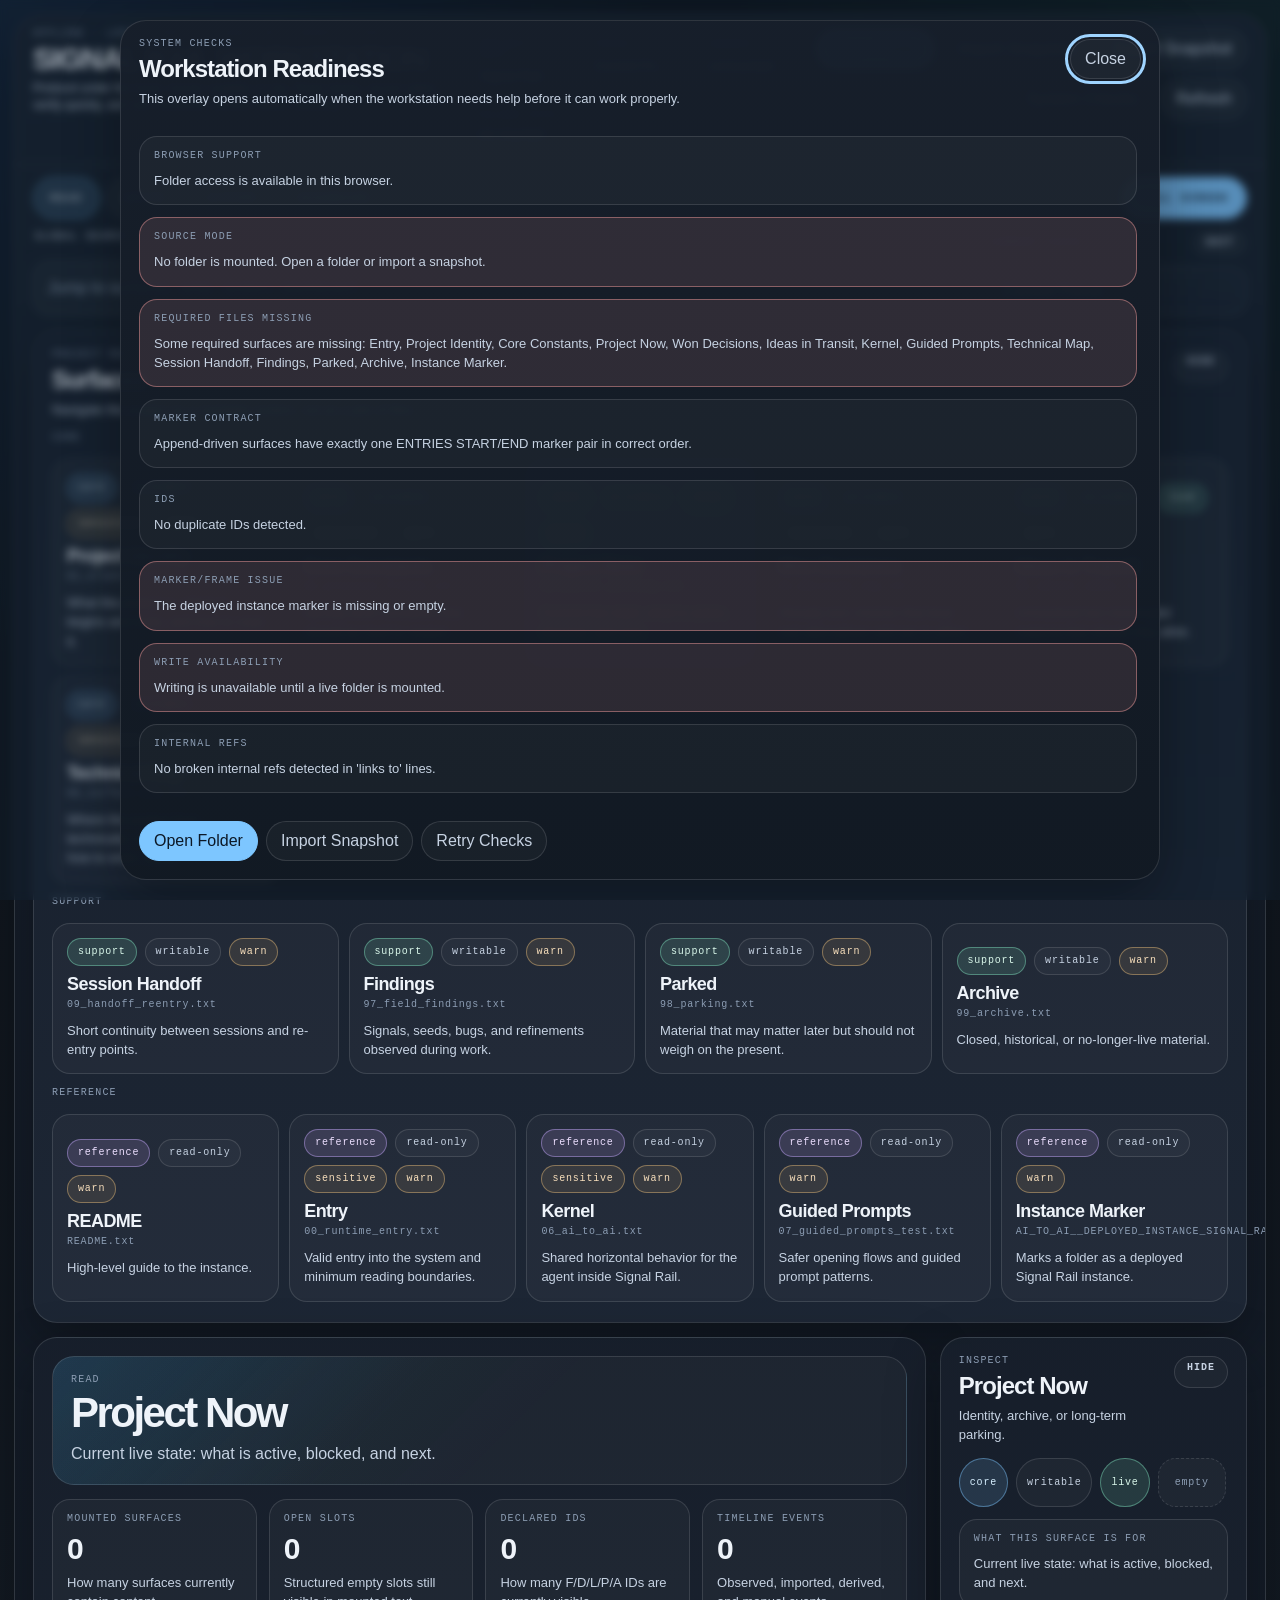
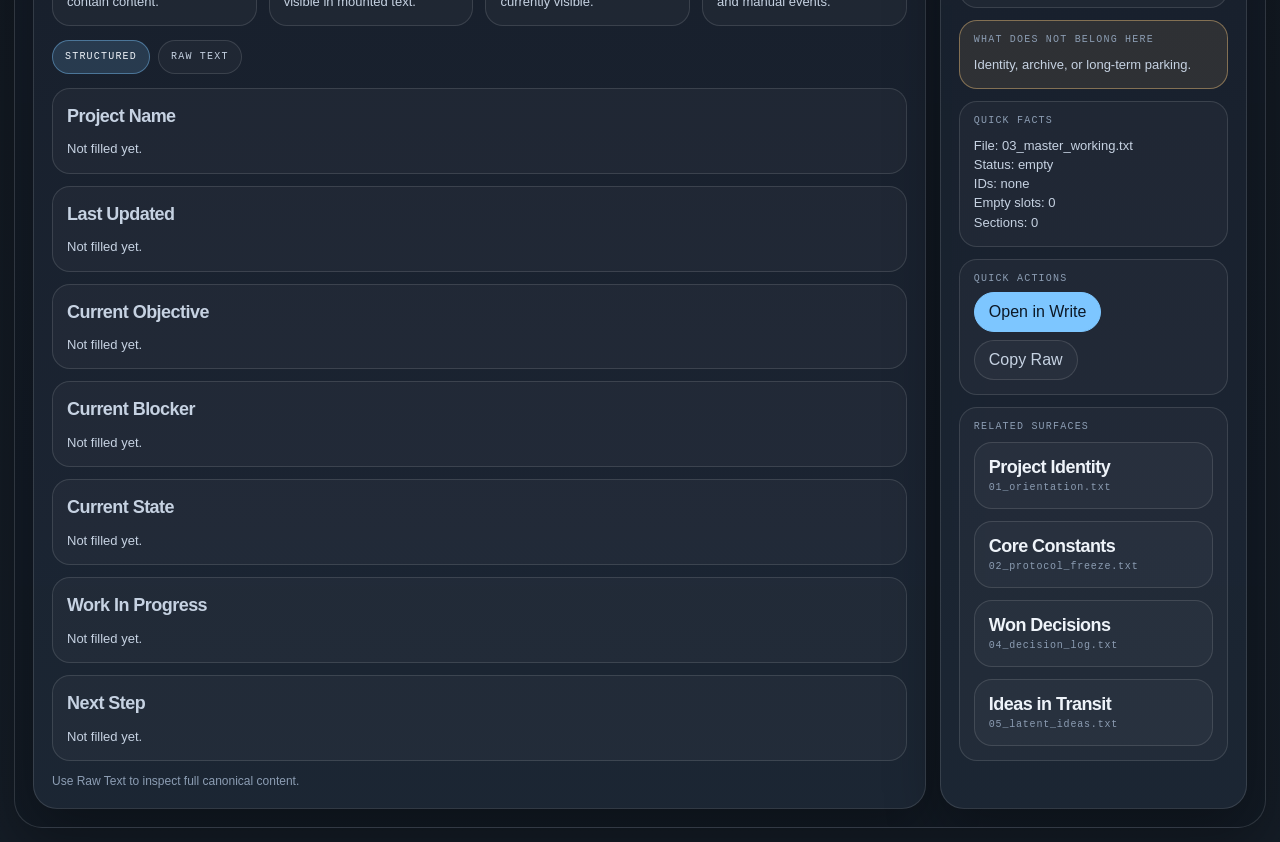
==== commit 26d52d0d: "Fix CSS cleanup issues" ====
--- a/signal_rail_workstation_final.html
+++ b/signal_rail_workstation_final.html
@@ -341,7 +341,7 @@
       font:10px/1.2 var(--mono);
       letter-spacing:.12em;
       text-transform:uppercase;
-      color:rgba(216,232,248,.92);
+      color:var(--text-soft);
       padding-left:2px;
       margin-bottom:4px;
       display:block;
@@ -743,7 +743,7 @@
       margin-bottom:14px;
     }
     .read-map-group{display:grid;gap:8px}
-    .system-nav-group{gap:10px}
+    .system-nav-group{display:grid;gap:10px}
     .system-nav-heading{
       margin:0;
       font-size:24px;
@@ -755,6 +755,7 @@
       margin-top:14px;
     }
     .read-map-grid{
+      display:grid;
       grid-template-columns:repeat(auto-fit,minmax(220px,1fr));
       gap:10px;
       margin-bottom:2px;
@@ -766,6 +767,7 @@
     }
     .read-map-card .item-copy{
       display:-webkit-box;
+      line-clamp:3;
       -webkit-line-clamp:3;
       -webkit-box-orient:vertical;
       overflow:hidden;
@@ -793,7 +795,7 @@
     }
     #view-system .system-nav-card .item-title{
       font-size:16px;
-      font-weight:760;
+      font-weight:800;
     }
     #view-system .system-nav-card .item-file{
       margin-top:0;
@@ -801,6 +803,7 @@
     #view-system .system-nav-card .item-copy{
       margin-top:0;
       display:-webkit-box;
+      line-clamp:2;
       -webkit-line-clamp:2;
       -webkit-box-orient:vertical;
       overflow:hidden;
@@ -1302,6 +1305,7 @@
       letter-spacing:-.02em;
       min-height:36px;
       display:-webkit-box;
+      line-clamp:2;
       -webkit-line-clamp:2;
       -webkit-box-orient:vertical;
       overflow:hidden;
@@ -1331,6 +1335,7 @@
       color:#d8e8fb;
       font-weight:700;
       display:-webkit-box;
+      line-clamp:2;
       -webkit-line-clamp:2;
       -webkit-box-orient:vertical;
       overflow:hidden;
